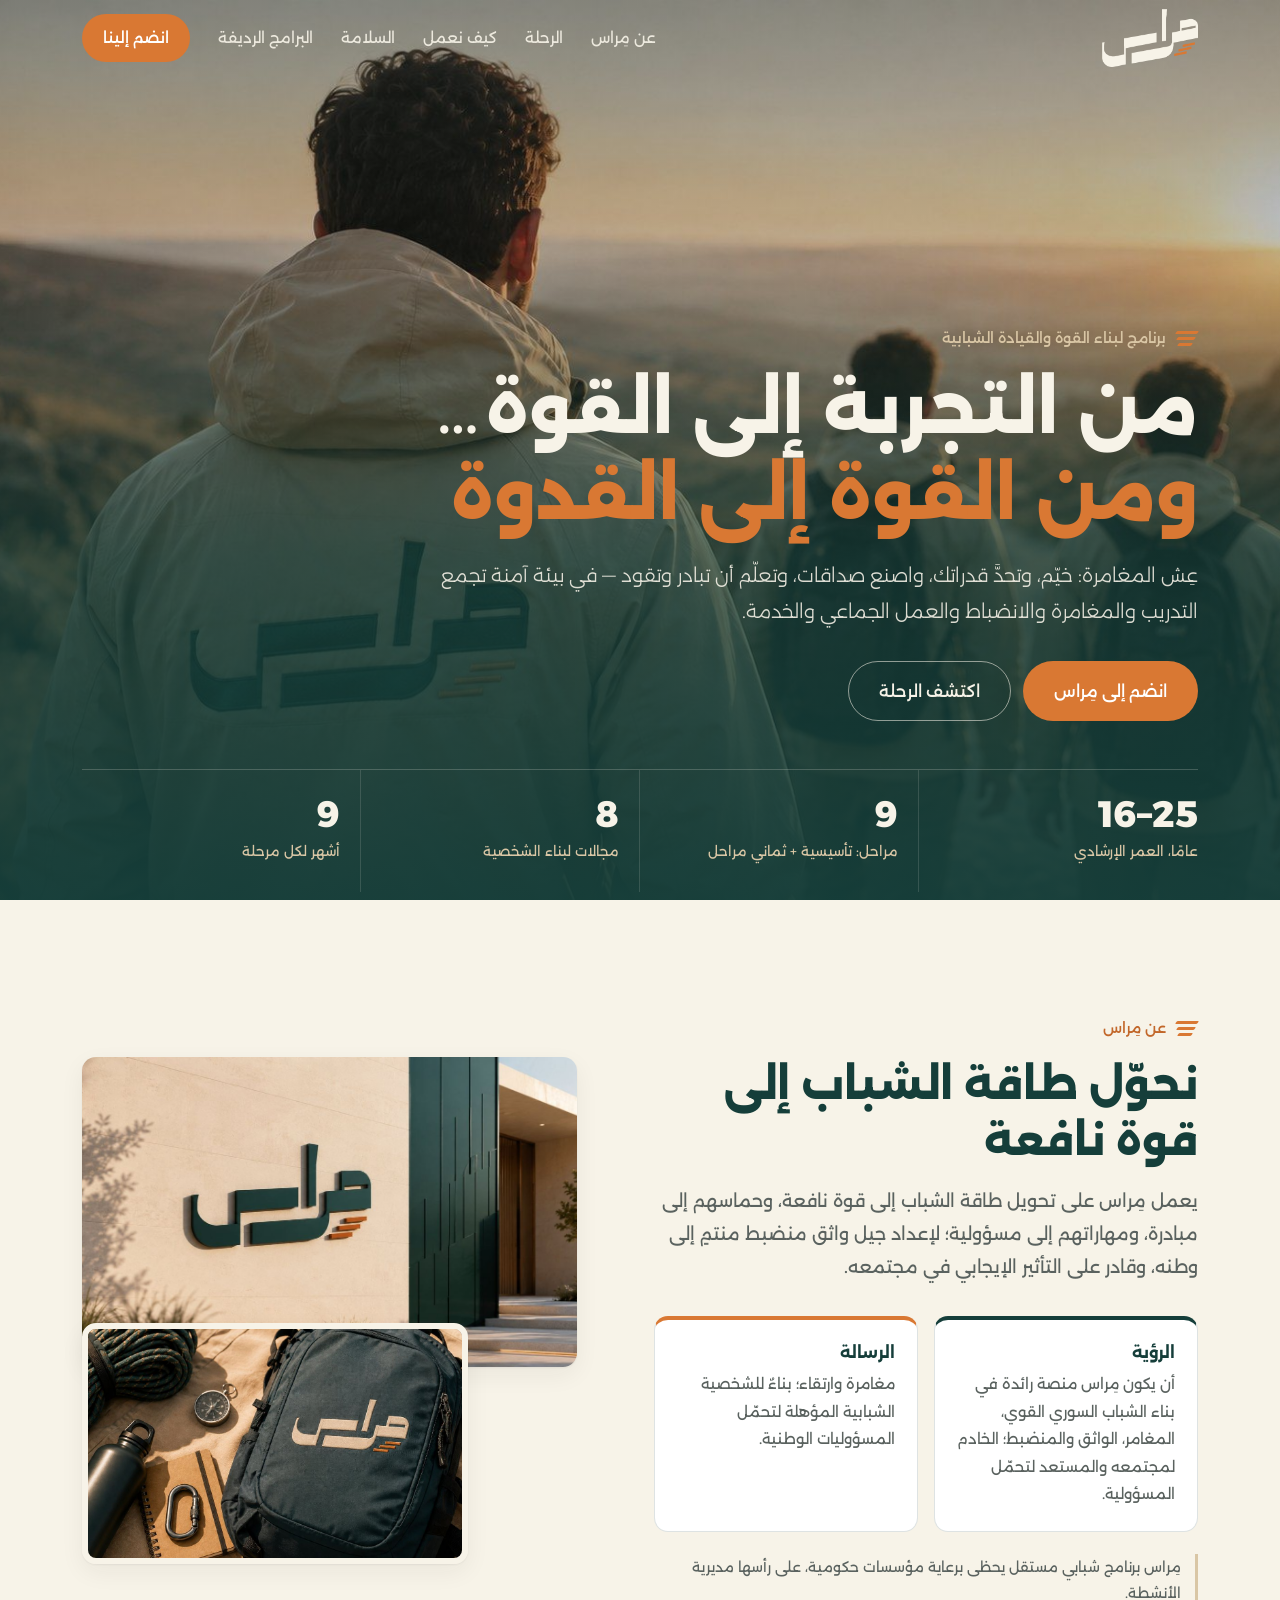
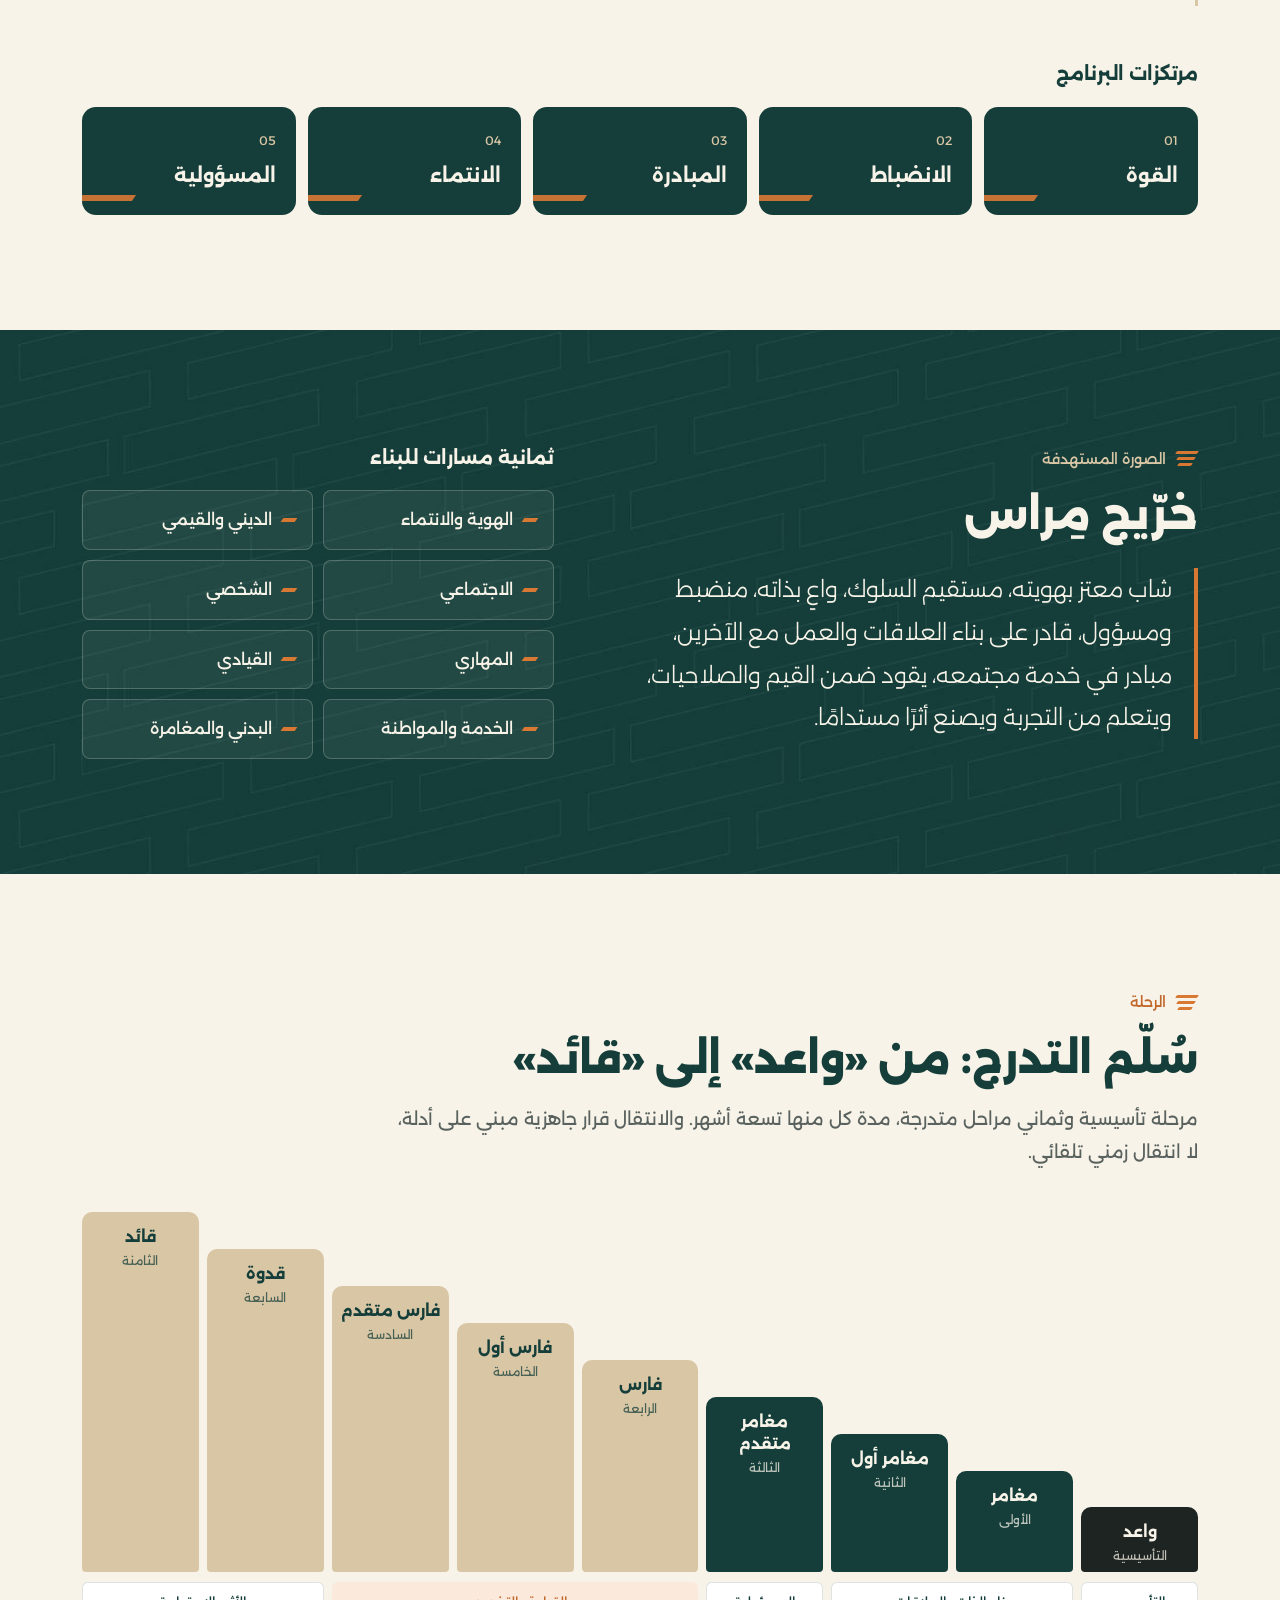
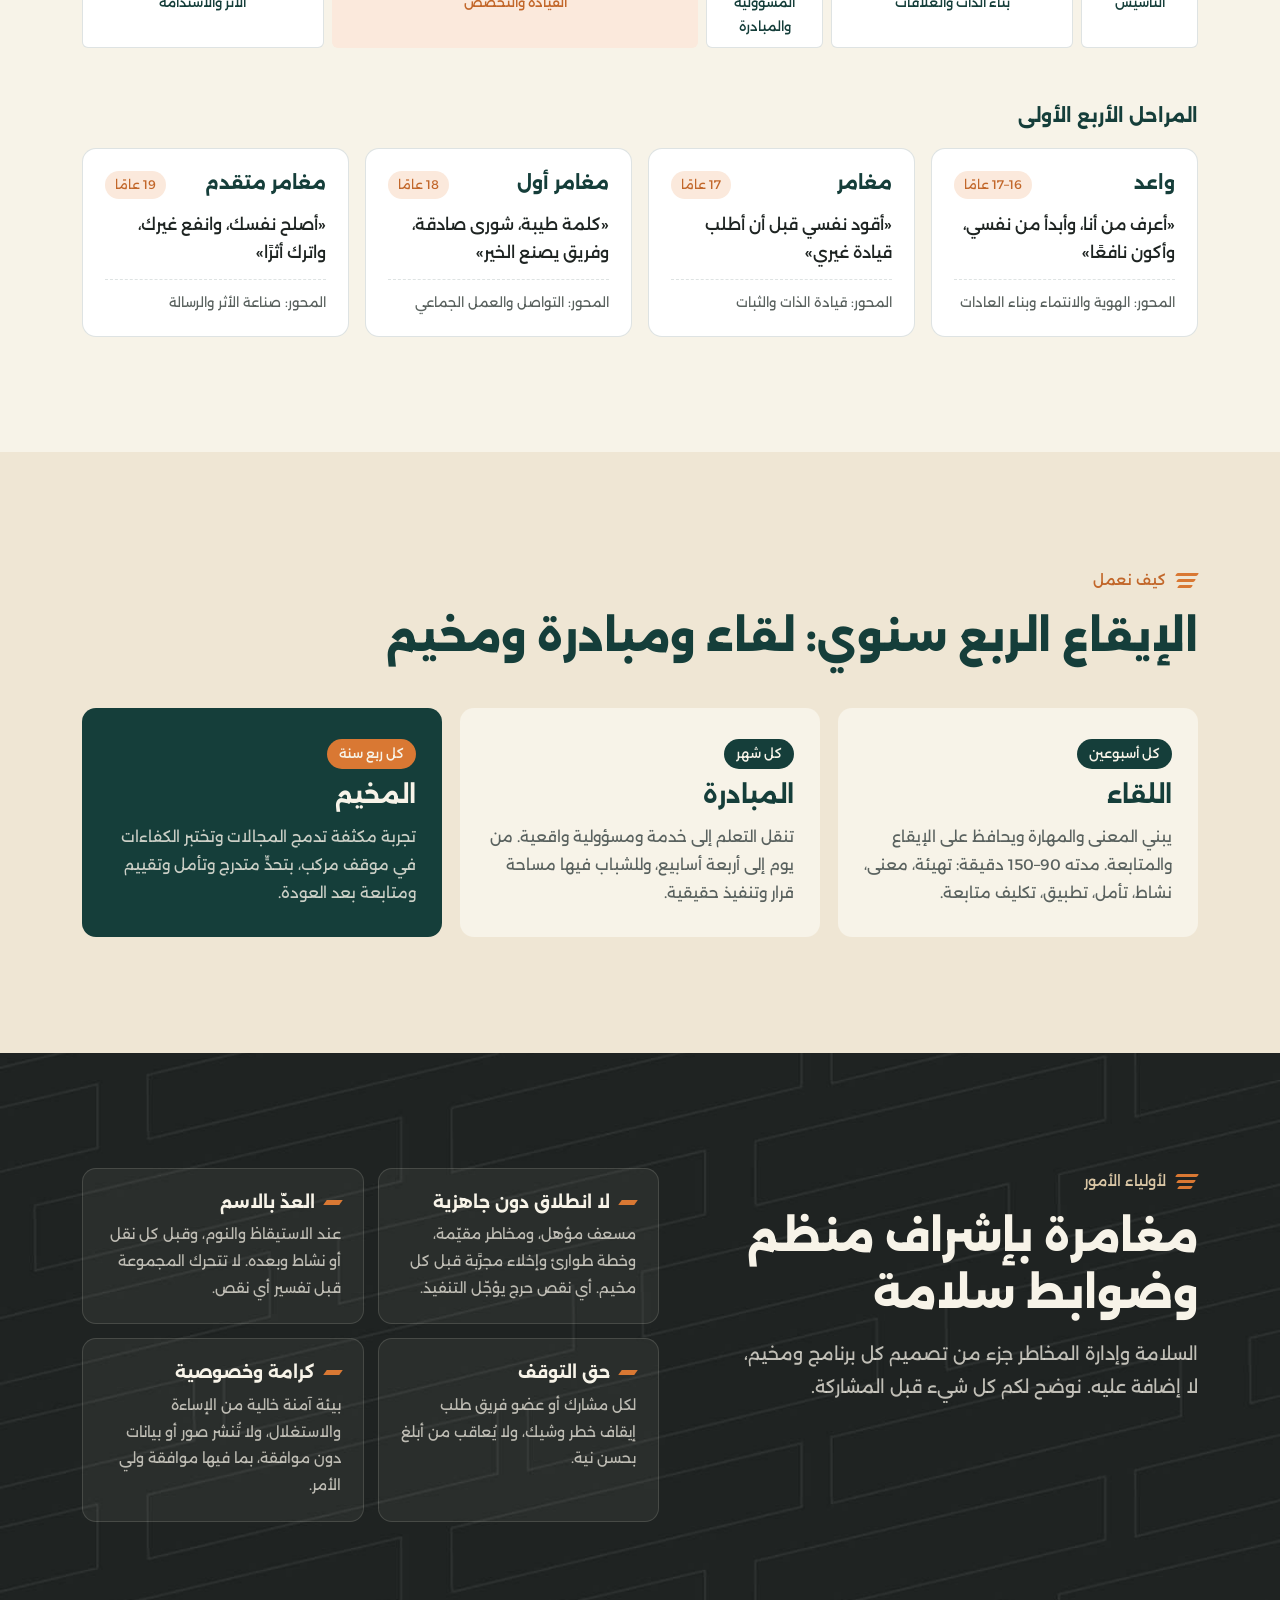
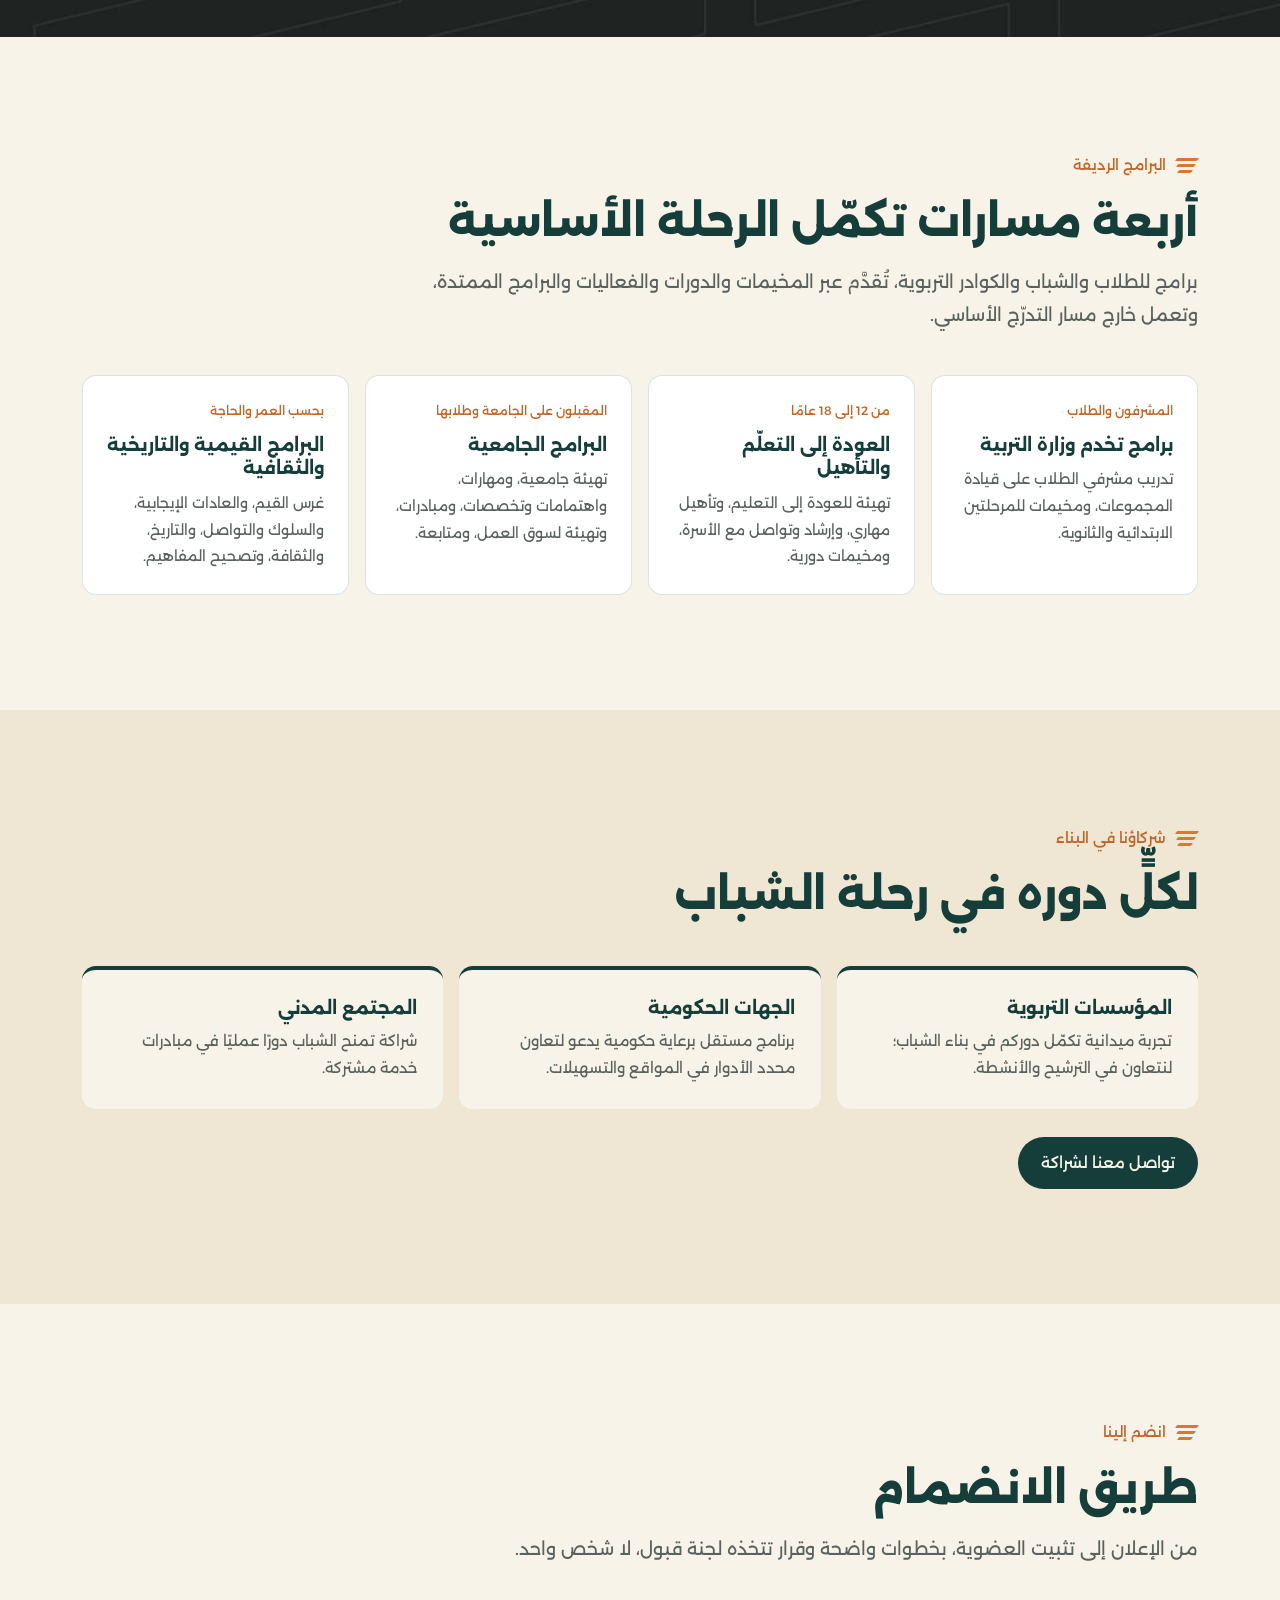
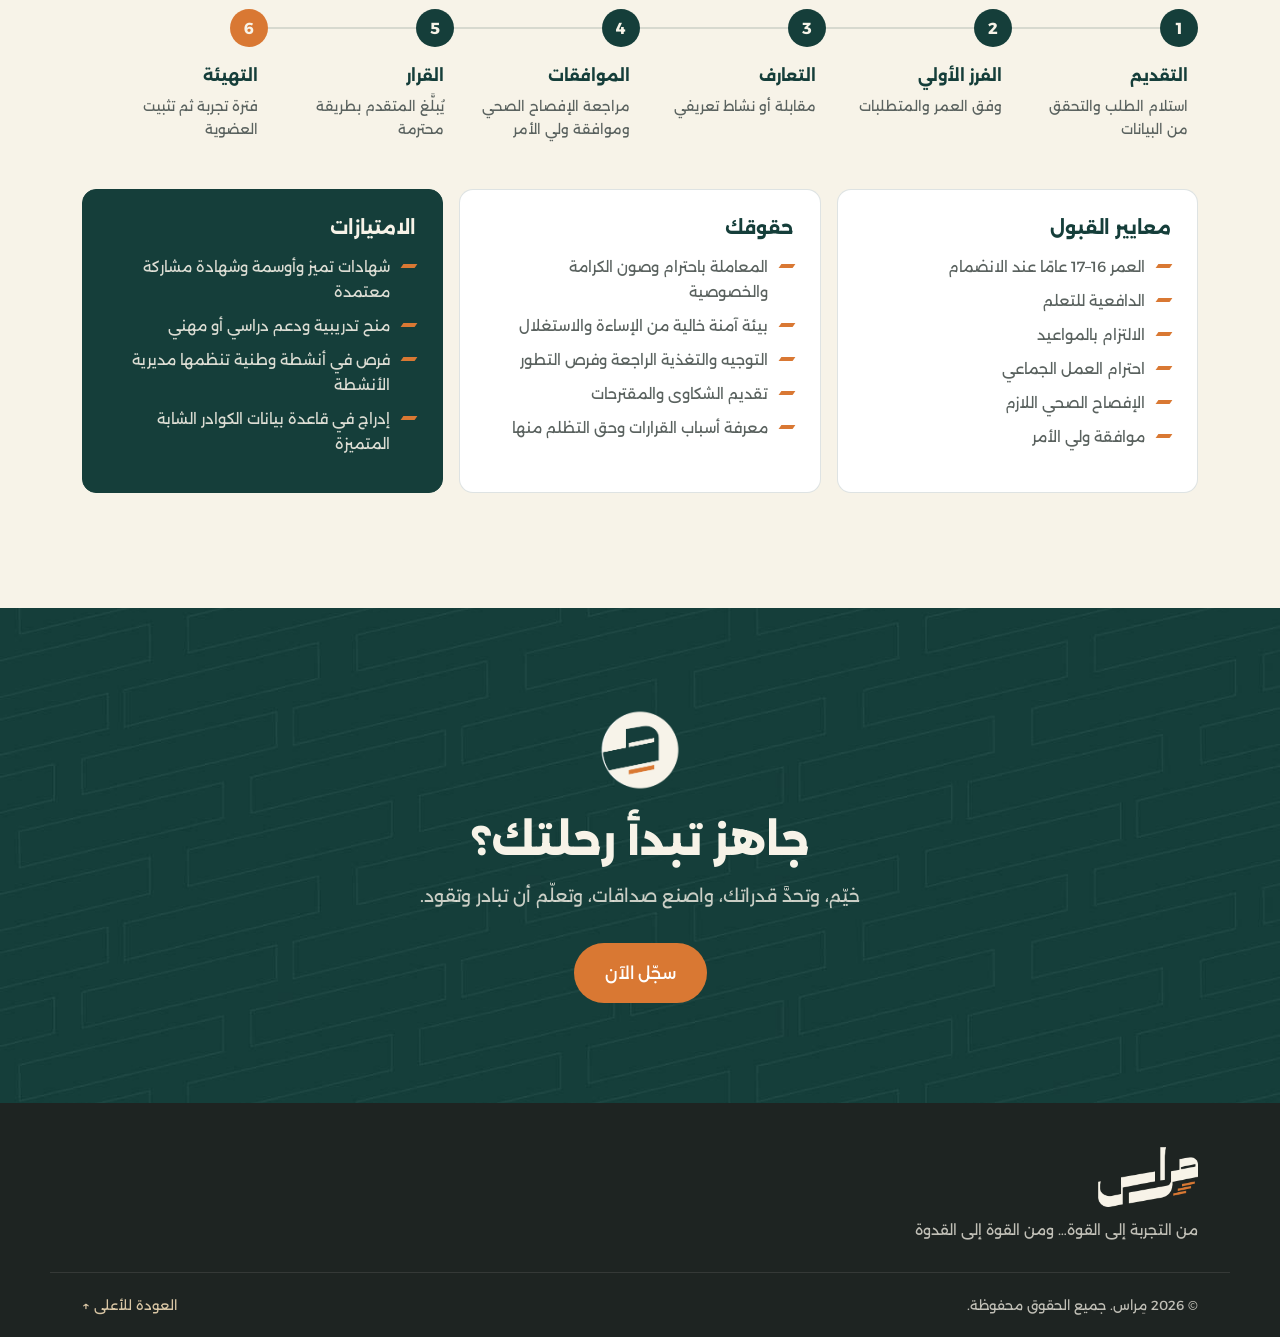
==== index.html @ 2775faf3 "Meras landing page Co-Authored-By: Claude Opus 5.5 <noreply@anthropic.com>" ====
<!doctype html>
<html lang="ar" dir="rtl">
<head>
  <meta charset="utf-8">
  <meta name="viewport" content="width=device-width, initial-scale=1">
  <title>مِراس — من التجربة إلى القوة… ومن القوة إلى القدوة</title>
  <meta name="description" content="مِراس برنامج شبابي مستقل لبناء القوة والقيادة الشبابية عبر المخيمات والمبادرات واللقاءات، في رحلة متدرجة من «واعد» إلى «قائد».">
  <meta name="theme-color" content="#153E3A">

  <meta property="og:type" content="website">
  <meta property="og:locale" content="ar_AR">
  <meta property="og:title" content="مِراس — برنامج لبناء القوة والقيادة الشبابية">
  <meta property="og:description" content="عِش المغامرة: خيّم، وتحدَّ قدراتك، واصنع صداقات، وتعلّم أن تبادر وتقود.">
  <meta property="og:url" content="https://meras-sy.com/">
  <meta property="og:image" content="https://meras-sy.com/assets/img/og.jpg">
  <meta name="twitter:card" content="summary_large_image">

  <link rel="icon" type="image/png" href="assets/img/favicon.png">
  <link rel="apple-touch-icon" href="assets/img/apple-touch-icon.png">

  <link rel="preconnect" href="https://fonts.googleapis.com">
  <link rel="preconnect" href="https://fonts.gstatic.com" crossorigin>
  <link href="https://fonts.googleapis.com/css2?family=Alexandria:wght@300;400;500;700;800&display=swap" rel="stylesheet">
  <link rel="stylesheet" href="assets/css/style.css">
</head>
<body>

<a class="skip" href="#main">تخطَّ إلى المحتوى</a>

<!-- ============ HEADER ============ -->
<header class="site-header" id="top">
  <div class="wrap header-inner">
    <a href="#top" class="brand" aria-label="مِراس — الصفحة الرئيسية">
      <img src="assets/img/logo-cream.png" alt="مِراس" class="logo logo-light" width="110" height="66">
      <img src="assets/img/logo-green.png" alt="" aria-hidden="true" class="logo logo-dark" width="110" height="66">
    </a>
    <nav class="nav" id="nav" aria-label="القائمة الرئيسية">
      <a href="#about">عن مِراس</a>
      <a href="#journey">الرحلة</a>
      <a href="#rhythm">كيف نعمل</a>
      <a href="#safety">السلامة</a>
      <a href="#programs">البرامج الرديفة</a>
      <a href="#join" class="btn btn-accent nav-cta">انضم إلينا</a>
    </nav>
    <button class="menu-btn" aria-controls="nav" aria-expanded="false" aria-label="فتح القائمة">
      <span></span><span></span><span></span>
    </button>
  </div>
</header>

<main id="main">

<!-- ============ HERO ============ -->
<section class="hero">
  <div class="hero-bg" aria-hidden="true"></div>
  <div class="wrap hero-inner">
    <p class="eyebrow eyebrow-light"><span class="stripes" aria-hidden="true"><i></i><i></i><i></i></span>برنامج لبناء القوة والقيادة الشبابية</p>
    <h1>من التجربة إلى القوة…<br><span>ومن القوة إلى القدوة</span></h1>
    <p class="lead">عِش المغامرة: خيّم، وتحدَّ قدراتك، واصنع صداقات، وتعلّم أن تبادر وتقود — في بيئة آمنة تجمع التدريب والمغامرة والانضباط والعمل الجماعي والخدمة.</p>
    <div class="hero-actions">
      <a href="#join" class="btn btn-accent btn-lg">انضم إلى مِراس</a>
      <a href="#journey" class="btn btn-ghost btn-lg">اكتشف الرحلة</a>
    </div>
  </div>

  <div class="wrap">
    <ul class="stats" aria-label="مِراس بالأرقام">
      <li><strong>16–25</strong><span>عامًا، العمر الإرشادي</span></li>
      <li><strong>9</strong><span>مراحل: تأسيسية + ثماني مراحل</span></li>
      <li><strong>8</strong><span>مجالات لبناء الشخصية</span></li>
      <li><strong>9</strong><span>أشهر لكل مرحلة</span></li>
    </ul>
  </div>
</section>

<!-- ============ ABOUT ============ -->
<section class="section" id="about">
  <div class="wrap about-grid">
    <div class="about-text reveal">
      <p class="eyebrow"><span class="stripes" aria-hidden="true"><i></i><i></i><i></i></span>عن مِراس</p>
      <h2>نحوّل طاقة الشباب إلى قوة نافعة</h2>
      <p class="body-lg">يعمل مِراس على تحويل طاقة الشباب إلى قوة نافعة، وحماسهم إلى مبادرة، ومهاراتهم إلى مسؤولية؛ لإعداد جيل واثق منضبط منتمٍ إلى وطنه، وقادر على التأثير الإيجابي في مجتمعه.</p>

      <div class="vm">
        <article class="vm-card">
          <h3>الرؤية</h3>
          <p>أن يكون مِراس منصة رائدة في بناء الشباب السوري القوي، المغامر، الواثق والمنضبط؛ الخادم لمجتمعه والمستعد لتحمّل المسؤولية.</p>
        </article>
        <article class="vm-card">
          <h3>الرسالة</h3>
          <p>مغامرة وارتقاء؛ بناءٌ للشخصية الشبابية المؤهلة لتحمّل المسؤوليات الوطنية.</p>
        </article>
      </div>

      <p class="note">مِراس برنامج شبابي مستقل يحظى برعاية مؤسسات حكومية، على رأسها مديرية الأنشطة.</p>
    </div>

    <figure class="about-media reveal">
      <img src="assets/img/hq.jpg" alt="شعار مِراس على واجهة المقر" loading="lazy" width="1200" height="675">
      <img src="assets/img/gear.jpg" alt="حقيبة وأدوات مِراس الميدانية" loading="lazy" width="1200" height="675">
    </figure>
  </div>

  <div class="wrap">
    <h3 class="sub-title reveal">مرتكزات البرنامج</h3>
    <ul class="pillars reveal">
      <li><span class="pillar-num">01</span>القوة</li>
      <li><span class="pillar-num">02</span>الانضباط</li>
      <li><span class="pillar-num">03</span>المبادرة</li>
      <li><span class="pillar-num">04</span>الانتماء</li>
      <li><span class="pillar-num">05</span>المسؤولية</li>
    </ul>
  </div>
</section>

<!-- ============ GRADUATE + DOMAINS ============ -->
<section class="section section-green" id="graduate">
  <div class="wrap grad-grid">
    <div class="reveal">
      <p class="eyebrow eyebrow-light"><span class="stripes" aria-hidden="true"><i></i><i></i><i></i></span>الصورة المستهدفة</p>
      <h2>خرّيج مِراس</h2>
      <blockquote class="grad-quote">
        شاب معتز بهويته، مستقيم السلوك، واعٍ بذاته، منضبط ومسؤول، قادر على بناء العلاقات والعمل مع الآخرين، مبادر في خدمة مجتمعه، يقود ضمن القيم والصلاحيات، ويتعلم من التجربة ويصنع أثرًا مستدامًا.
      </blockquote>
    </div>
    <div class="reveal">
      <h3 class="sub-title light">ثمانية مسارات للبناء</h3>
      <ul class="domains">
        <li>الهوية والانتماء</li>
        <li>الديني والقيمي</li>
        <li>الاجتماعي</li>
        <li>الشخصي</li>
        <li>المهاري</li>
        <li>القيادي</li>
        <li>الخدمة والمواطنة</li>
        <li>البدني والمغامرة</li>
      </ul>
    </div>
  </div>
</section>

<!-- ============ JOURNEY ============ -->
<section class="section" id="journey">
  <div class="wrap">
    <header class="section-head reveal">
      <p class="eyebrow"><span class="stripes" aria-hidden="true"><i></i><i></i><i></i></span>الرحلة</p>
      <h2>سُلّم التدرج: من «واعد» إلى «قائد»</h2>
      <p class="body-lg">مرحلة تأسيسية وثماني مراحل متدرجة، مدة كل منها تسعة أشهر. والانتقال قرار جاهزية مبني على أدلة، لا انتقال زمني تلقائي.</p>
    </header>

    <ol class="ladder reveal" aria-label="مراحل الرحلة">
      <li style="--h:1" data-band="التأسيس"><b>واعد</b><small>التأسيسية</small></li>
      <li style="--h:2" data-band="بناء الذات والعلاقات"><b>مغامر</b><small>الأولى</small></li>
      <li style="--h:3" data-band="بناء الذات والعلاقات"><b>مغامر أول</b><small>الثانية</small></li>
      <li style="--h:4" data-band="المسؤولية والمبادرة"><b>مغامر متقدم</b><small>الثالثة</small></li>
      <li style="--h:5" data-band="القيادة والتخصص" class="upper"><b>فارس</b><small>الرابعة</small></li>
      <li style="--h:6" data-band="القيادة والتخصص" class="upper"><b>فارس أول</b><small>الخامسة</small></li>
      <li style="--h:7" data-band="القيادة والتخصص" class="upper"><b>فارس متقدم</b><small>السادسة</small></li>
      <li style="--h:8" data-band="الأثر والاستدامة" class="upper"><b>قدوة</b><small>السابعة</small></li>
      <li style="--h:9" data-band="الأثر والاستدامة" class="upper"><b>قائد</b><small>الثامنة</small></li>
    </ol>
    <ul class="bands reveal" aria-hidden="true">
      <li style="--span:1">التأسيس</li>
      <li style="--span:2">بناء الذات والعلاقات</li>
      <li style="--span:1">المسؤولية والمبادرة</li>
      <li style="--span:3" class="alt">القيادة والتخصص</li>
      <li style="--span:2">الأثر والاستدامة</li>
    </ul>

    <h3 class="sub-title reveal">المراحل الأربع الأولى</h3>
    <div class="stages reveal">
      <article class="stage">
        <header><h4>واعد</h4><span>16–17 عامًا</span></header>
        <p class="motto">«أعرف من أنا، وأبدأ من نفسي، وأكون نافعًا»</p>
        <p class="axis">المحور: الهوية والانتماء وبناء العادات</p>
      </article>
      <article class="stage">
        <header><h4>مغامر</h4><span>17 عامًا</span></header>
        <p class="motto">«أقود نفسي قبل أن أطلب قيادة غيري»</p>
        <p class="axis">المحور: قيادة الذات والثبات</p>
      </article>
      <article class="stage">
        <header><h4>مغامر أول</h4><span>18 عامًا</span></header>
        <p class="motto">«كلمة طيبة، شورى صادقة، وفريق يصنع الخير»</p>
        <p class="axis">المحور: التواصل والعمل الجماعي</p>
      </article>
      <article class="stage">
        <header><h4>مغامر متقدم</h4><span>19 عامًا</span></header>
        <p class="motto">«أصلح نفسك، وانفع غيرك، واترك أثرًا»</p>
        <p class="axis">المحور: صناعة الأثر والرسالة</p>
      </article>
    </div>
  </div>
</section>

<!-- ============ RHYTHM ============ -->
<section class="section section-sand" id="rhythm">
  <div class="wrap">
    <header class="section-head reveal">
      <p class="eyebrow"><span class="stripes" aria-hidden="true"><i></i><i></i><i></i></span>كيف نعمل</p>
      <h2>الإيقاع الربع سنوي: لقاء ومبادرة ومخيم</h2>
    </header>

    <div class="rhythm reveal">
      <article class="r-card">
        <span class="r-freq">كل أسبوعين</span>
        <h3>اللقاء</h3>
        <p>يبني المعنى والمهارة ويحافظ على الإيقاع والمتابعة. مدته 90–150 دقيقة: تهيئة، معنى، نشاط، تأمل، تطبيق، تكليف متابعة.</p>
      </article>
      <article class="r-card">
        <span class="r-freq">كل شهر</span>
        <h3>المبادرة</h3>
        <p>تنقل التعلم إلى خدمة ومسؤولية واقعية. من يوم إلى أربعة أسابيع، وللشباب فيها مساحة قرار وتنفيذ حقيقية.</p>
      </article>
      <article class="r-card r-card-feature">
        <span class="r-freq">كل ربع سنة</span>
        <h3>المخيم</h3>
        <p>تجربة مكثفة تدمج المجالات وتختبر الكفاءات في موقف مركب، بتحدٍّ متدرج وتأمل وتقييم ومتابعة بعد العودة.</p>
      </article>
    </div>
  </div>
</section>

<!-- ============ SAFETY ============ -->
<section class="section section-dark" id="safety">
  <div class="wrap safety-grid">
    <div class="reveal">
      <p class="eyebrow eyebrow-light"><span class="stripes" aria-hidden="true"><i></i><i></i><i></i></span>لأولياء الأمور</p>
      <h2>مغامرة بإشراف منظم وضوابط سلامة</h2>
      <p class="body-lg">السلامة وإدارة المخاطر جزء من تصميم كل برنامج ومخيم، لا إضافة عليه. نوضح لكم كل شيء قبل المشاركة.</p>
    </div>
    <ul class="safety-list reveal">
      <li><h3>لا انطلاق دون جاهزية</h3><p>مسعف مؤهل، ومخاطر مقيّمة، وخطة طوارئ وإخلاء مجرَّبة قبل كل مخيم. أي نقص حرج يؤجّل التنفيذ.</p></li>
      <li><h3>العدّ بالاسم</h3><p>عند الاستيقاظ والنوم، وقبل كل نقل أو نشاط وبعده. لا تتحرك المجموعة قبل تفسير أي نقص.</p></li>
      <li><h3>حق التوقف</h3><p>لكل مشارك أو عضو فريق طلب إيقاف خطر وشيك، ولا يُعاقب من أبلغ بحسن نية.</p></li>
      <li><h3>كرامة وخصوصية</h3><p>بيئة آمنة خالية من الإساءة والاستغلال، ولا تُنشر صور أو بيانات دون موافقة، بما فيها موافقة ولي الأمر.</p></li>
    </ul>
  </div>
</section>

<!-- ============ PROGRAMS ============ -->
<section class="section" id="programs">
  <div class="wrap">
    <header class="section-head reveal">
      <p class="eyebrow"><span class="stripes" aria-hidden="true"><i></i><i></i><i></i></span>البرامج الرديفة</p>
      <h2>أربعة مسارات تكمّل الرحلة الأساسية</h2>
      <p class="body-lg">برامج للطلاب والشباب والكوادر التربوية، تُقدَّم عبر المخيمات والدورات والفعاليات والبرامج الممتدة، وتعمل خارج مسار التدرّج الأساسي.</p>
    </header>

    <div class="programs reveal">
      <article class="p-card">
        <span class="p-tag">المشرفون والطلاب</span>
        <h3>برامج تخدم وزارة التربية</h3>
        <p>تدريب مشرفي الطلاب على قيادة المجموعات، ومخيمات للمرحلتين الابتدائية والثانوية.</p>
      </article>
      <article class="p-card">
        <span class="p-tag">من 12 إلى 18 عامًا</span>
        <h3>العودة إلى التعلّم والتأهيل</h3>
        <p>تهيئة للعودة إلى التعليم، وتأهيل مهاري، وإرشاد وتواصل مع الأسرة، ومخيمات دورية.</p>
      </article>
      <article class="p-card">
        <span class="p-tag">المقبلون على الجامعة وطلابها</span>
        <h3>البرامج الجامعية</h3>
        <p>تهيئة جامعية، ومهارات، واهتمامات وتخصصات، ومبادرات، وتهيئة لسوق العمل، ومتابعة.</p>
      </article>
      <article class="p-card">
        <span class="p-tag">بحسب العمر والحاجة</span>
        <h3>البرامج القيمية والتاريخية والثقافية</h3>
        <p>غرس القيم، والعادات الإيجابية، والسلوك والتواصل، والتاريخ، والثقافة، وتصحيح المفاهيم.</p>
      </article>
    </div>
  </div>
</section>

<!-- ============ PARTNERS / AUDIENCES ============ -->
<section class="section section-sand" id="partners">
  <div class="wrap">
    <header class="section-head reveal">
      <p class="eyebrow"><span class="stripes" aria-hidden="true"><i></i><i></i><i></i></span>شركاؤنا في البناء</p>
      <h2>لكلٍّ دوره في رحلة الشباب</h2>
    </header>
    <div class="audiences reveal">
      <article><h3>المؤسسات التربوية</h3><p>تجربة ميدانية تكمّل دوركم في بناء الشباب؛ لنتعاون في الترشيح والأنشطة.</p></article>
      <article><h3>الجهات الحكومية</h3><p>برنامج مستقل برعاية حكومية يدعو لتعاون محدد الأدوار في المواقع والتسهيلات.</p></article>
      <article><h3>المجتمع المدني</h3><p>شراكة تمنح الشباب دورًا عمليًا في مبادرات خدمة مشتركة.</p></article>
    </div>
    <p class="partners-cta reveal"><a href="#contact" class="btn btn-primary">تواصل معنا لشراكة</a></p>
  </div>
</section>

<!-- ============ JOIN ============ -->
<section class="section" id="join">
  <div class="wrap">
    <header class="section-head reveal">
      <p class="eyebrow"><span class="stripes" aria-hidden="true"><i></i><i></i><i></i></span>انضم إلينا</p>
      <h2>طريق الانضمام</h2>
      <p class="body-lg">من الإعلان إلى تثبيت العضوية، بخطوات واضحة وقرار تتخذه لجنة قبول، لا شخص واحد.</p>
    </header>

    <ol class="steps reveal">
      <li><b>التقديم</b><span>استلام الطلب والتحقق من البيانات</span></li>
      <li><b>الفرز الأولي</b><span>وفق العمر والمتطلبات</span></li>
      <li><b>التعارف</b><span>مقابلة أو نشاط تعريفي</span></li>
      <li><b>الموافقات</b><span>مراجعة الإفصاح الصحي وموافقة ولي الأمر</span></li>
      <li><b>القرار</b><span>يُبلَّغ المتقدم بطريقة محترمة</span></li>
      <li><b>التهيئة</b><span>فترة تجربة ثم تثبيت العضوية</span></li>
    </ol>

    <div class="join-grid">
      <div class="join-box reveal">
        <h3>معايير القبول</h3>
        <ul class="checks">
          <li>العمر 16–17 عامًا عند الانضمام</li>
          <li>الدافعية للتعلم</li>
          <li>الالتزام بالمواعيد</li>
          <li>احترام العمل الجماعي</li>
          <li>الإفصاح الصحي اللازم</li>
          <li>موافقة ولي الأمر</li>
        </ul>
      </div>
      <div class="join-box reveal">
        <h3>حقوقك</h3>
        <ul class="checks">
          <li>المعاملة باحترام وصون الكرامة والخصوصية</li>
          <li>بيئة آمنة خالية من الإساءة والاستغلال</li>
          <li>التوجيه والتغذية الراجعة وفرص التطور</li>
          <li>تقديم الشكاوى والمقترحات</li>
          <li>معرفة أسباب القرارات وحق التظلم منها</li>
        </ul>
      </div>
      <div class="join-box join-box-accent reveal">
        <h3>الامتيازات</h3>
        <ul class="checks">
          <li>شهادات تميز وأوسمة وشهادة مشاركة معتمدة</li>
          <li>منح تدريبية ودعم دراسي أو مهني</li>
          <li>فرص في أنشطة وطنية تنظمها مديرية الأنشطة</li>
          <li>إدراج في قاعدة بيانات الكوادر الشابة المتميزة</li>
        </ul>
      </div>
    </div>
  </div>
</section>

<!-- ============ CTA / CONTACT ============ -->
<section class="cta" id="contact">
  <div class="wrap cta-inner reveal">
    <img src="assets/img/symbol.png" alt="" class="cta-symbol" width="96" height="96">
    <h2>جاهز تبدأ رحلتك؟</h2>
    <p>خيّم، وتحدَّ قدراتك، واصنع صداقات، وتعلّم أن تبادر وتقود.</p>
    <div class="cta-actions">
      <!-- TODO: ضع رابط نموذج التسجيل هنا -->
      <a href="#" class="btn btn-accent btn-lg" data-link="register">سجّل الآن</a>
      <!-- TODO: ضع رقم واتساب بصيغة دولية بدون + مثل 9639XXXXXXXX -->
      <a href="#" class="btn btn-ghost btn-lg" data-link="whatsapp">راسلنا على واتساب</a>
    </div>
  </div>
</section>

</main>

<!-- ============ FOOTER ============ -->
<footer class="site-footer">
  <div class="wrap footer-inner">
    <div class="footer-brand">
      <img src="assets/img/logo-cream.png" alt="مِراس" width="120" height="72" loading="lazy">
      <p>من التجربة إلى القوة… ومن القوة إلى القدوة</p>
    </div>
    <nav class="social" aria-label="حسابات مِراس">
      <!-- TODO: ضع روابط الحسابات -->
      <a href="#" aria-label="فيسبوك"><svg viewBox="0 0 24 24" aria-hidden="true"><path d="M14 8h3V4h-3c-2.8 0-4.5 1.8-4.5 4.6V11H7v4h2.5v9h4v-9h3l.5-4h-3.5V8.8c0-.5.3-.8.5-.8z"/></svg></a>
      <a href="#" aria-label="إنستغرام"><svg viewBox="0 0 24 24" aria-hidden="true"><rect x="3" y="3" width="18" height="18" rx="5" fill="none" stroke="currentColor" stroke-width="2"/><circle cx="12" cy="12" r="4" fill="none" stroke="currentColor" stroke-width="2"/><circle cx="17.3" cy="6.7" r="1.2"/></svg></a>
      <a href="#" aria-label="يوتيوب"><svg viewBox="0 0 24 24" aria-hidden="true"><path d="M23 7.2a3 3 0 0 0-2.1-2.1C19 4.6 12 4.6 12 4.6s-7 0-8.9.5A3 3 0 0 0 1 7.2 31 31 0 0 0 .5 12 31 31 0 0 0 1 16.8a3 3 0 0 0 2.1 2.1c1.9.5 8.9.5 8.9.5s7 0 8.9-.5a3 3 0 0 0 2.1-2.1 31 31 0 0 0 .5-4.8 31 31 0 0 0-.5-4.8zM9.7 15V9l5.8 3-5.8 3z"/></svg></a>
      <a href="#" aria-label="تلغرام"><svg viewBox="0 0 24 24" aria-hidden="true"><path d="M21.9 3.6 18.6 19.3c-.2 1.1-.9 1.4-1.8.9l-5-3.7-2.4 2.3c-.3.3-.5.5-1 .5l.4-5.1 9.2-8.3c.4-.4-.1-.6-.6-.2L6 12.9l-4.9-1.5c-1.1-.3-1.1-1.1.2-1.6L20.5 2.4c.9-.3 1.7.2 1.4 1.2z"/></svg></a>
    </nav>
  </div>
  <div class="wrap footer-bottom">
    <p>© <span id="year">2026</span> مِراس. جميع الحقوق محفوظة.</p>
    <a href="#top">العودة للأعلى ↑</a>
  </div>
</footer>

<script src="assets/js/main.js" defer></script>
</body>
</html>
---- assets/css/style.css ----
/* ===== Meras brand tokens ===== */
:root {
  --green: #153E3A;
  --green-2: #1d4f4a;
  --orange: #D97833;
  --orange-2: #c2672a;
  --sand: #D9C6A5;
  --sand-soft: #EFE6D4;
  --cream: #F7F3E8;
  --charcoal: #1E2422;
  --ink: #1E2422;
  --muted: #5a625f;
  --line: rgba(21, 62, 58, .14);

  --radius: 14px;
  --radius-sm: 8px;
  --wrap: 1180px;
  --gutter: clamp(16px, 4vw, 32px);
  --section: clamp(64px, 9vw, 120px);
  --shadow: 0 1px 2px rgba(30,36,34,.06), 0 8px 24px rgba(30,36,34,.06);
}

*, *::before, *::after { box-sizing: border-box; }
html { scroll-behavior: smooth; scroll-padding-top: 80px; -webkit-text-size-adjust: 100%; }
body {
  margin: 0;
  font-family: "Alexandria", system-ui, "Segoe UI", Tahoma, sans-serif;
  font-weight: 400;
  font-size: 16px;
  line-height: 1.85;
  color: var(--ink);
  background: var(--cream);
  overflow-x: hidden;
}
img { max-width: 100%; height: auto; display: block; }
a { color: inherit; }
h1, h2, h3, h4 { line-height: 1.35; margin: 0; font-weight: 700; }
p { margin: 0; }
ul, ol { margin: 0; padding: 0; list-style: none; }

.wrap { width: 100%; max-width: var(--wrap); margin-inline: auto; padding-inline: var(--gutter); }

.skip { position: absolute; inset-inline-start: 12px; top: -60px; background: var(--orange); color: #fff; padding: 8px 14px; border-radius: 6px; z-index: 100; text-decoration: none; }
.skip:focus { top: 12px; }
:focus-visible { outline: 3px solid var(--orange); outline-offset: 3px; border-radius: 4px; }

/* ===== Signature: three slanted stripes ===== */
.stripes { display: inline-flex; flex-direction: column; gap: 3px; margin-inline-end: 10px; vertical-align: middle; }
.stripes i { display: block; width: 22px; height: 3px; background: var(--orange); transform: skewX(-35deg); border-radius: 1px; }
.stripes i:nth-child(2) { width: 18px; margin-inline-start: 3px; }
.stripes i:nth-child(3) { width: 14px; margin-inline-start: 6px; }

.eyebrow { font-size: .9rem; font-weight: 500; color: var(--orange-2); margin-bottom: 14px; display: flex; align-items: center; }
.eyebrow-light { color: var(--sand); }

h2 { font-size: clamp(1.7rem, 3.6vw, 2.6rem); font-weight: 800; color: var(--green); }
.body-lg { font-size: clamp(1rem, 1.4vw, 1.12rem); color: var(--muted); margin-top: 16px; max-width: 62ch; }
.sub-title { font-size: 1.15rem; color: var(--green); margin: 56px 0 20px; font-weight: 700; }
.sub-title.light { color: var(--cream); margin-top: 0; }

/* ===== Buttons ===== */
.btn {
  display: inline-flex; align-items: center; justify-content: center; gap: 8px;
  padding: 11px 22px; border-radius: 999px; font: inherit; font-weight: 500; font-size: .95rem;
  text-decoration: none; border: 1.5px solid transparent; cursor: pointer;
  transition: background .2s, color .2s, border-color .2s, transform .2s;
}
.btn:active { transform: translateY(1px); }
.btn-lg { padding: 14px 30px; font-size: 1.02rem; }
.btn-accent { background: var(--orange); color: #fff; }
.btn-accent:hover { background: var(--orange-2); }
.btn-primary { background: var(--green); color: var(--cream); }
.btn-primary:hover { background: var(--green-2); }
.btn-ghost { border-color: rgba(247,243,232,.55); color: var(--cream); }
.btn-ghost:hover { background: rgba(247,243,232,.1); border-color: var(--cream); }

/* ===== Header ===== */
.site-header { position: fixed; inset: 0 0 auto 0; z-index: 50; transition: background .25s, box-shadow .25s; }
.header-inner { display: flex; align-items: center; justify-content: space-between; height: 76px; }
.brand { display: block; position: relative; width: 96px; }
.logo { width: 96px; height: auto; transition: opacity .25s; }
.logo-dark { position: absolute; inset: 0; opacity: 0; }
.nav { display: flex; align-items: center; gap: 28px; }
.nav a:not(.btn) { color: var(--cream); text-decoration: none; font-size: .95rem; opacity: .9; position: relative; }
.nav a:not(.btn)::after { content: ""; position: absolute; inset-inline: 0; bottom: -4px; height: 2px; background: var(--orange); transform: scaleX(0); transition: transform .2s; }
.nav a:not(.btn):hover::after { transform: scaleX(1); }
.nav-cta { padding: 9px 20px; }

.site-header.scrolled { background: rgba(247,243,232,.94); backdrop-filter: blur(10px); -webkit-backdrop-filter: blur(10px); box-shadow: 0 1px 0 var(--line); }
.site-header.scrolled .logo-light { opacity: 0; }
.site-header.scrolled .logo-dark { opacity: 1; }
.site-header.scrolled .nav a:not(.btn) { color: var(--green); }

.menu-btn { display: none; width: 44px; height: 44px; background: none; border: 0; cursor: pointer; padding: 10px; flex-direction: column; justify-content: center; gap: 5px; }
.menu-btn span { display: block; height: 2px; background: var(--cream); border-radius: 2px; transition: transform .25s, opacity .25s; }
.site-header.scrolled .menu-btn span { background: var(--green); }

/* ===== Hero ===== */
.hero { position: relative; min-height: 100svh; display: flex; flex-direction: column; justify-content: flex-end; color: var(--cream); padding-top: 110px; isolation: isolate; }
.hero-bg { position: absolute; inset: 0; z-index: -1; background: url("../img/hero.jpg") center 35% / cover no-repeat; }
.hero-bg::after { content: ""; position: absolute; inset: 0;
  background:
    linear-gradient(to top, rgba(21,62,58,.96) 0%, rgba(21,62,58,.72) 38%, rgba(30,36,34,.25) 70%, rgba(30,36,34,.45) 100%); }
.hero-inner { padding-bottom: 48px; }
.hero h1 { font-size: clamp(2.1rem, 6vw, 4.3rem); font-weight: 800; line-height: 1.25; max-width: 16ch; }
.hero h1 span { color: var(--orange); }
.hero .lead { font-size: clamp(1rem, 1.6vw, 1.2rem); max-width: 56ch; margin-top: 20px; color: rgba(247,243,232,.88); font-weight: 300; }
.hero-actions { display: flex; flex-wrap: wrap; gap: 12px; margin-top: 32px; }

.stats { display: grid; grid-template-columns: repeat(4, 1fr); border-top: 1px solid rgba(247,243,232,.2); margin-bottom: 8px; }
.stats li { padding: 22px 0 26px; padding-inline-end: 16px; }
.stats li + li { border-inline-start: 1px solid rgba(247,243,232,.14); padding-inline-start: 20px; }
.stats strong { display: block; font-size: clamp(1.6rem, 3vw, 2.3rem); font-weight: 800; color: var(--cream); line-height: 1.2; direction: ltr; text-align: right; unicode-bidi: plaintext; }
.stats span { font-size: .85rem; color: var(--sand); }

/* ===== Sections ===== */
.section { padding-block: var(--section); position: relative; }
.section-head { margin-bottom: 44px; }
.section-sand { background: var(--sand-soft); }
.section-green { background: var(--green) url("../img/pattern-green.jpg") center / cover; color: var(--cream); }
.section-green h2 { color: var(--cream); }
.section-dark { background: var(--charcoal) url("../img/pattern-dark.jpg") center / cover; color: var(--cream); }
.section-dark h2 { color: var(--cream); }
.section-dark .body-lg { color: rgba(247,243,232,.75); }

/* About */
.about-grid { display: grid; grid-template-columns: 1.1fr 1fr; gap: clamp(32px, 6vw, 80px); align-items: center; }
.vm { display: grid; grid-template-columns: 1fr 1fr; gap: 16px; margin-top: 32px; }
.vm-card { background: #fff; border: 1px solid var(--line); border-radius: var(--radius); padding: 22px; border-top: 4px solid var(--green); }
.vm-card:nth-child(2) { border-top-color: var(--orange); }
.vm-card h3 { font-size: 1rem; color: var(--green); margin-bottom: 8px; }
.vm-card p { font-size: .93rem; color: var(--muted); }
.note { margin-top: 22px; font-size: .88rem; color: var(--muted); padding-inline-start: 14px; border-inline-start: 3px solid var(--sand); }
.about-media { margin: 0; display: grid; gap: 16px; }
.about-media img { border-radius: var(--radius); aspect-ratio: 16/10; object-fit: cover; width: 100%; box-shadow: var(--shadow); }
.about-media img:nth-child(2) { width: 78%; margin-inline-start: auto; margin-top: -60px; border: 6px solid var(--cream); }

.pillars { display: grid; grid-template-columns: repeat(5, 1fr); gap: 12px; }
.pillars li { background: var(--green); color: var(--cream); border-radius: var(--radius); padding: 22px 20px; font-size: 1.2rem; font-weight: 700; position: relative; overflow: hidden; }
.pillars li::after { content: ""; position: absolute; inset-inline-end: -18px; bottom: 14px; width: 70px; height: 6px; background: var(--orange); transform: skewX(-35deg); opacity: .9; }
.pillar-num { display: block; font-size: .78rem; font-weight: 400; color: var(--sand); margin-bottom: 6px; }

/* Graduate */
.grad-grid { display: grid; grid-template-columns: 1.2fr 1fr; gap: clamp(32px, 6vw, 80px); align-items: start; }
.grad-quote { margin: 26px 0 0; font-size: clamp(1.1rem, 1.9vw, 1.4rem); line-height: 1.9; font-weight: 300; color: var(--cream); padding-inline-start: 22px; border-inline-start: 4px solid var(--orange); }
.domains { display: grid; grid-template-columns: 1fr 1fr; gap: 10px; }
.domains li { border: 1px solid rgba(247,243,232,.22); background: rgba(247,243,232,.06); border-radius: var(--radius-sm); padding: 14px 16px; font-weight: 500; display: flex; align-items: center; gap: 10px; }
.domains li::before { content: ""; width: 14px; height: 4px; background: var(--orange); transform: skewX(-35deg); flex: none; }

/* Journey ladder */
.ladder { display: grid; grid-template-columns: repeat(9, 1fr); gap: 8px; align-items: end; height: 360px; counter-reset: s; }
.ladder li {
  height: calc(18% + (var(--h) - 1) * 10.25%);
  background: var(--green); color: var(--cream);
  border-radius: 10px 10px 4px 4px; padding: 14px 8px; text-align: center;
  display: flex; flex-direction: column; align-items: center; gap: 2px;
  transition: transform .3s;
}
.ladder li:hover { transform: translateY(-4px); }
.ladder li.upper { background: var(--sand); color: var(--green); }
.ladder li:nth-child(1) { background: var(--charcoal); }
.ladder b { font-size: .98rem; font-weight: 700; line-height: 1.4; }
.ladder small { font-size: .75rem; opacity: .75; }
.bands { display: grid; grid-template-columns: repeat(9, 1fr); gap: 8px; margin-top: 10px; }
.bands li { grid-column: span var(--span); text-align: center; font-size: .8rem; font-weight: 500; color: var(--green); background: #fff; border: 1px solid var(--line); border-radius: 6px; padding: 8px 4px; }
.bands li.alt { background: #fbe9dc; color: var(--orange-2); border-color: transparent; }

.stages { display: grid; grid-template-columns: repeat(4, 1fr); gap: 16px; }
.stage { background: #fff; border: 1px solid var(--line); border-radius: var(--radius); padding: 22px; display: flex; flex-direction: column; gap: 12px; }
.stage header { display: flex; justify-content: space-between; align-items: baseline; gap: 8px; }
.stage h4 { font-size: 1.15rem; color: var(--green); }
.stage header span { font-size: .78rem; color: var(--orange-2); background: #fbe9dc; padding: 2px 10px; border-radius: 99px; white-space: nowrap; }
.motto { font-size: 1rem; font-weight: 500; line-height: 1.75; flex: 1; }
.axis { font-size: .82rem; color: var(--muted); border-top: 1px dashed var(--line); padding-top: 10px; }

/* Rhythm */
.rhythm { display: grid; grid-template-columns: repeat(3, 1fr); gap: 18px; }
.r-card { background: var(--cream); border-radius: var(--radius); padding: 30px 26px; position: relative; }
.r-card h3 { font-size: 1.5rem; color: var(--green); margin: 10px 0 12px; }
.r-card p { color: var(--muted); font-size: .95rem; }
.r-freq { display: inline-block; font-size: .8rem; font-weight: 500; background: var(--green); color: var(--cream); padding: 3px 12px; border-radius: 99px; }
.r-card-feature { background: var(--green); }
.r-card-feature h3 { color: var(--cream); }
.r-card-feature p { color: rgba(247,243,232,.8); }
.r-card-feature .r-freq { background: var(--orange); }

/* Safety */
.safety-grid { display: grid; grid-template-columns: 1fr 1.25fr; gap: clamp(32px, 6vw, 80px); align-items: start; }
.safety-list { display: grid; grid-template-columns: 1fr 1fr; gap: 14px; }
.safety-list li { background: rgba(247,243,232,.05); border: 1px solid rgba(247,243,232,.14); border-radius: var(--radius); padding: 22px; }
.safety-list h3 { font-size: 1.05rem; color: var(--cream); margin-bottom: 8px; display: flex; align-items: center; gap: 10px; }
.safety-list h3::before { content: ""; width: 16px; height: 5px; background: var(--orange); transform: skewX(-35deg); flex: none; }
.safety-list p { font-size: .9rem; color: rgba(247,243,232,.72); }

/* Programs */
.programs { display: grid; grid-template-columns: repeat(4, 1fr); gap: 16px; }
.p-card { background: #fff; border: 1px solid var(--line); border-radius: var(--radius); padding: 24px; display: flex; flex-direction: column; gap: 10px; transition: border-color .2s, transform .2s; }
.p-card:hover { border-color: var(--orange); transform: translateY(-3px); }
.p-tag { font-size: .76rem; color: var(--orange-2); font-weight: 500; }
.p-card h3 { font-size: 1.1rem; color: var(--green); }
.p-card p { font-size: .9rem; color: var(--muted); }

/* Audiences */
.audiences { display: grid; grid-template-columns: repeat(3, 1fr); gap: 16px; }
.audiences article { background: var(--cream); border-radius: var(--radius); padding: 26px; border-top: 4px solid var(--green); }
.audiences h3 { font-size: 1.1rem; color: var(--green); margin-bottom: 8px; }
.audiences p { color: var(--muted); font-size: .93rem; }
.partners-cta { margin-top: 28px; }

/* Join */
.steps { display: grid; grid-template-columns: repeat(6, 1fr); gap: 0; counter-reset: st; margin-bottom: 48px; }
.steps li { counter-increment: st; position: relative; padding: 52px 10px 0; padding-inline-end: 18px; }
.steps li::before { content: counter(st); position: absolute; top: 0; inset-inline-start: 0; width: 38px; height: 38px; border-radius: 50%; background: var(--green); color: var(--cream); display: grid; place-items: center; font-weight: 700; z-index: 1; }
.steps li::after { content: ""; position: absolute; top: 18px; inset-inline-start: 38px; inset-inline-end: 0; height: 2px; background: var(--line); }
.steps li:last-child::after { display: none; }
.steps li:last-child::before { background: var(--orange); }
.steps b { display: block; font-size: 1rem; color: var(--green); }
.steps span { font-size: .85rem; color: var(--muted); line-height: 1.7; display: block; margin-top: 4px; }

.join-grid { display: grid; grid-template-columns: repeat(3, 1fr); gap: 16px; }
.join-box { background: #fff; border: 1px solid var(--line); border-radius: var(--radius); padding: 26px; }
.join-box h3 { font-size: 1.15rem; color: var(--green); margin-bottom: 14px; }
.join-box-accent { background: var(--green); border-color: var(--green); }
.join-box-accent h3 { color: var(--cream); }
.join-box-accent .checks li { color: rgba(247,243,232,.88); }
.checks li { position: relative; padding-inline-start: 26px; font-size: .92rem; color: var(--muted); margin-bottom: 9px; line-height: 1.7; }
.checks li::before { content: ""; position: absolute; inset-inline-start: 0; top: .62em; width: 14px; height: 4px; background: var(--orange); transform: skewX(-35deg); }

/* CTA */
.cta { background: var(--green) url("../img/pattern-green.jpg") center / cover; color: var(--cream); padding-block: clamp(64px, 8vw, 100px); text-align: center; }
.cta-inner { display: flex; flex-direction: column; align-items: center; }
.cta-symbol { width: 84px; height: 84px; margin-bottom: 20px; }
.cta h2 { color: var(--cream); }
.cta p { margin-top: 12px; color: rgba(247,243,232,.8); font-size: 1.1rem; }
.cta-actions { display: flex; flex-wrap: wrap; gap: 12px; justify-content: center; margin-top: 30px; }

/* Footer */
.site-footer { background: var(--charcoal); color: rgba(247,243,232,.75); padding-top: 44px; }
.footer-inner { display: flex; justify-content: space-between; align-items: center; gap: 24px; flex-wrap: wrap; padding-bottom: 28px; border-bottom: 1px solid rgba(247,243,232,.1); }
.footer-brand img { width: 100px; }
.footer-brand p { margin-top: 10px; font-size: .9rem; }
.social { display: flex; gap: 10px; }
.social a { width: 42px; height: 42px; border-radius: 50%; display: grid; place-items: center; background: rgba(247,243,232,.08); color: var(--cream); transition: background .2s; }
.social a:hover { background: var(--orange); }
.social svg { width: 19px; height: 19px; fill: currentColor; }
.footer-bottom { display: flex; justify-content: space-between; gap: 12px; flex-wrap: wrap; padding-block: 20px; font-size: .82rem; }
.footer-bottom a { text-decoration: none; color: var(--sand); }

/* Reveal */
.reveal { opacity: 0; transform: translateY(18px); transition: opacity .7s ease, transform .7s ease; }
.reveal.in { opacity: 1; transform: none; }

/* ===== Responsive ===== */
@media (max-width: 1024px) {
  .programs, .stages { grid-template-columns: repeat(2, 1fr); }
  .pillars { grid-template-columns: repeat(3, 1fr); }
  .safety-grid, .grad-grid { grid-template-columns: 1fr; }
  .steps { grid-template-columns: repeat(3, 1fr); row-gap: 28px; }
  .steps li:nth-child(3)::after { display: none; }
}

@media (max-width: 860px) {
  .menu-btn { display: flex; }
  .nav {
    position: fixed; inset: 76px 0 auto 0; background: var(--cream);
    flex-direction: column; align-items: stretch; gap: 0; padding: 8px var(--gutter) 20px;
    box-shadow: 0 12px 24px rgba(30,36,34,.12);
    transform: translateY(-8px); opacity: 0; visibility: hidden; transition: opacity .2s, transform .2s, visibility .2s;
  }
  .nav a:not(.btn) { color: var(--green); padding: 14px 0; border-bottom: 1px solid var(--line); }
  .nav a:not(.btn)::after { display: none; }
  .nav-cta { margin-top: 16px; }
  .menu-open .nav { opacity: 1; visibility: visible; transform: none; }
  .menu-open .site-header { background: var(--cream); }
  .menu-open .site-header .logo-light { opacity: 0; }
  .menu-open .site-header .logo-dark { opacity: 1; }
  .menu-open .menu-btn span { background: var(--green); }
  .menu-open .menu-btn span:nth-child(1) { transform: translateY(7px) rotate(45deg); }
  .menu-open .menu-btn span:nth-child(2) { opacity: 0; }
  .menu-open .menu-btn span:nth-child(3) { transform: translateY(-7px) rotate(-45deg); }

  .about-grid { grid-template-columns: 1fr; }
  .rhythm, .audiences, .join-grid { grid-template-columns: 1fr; }
  .stats { grid-template-columns: repeat(2, 1fr); }
  .stats li:nth-child(3) { border-inline-start: 0; padding-inline-start: 0; }
  .stats li:nth-child(n+3) { border-top: 1px solid rgba(247,243,232,.14); }

  /* ladder → horizontal bars */
  .ladder { grid-template-columns: 1fr; height: auto; gap: 6px; }
  .ladder li {
    height: auto; width: calc(36% + (var(--h) - 1) * 8%);
    flex-direction: row; justify-content: space-between; align-items: center;
    border-radius: 10px 4px 4px 10px; padding: 10px 14px; text-align: start;
  }
  .ladder li:hover { transform: none; }
  .bands { display: none; }
}

@media (max-width: 560px) {
  .vm, .programs, .stages, .domains, .safety-list { grid-template-columns: 1fr; }
  .pillars { grid-template-columns: repeat(2, 1fr); }
  .pillars li:last-child { grid-column: span 2; }
  .steps { grid-template-columns: 1fr; row-gap: 0; }
  .steps li { padding: 0 0 22px; padding-inline-start: 54px; min-height: 60px; }
  .steps li::after { display: block !important; top: 40px; bottom: 0; inset-inline-start: 18px; inset-inline-end: auto; width: 2px; height: auto; }
  .steps li:last-child::after { display: none !important; }
  .ladder li { width: calc(52% + (var(--h) - 1) * 6%); }
  .about-media img:nth-child(2) { width: 85%; margin-top: -40px; }
  .hero-actions .btn { flex: 1 1 auto; }
}

@media (prefers-reduced-motion: reduce) {
  html { scroll-behavior: auto; }
  .reveal { opacity: 1; transform: none; transition: none; }
}
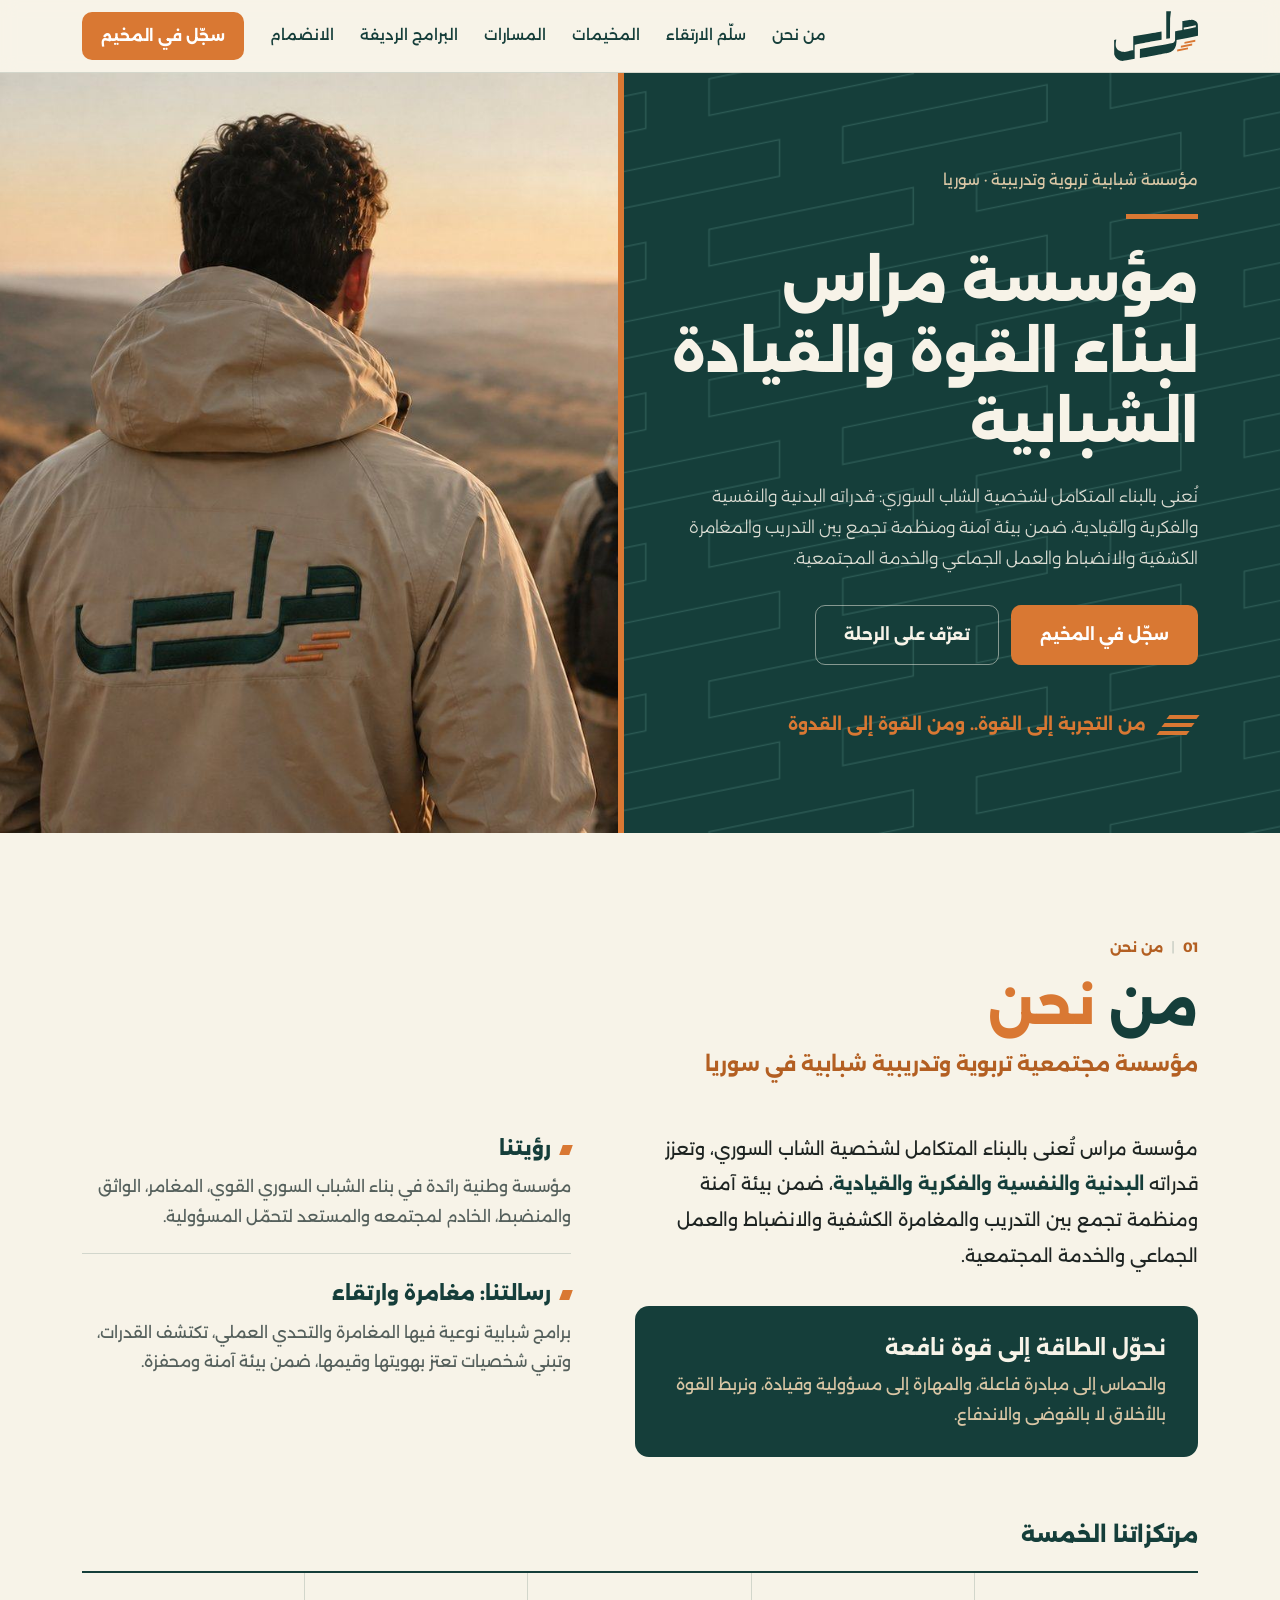
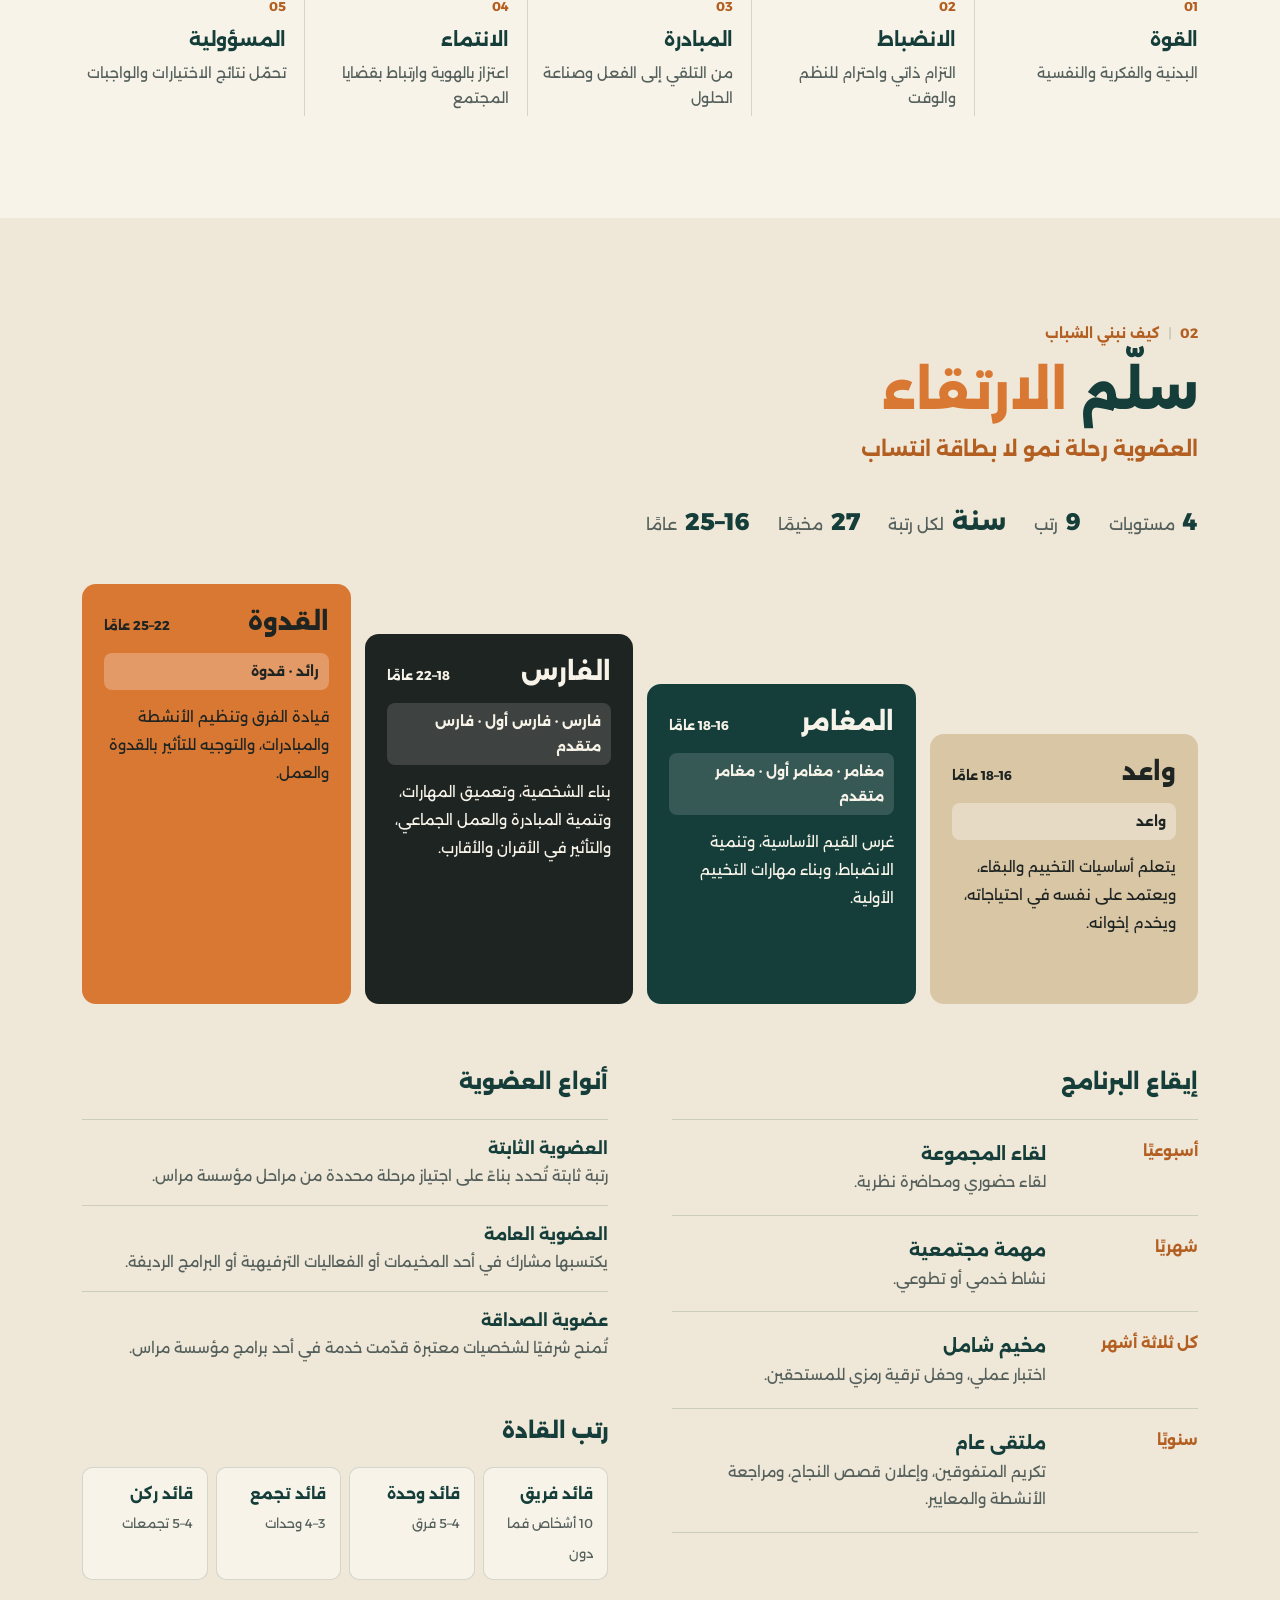
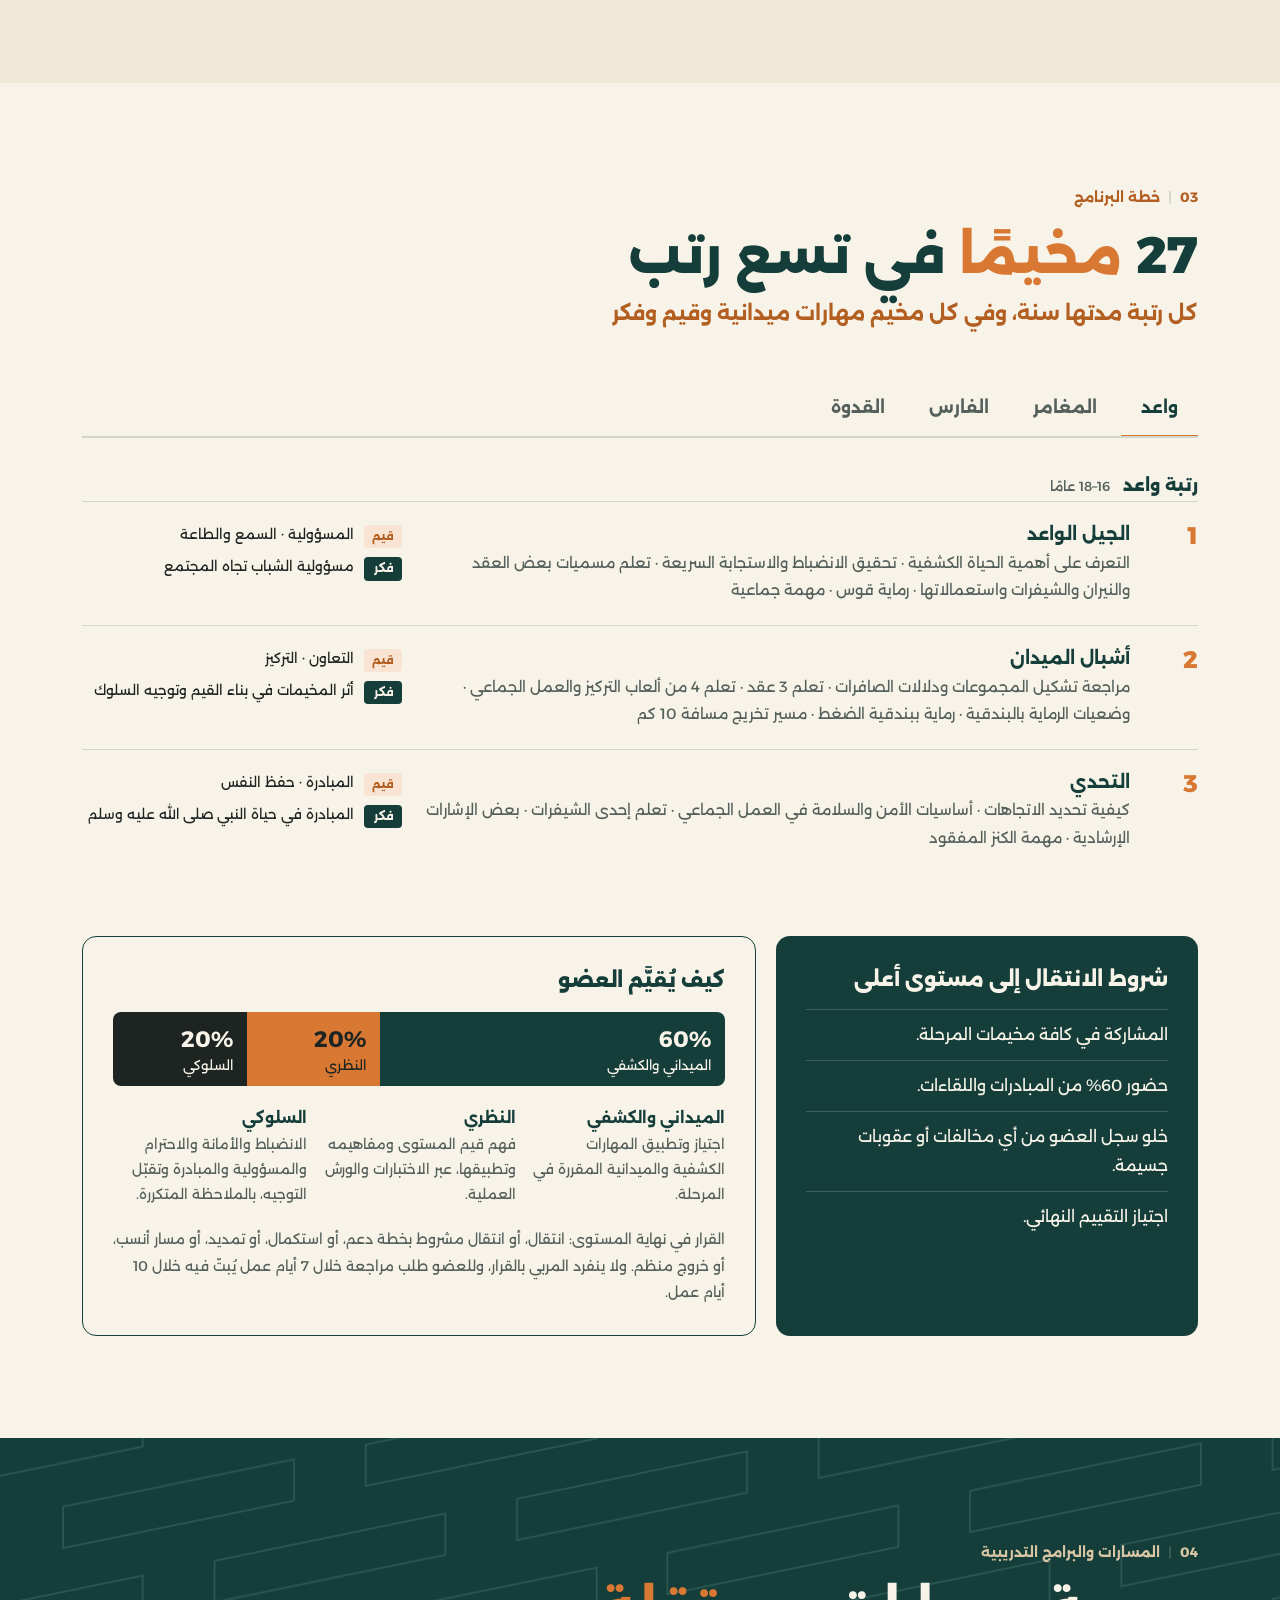
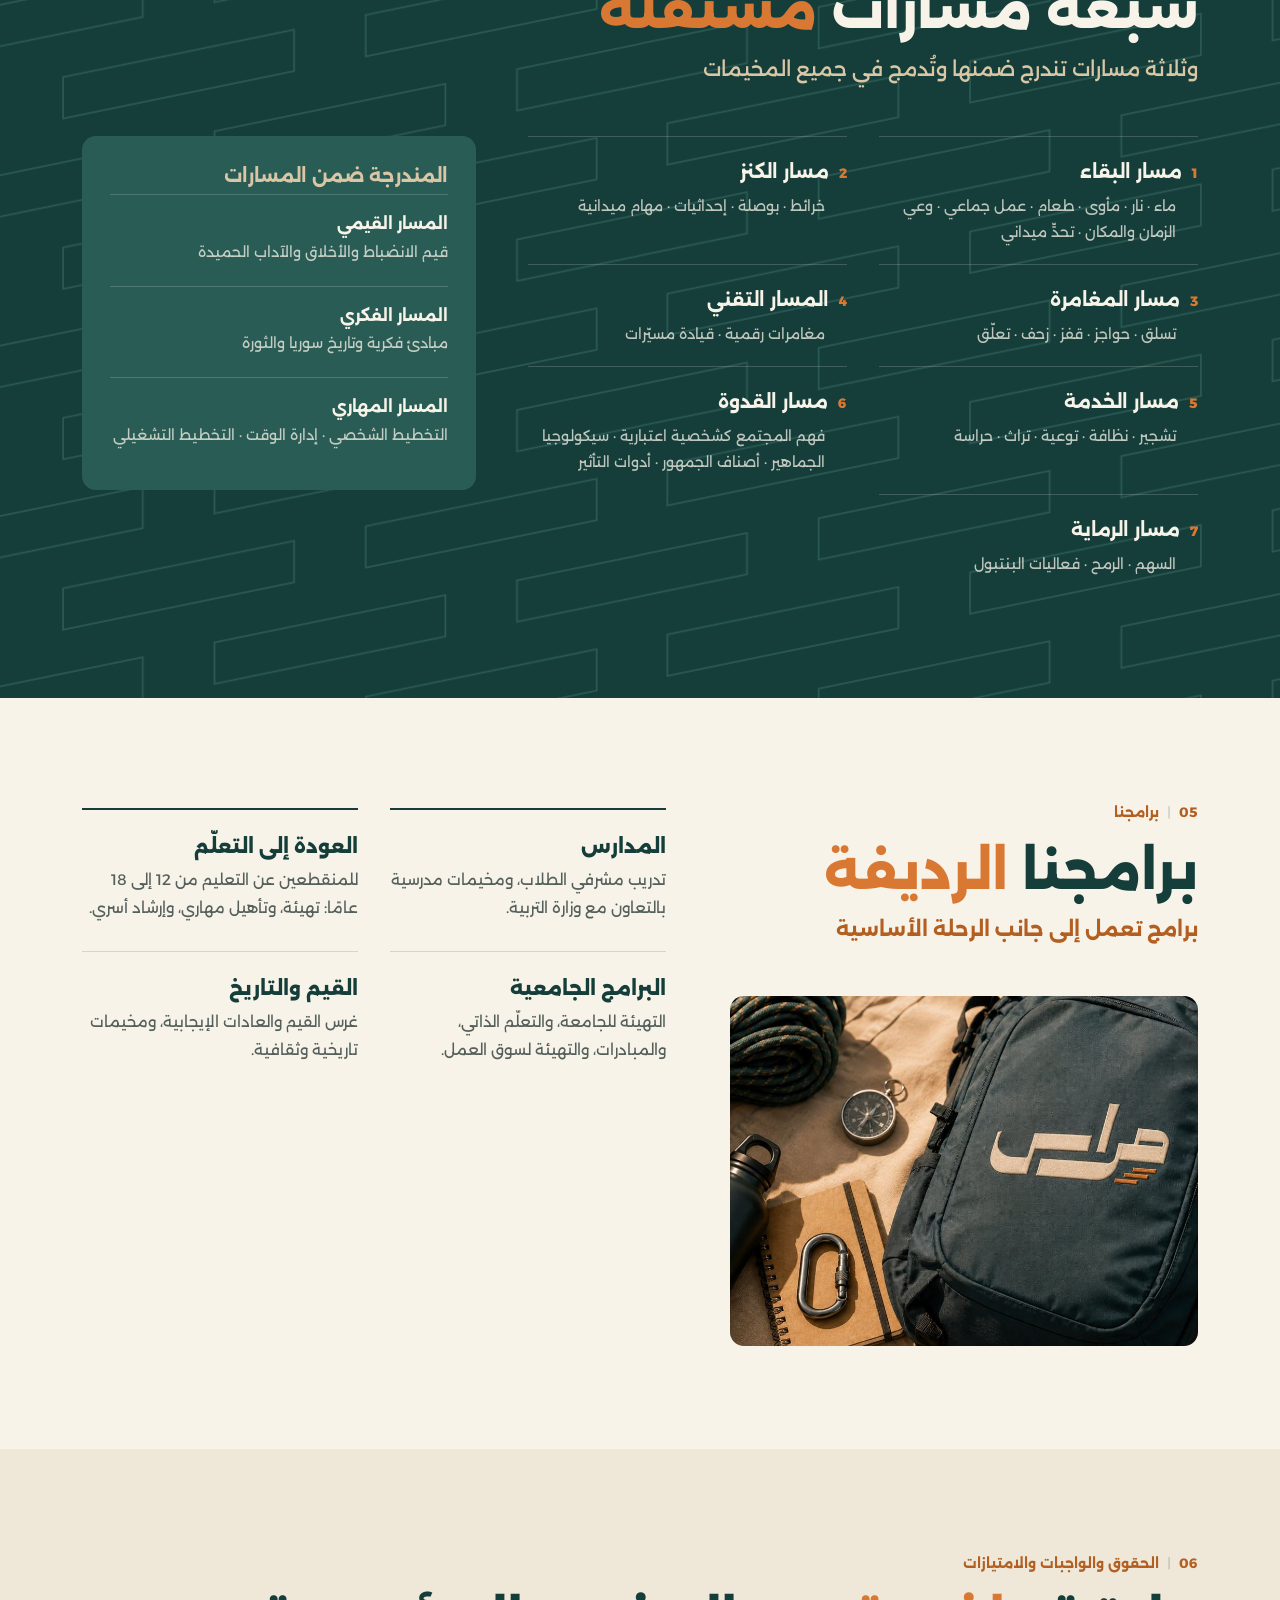
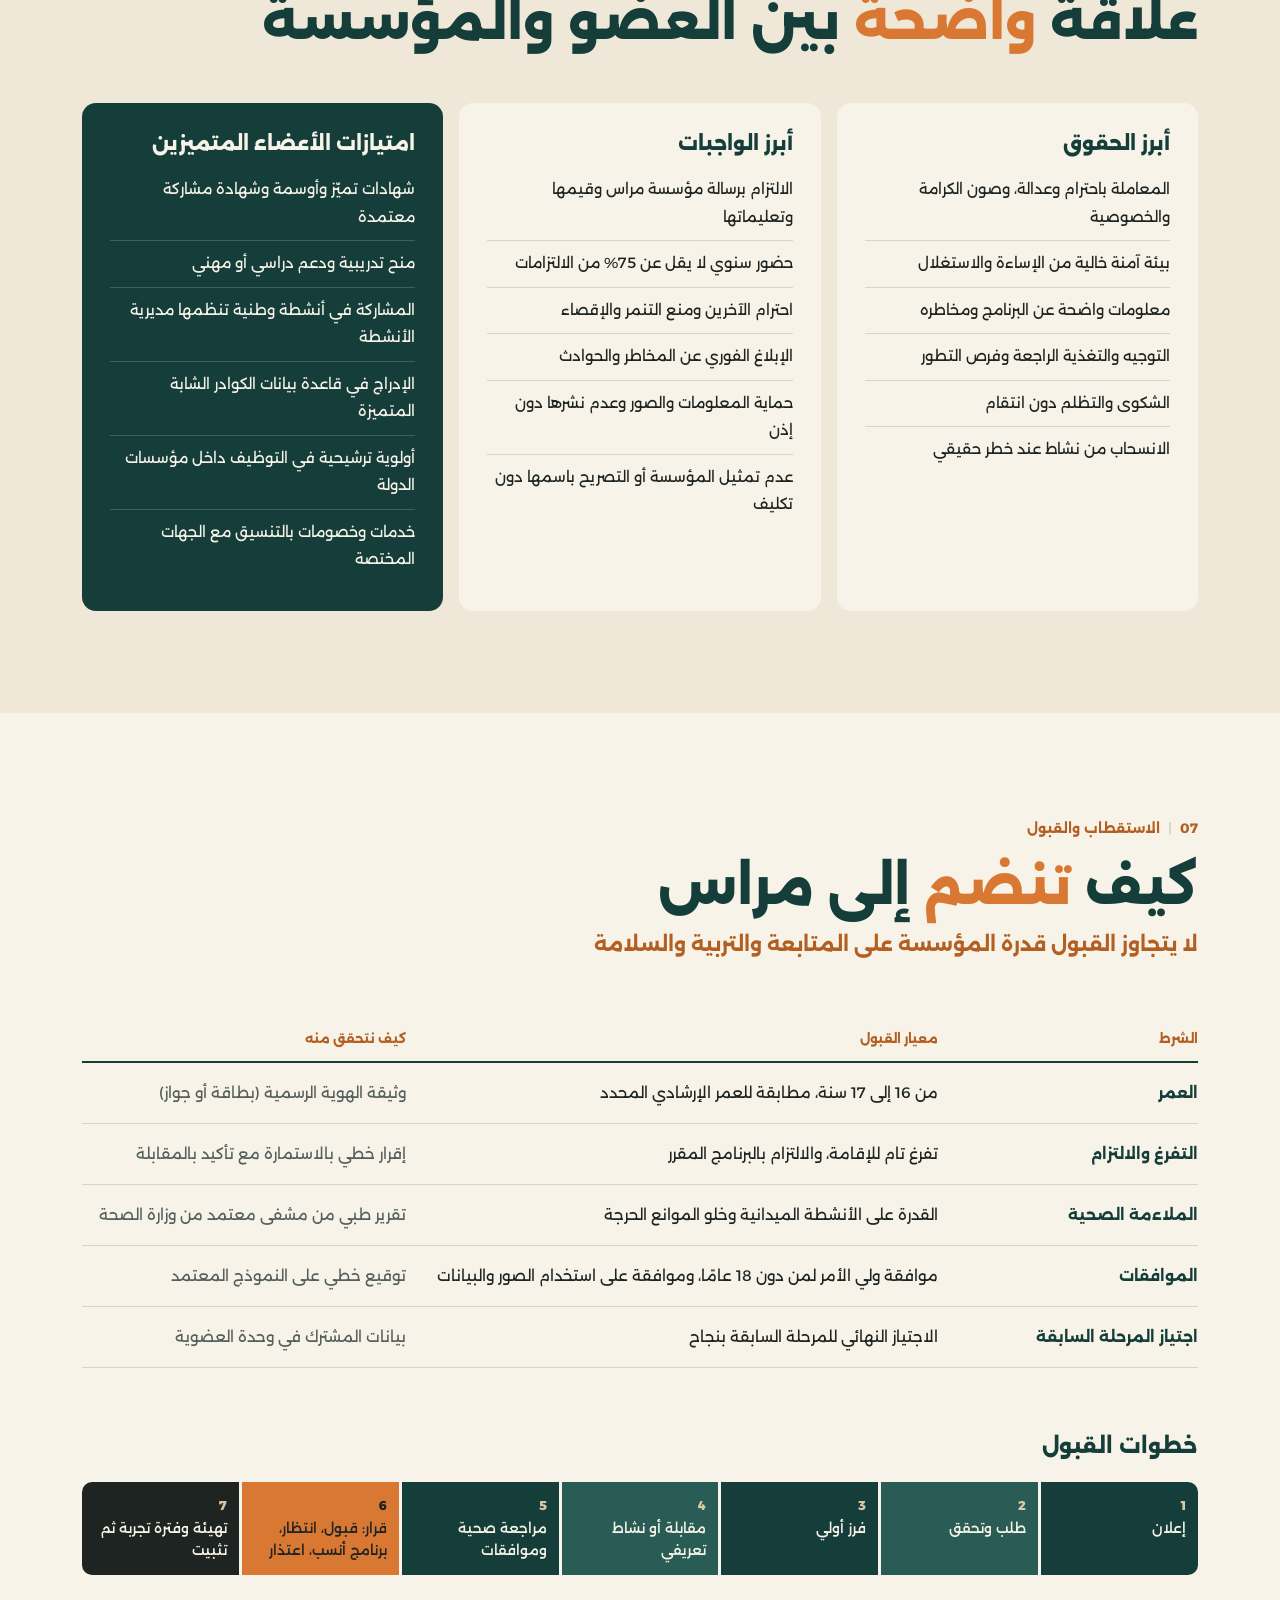
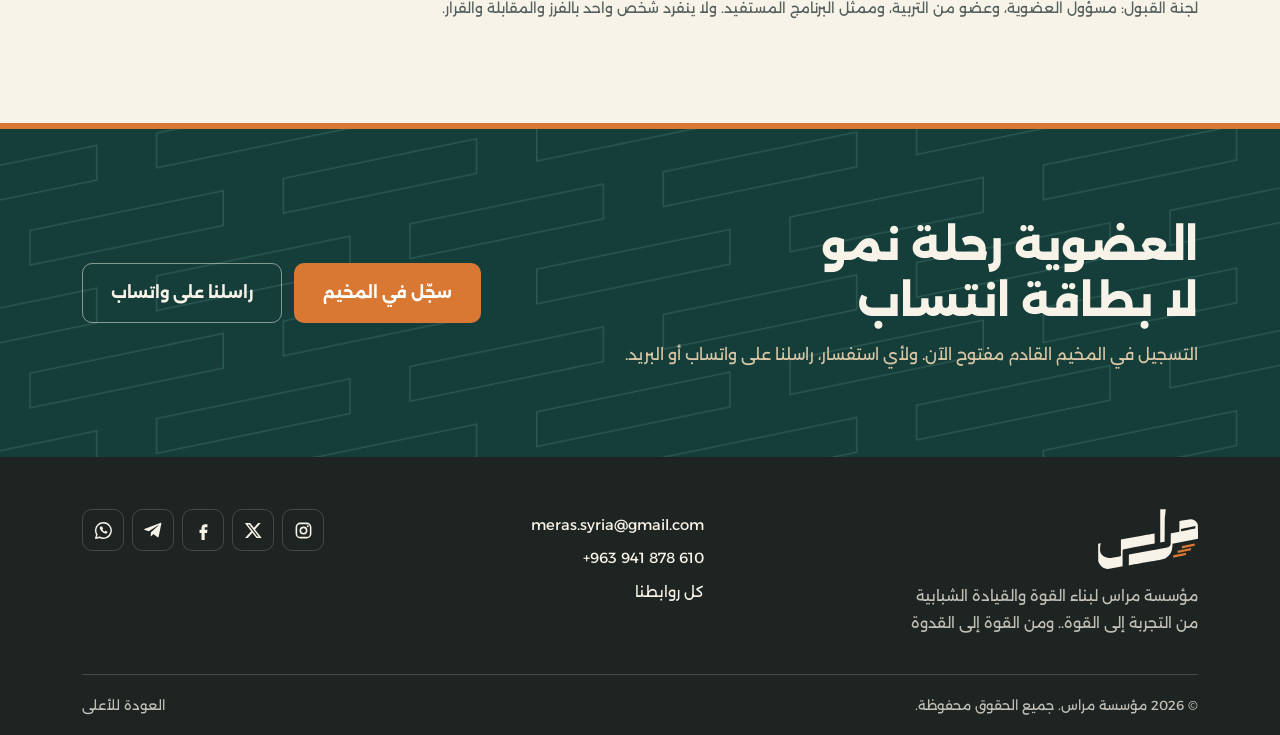
==== commit bd6acba6: "Update content from official docs, restyle to brand identity, add /links - Rewrite landing content f" ====
--- a/index.html
+++ b/index.html
@@ -3,17 +3,18 @@
 <head>
   <meta charset="utf-8">
   <meta name="viewport" content="width=device-width, initial-scale=1">
-  <title>مِراس — من التجربة إلى القوة… ومن القوة إلى القدوة</title>
-  <meta name="description" content="مِراس برنامج شبابي مستقل لبناء القوة والقيادة الشبابية عبر المخيمات والمبادرات واللقاءات، في رحلة متدرجة من «واعد» إلى «قائد».">
+  <title>مؤسسة مراس — لبناء القوة والقيادة الشبابية</title>
+  <meta name="description" content="مؤسسة مراس مؤسسة شبابية تربوية وتدريبية في سوريا، تُعنى بالبناء المتكامل لشخصية الشاب السوري عبر المخيمات والمغامرة الكشفية والانضباط والعمل الجماعي والخدمة المجتمعية.">
   <meta name="theme-color" content="#153E3A">
 
   <meta property="og:type" content="website">
   <meta property="og:locale" content="ar_AR">
-  <meta property="og:title" content="مِراس — برنامج لبناء القوة والقيادة الشبابية">
-  <meta property="og:description" content="عِش المغامرة: خيّم، وتحدَّ قدراتك، واصنع صداقات، وتعلّم أن تبادر وتقود.">
+  <meta property="og:title" content="مؤسسة مراس لبناء القوة والقيادة الشبابية">
+  <meta property="og:description" content="من التجربة إلى القوة.. ومن القوة إلى القدوة. مؤسسة شبابية تربوية وتدريبية في سوريا.">
   <meta property="og:url" content="https://meras-sy.com/">
   <meta property="og:image" content="https://meras-sy.com/assets/img/og.jpg">
   <meta name="twitter:card" content="summary_large_image">
+  <meta name="twitter:site" content="@meras_sy">
 
   <link rel="icon" type="image/png" href="assets/img/favicon.png">
   <link rel="apple-touch-icon" href="assets/img/apple-touch-icon.png">
@@ -27,20 +28,19 @@
 
 <a class="skip" href="#main">تخطَّ إلى المحتوى</a>
 
-<!-- ============ HEADER ============ -->
 <header class="site-header" id="top">
   <div class="wrap header-inner">
-    <a href="#top" class="brand" aria-label="مِراس — الصفحة الرئيسية">
-      <img src="assets/img/logo-cream.png" alt="مِراس" class="logo logo-light" width="110" height="66">
-      <img src="assets/img/logo-green.png" alt="" aria-hidden="true" class="logo logo-dark" width="110" height="66">
+    <a href="#top" class="brand" aria-label="مؤسسة مراس — الصفحة الرئيسية">
+      <img src="assets/img/logo.svg" alt="مراس" width="96" height="58">
     </a>
     <nav class="nav" id="nav" aria-label="القائمة الرئيسية">
-      <a href="#about">عن مِراس</a>
-      <a href="#journey">الرحلة</a>
-      <a href="#rhythm">كيف نعمل</a>
-      <a href="#safety">السلامة</a>
+      <a href="#about">من نحن</a>
+      <a href="#ladder">سلّم الارتقاء</a>
+      <a href="#camps">المخيمات</a>
+      <a href="#tracks">المسارات</a>
       <a href="#programs">البرامج الرديفة</a>
-      <a href="#join" class="btn btn-accent nav-cta">انضم إلينا</a>
+      <a href="#join">الانضمام</a>
+      <a href="https://forms.gle/YMqDbRuXonW66gp2A" class="btn btn-accent nav-cta" target="_blank" rel="noopener">سجّل في المخيم</a>
     </nav>
     <button class="menu-btn" aria-controls="nav" aria-expanded="false" aria-label="فتح القائمة">
       <span></span><span></span><span></span>
@@ -50,332 +50,420 @@
 
 <main id="main">
 
-<!-- ============ HERO ============ -->
+<!-- ============ HERO (mirrors the company-profile cover) ============ -->
 <section class="hero">
-  <div class="hero-bg" aria-hidden="true"></div>
-  <div class="wrap hero-inner">
-    <p class="eyebrow eyebrow-light"><span class="stripes" aria-hidden="true"><i></i><i></i><i></i></span>برنامج لبناء القوة والقيادة الشبابية</p>
-    <h1>من التجربة إلى القوة…<br><span>ومن القوة إلى القدوة</span></h1>
-    <p class="lead">عِش المغامرة: خيّم، وتحدَّ قدراتك، واصنع صداقات، وتعلّم أن تبادر وتقود — في بيئة آمنة تجمع التدريب والمغامرة والانضباط والعمل الجماعي والخدمة.</p>
-    <div class="hero-actions">
-      <a href="#join" class="btn btn-accent btn-lg">انضم إلى مِراس</a>
-      <a href="#journey" class="btn btn-ghost btn-lg">اكتشف الرحلة</a>
-    </div>
-  </div>
-
-  <div class="wrap">
-    <ul class="stats" aria-label="مِراس بالأرقام">
-      <li><strong>16–25</strong><span>عامًا، العمر الإرشادي</span></li>
-      <li><strong>9</strong><span>مراحل: تأسيسية + ثماني مراحل</span></li>
-      <li><strong>8</strong><span>مجالات لبناء الشخصية</span></li>
-      <li><strong>9</strong><span>أشهر لكل مرحلة</span></li>
+  <div class="hero-panel">
+    <div class="hero-text">
+      <p class="hero-kicker">مؤسسة شبابية تربوية وتدريبية · سوريا</p>
+      <span class="rule" aria-hidden="true"></span>
+      <h1>مؤسسة مراس<br>لبناء القوة والقيادة الشبابية</h1>
+      <p class="hero-lead">نُعنى بالبناء المتكامل لشخصية الشاب السوري: قدراته البدنية والنفسية والفكرية والقيادية، ضمن بيئة آمنة ومنظمة تجمع بين التدريب والمغامرة الكشفية والانضباط والعمل الجماعي والخدمة المجتمعية.</p>
+      <div class="hero-actions">
+        <a href="https://forms.gle/YMqDbRuXonW66gp2A" class="btn btn-accent btn-lg" target="_blank" rel="noopener">سجّل في المخيم</a>
+        <a href="#ladder" class="btn btn-line btn-lg">تعرّف على الرحلة</a>
+      </div>
+      <p class="motto"><span class="stripes" aria-hidden="true"><i></i><i></i><i></i></span>من التجربة إلى القوة.. ومن القوة إلى القدوة</p>
+    </div>
+  </div>
+  <div class="hero-photo">
+    <img src="assets/img/hero.jpg" alt="شباب مراس في مسير عند الغروب" width="1672" height="941">
+  </div>
+</section>
+
+<!-- ============ 01 ABOUT ============ -->
+<section class="section" id="about">
+  <div class="wrap">
+    <header class="sec-head">
+      <p class="sec-num">01 <span>|</span> من نحن</p>
+      <h2>من <em>نحن</em></h2>
+      <p class="sec-sub">مؤسسة مجتمعية تربوية وتدريبية شبابية في سوريا</p>
+    </header>
+
+    <div class="about">
+      <div class="about-main">
+        <p class="body-lg">مؤسسة مراس تُعنى بالبناء المتكامل لشخصية الشاب السوري، وتعزز قدراته <strong>البدنية والنفسية والفكرية والقيادية</strong>، ضمن بيئة آمنة ومنظمة تجمع بين التدريب والمغامرة الكشفية والانضباط والعمل الجماعي والخدمة المجتمعية.</p>
+        <div class="statement">
+          <h3>نحوّل الطاقة إلى قوة نافعة</h3>
+          <p>والحماس إلى مبادرة فاعلة، والمهارة إلى مسؤولية وقيادة، ونربط القوة بالأخلاق لا بالفوضى والاندفاع.</p>
+        </div>
+      </div>
+      <dl class="vm">
+        <div>
+          <dt>رؤيتنا</dt>
+          <dd>مؤسسة وطنية رائدة في بناء الشباب السوري القوي، المغامر، الواثق والمنضبط، الخادم لمجتمعه والمستعد لتحمّل المسؤولية.</dd>
+        </div>
+        <div>
+          <dt>رسالتنا: مغامرة وارتقاء</dt>
+          <dd>برامج شبابية نوعية فيها المغامرة والتحدي العملي، تكتشف القدرات، وتبني شخصيات تعتز بهويتها وقيمها، ضمن بيئة آمنة ومحفزة.</dd>
+        </div>
+      </dl>
+    </div>
+
+    <h3 class="block-title">مرتكزاتنا الخمسة</h3>
+    <ol class="pillars">
+      <li><b>القوة</b><span>البدنية والفكرية والنفسية</span></li>
+      <li><b>الانضباط</b><span>التزام ذاتي واحترام للنظم والوقت</span></li>
+      <li><b>المبادرة</b><span>من التلقي إلى الفعل وصناعة الحلول</span></li>
+      <li><b>الانتماء</b><span>اعتزاز بالهوية وارتباط بقضايا المجتمع</span></li>
+      <li><b>المسؤولية</b><span>تحمّل نتائج الاختيارات والواجبات</span></li>
+    </ol>
+  </div>
+</section>
+
+<!-- ============ 02 LADDER ============ -->
+<section class="section section-sand" id="ladder">
+  <div class="wrap">
+    <header class="sec-head">
+      <p class="sec-num">02 <span>|</span> كيف نبني الشباب</p>
+      <h2>سلّم <em>الارتقاء</em></h2>
+      <p class="sec-sub">العضوية رحلة نمو لا بطاقة انتساب</p>
+    </header>
+
+    <ul class="facts">
+      <li><b>4</b> مستويات</li>
+      <li><b>9</b> رتب</li>
+      <li><b>سنة</b> لكل رتبة</li>
+      <li><b>27</b> مخيمًا</li>
+      <li><b>16–25</b> عامًا</li>
     </ul>
-  </div>
-</section>
-
-<!-- ============ ABOUT ============ -->
-<section class="section" id="about">
-  <div class="wrap about-grid">
-    <div class="about-text reveal">
-      <p class="eyebrow"><span class="stripes" aria-hidden="true"><i></i><i></i><i></i></span>عن مِراس</p>
-      <h2>نحوّل طاقة الشباب إلى قوة نافعة</h2>
-      <p class="body-lg">يعمل مِراس على تحويل طاقة الشباب إلى قوة نافعة، وحماسهم إلى مبادرة، ومهاراتهم إلى مسؤولية؛ لإعداد جيل واثق منضبط منتمٍ إلى وطنه، وقادر على التأثير الإيجابي في مجتمعه.</p>
-
-      <div class="vm">
-        <article class="vm-card">
-          <h3>الرؤية</h3>
-          <p>أن يكون مِراس منصة رائدة في بناء الشباب السوري القوي، المغامر، الواثق والمنضبط؛ الخادم لمجتمعه والمستعد لتحمّل المسؤولية.</p>
-        </article>
-        <article class="vm-card">
-          <h3>الرسالة</h3>
-          <p>مغامرة وارتقاء؛ بناءٌ للشخصية الشبابية المؤهلة لتحمّل المسؤوليات الوطنية.</p>
-        </article>
-      </div>
-
-      <p class="note">مِراس برنامج شبابي مستقل يحظى برعاية مؤسسات حكومية، على رأسها مديرية الأنشطة.</p>
-    </div>
-
-    <figure class="about-media reveal">
-      <img src="assets/img/hq.jpg" alt="شعار مِراس على واجهة المقر" loading="lazy" width="1200" height="675">
-      <img src="assets/img/gear.jpg" alt="حقيبة وأدوات مِراس الميدانية" loading="lazy" width="1200" height="675">
-    </figure>
-  </div>
-
-  <div class="wrap">
-    <h3 class="sub-title reveal">مرتكزات البرنامج</h3>
-    <ul class="pillars reveal">
-      <li><span class="pillar-num">01</span>القوة</li>
-      <li><span class="pillar-num">02</span>الانضباط</li>
-      <li><span class="pillar-num">03</span>المبادرة</li>
-      <li><span class="pillar-num">04</span>الانتماء</li>
-      <li><span class="pillar-num">05</span>المسؤولية</li>
+
+    <ol class="ladder">
+      <li class="lv lv-1">
+        <header><h3>واعد</h3><span>16–18 عامًا</span></header>
+        <p class="ranks">واعد</p>
+        <p>يتعلم أساسيات التخييم والبقاء، ويعتمد على نفسه في احتياجاته، ويخدم إخوانه.</p>
+      </li>
+      <li class="lv lv-2">
+        <header><h3>المغامر</h3><span>16–18 عامًا</span></header>
+        <p class="ranks">مغامر · مغامر أول · مغامر متقدم</p>
+        <p>غرس القيم الأساسية، وتنمية الانضباط، وبناء مهارات التخييم الأولية.</p>
+      </li>
+      <li class="lv lv-3">
+        <header><h3>الفارس</h3><span>18–22 عامًا</span></header>
+        <p class="ranks">فارس · فارس أول · فارس متقدم</p>
+        <p>بناء الشخصية، وتعميق المهارات، وتنمية المبادرة والعمل الجماعي، والتأثير في الأقران والأقارب.</p>
+      </li>
+      <li class="lv lv-4">
+        <header><h3>القدوة</h3><span>22–25 عامًا</span></header>
+        <p class="ranks">رائد · قدوة</p>
+        <p>قيادة الفرق وتنظيم الأنشطة والمبادرات، والتوجيه للتأثير بالقدوة والعمل.</p>
+      </li>
+    </ol>
+
+    <div class="two-col">
+      <div>
+        <h3 class="block-title">إيقاع البرنامج</h3>
+        <ul class="rhythm">
+          <li><span>أسبوعيًا</span><b>لقاء المجموعة</b><p>لقاء حضوري ومحاضرة نظرية.</p></li>
+          <li><span>شهريًا</span><b>مهمة مجتمعية</b><p>نشاط خدمي أو تطوعي.</p></li>
+          <li><span>كل ثلاثة أشهر</span><b>مخيم شامل</b><p>اختبار عملي، وحفل ترقية رمزي للمستحقين.</p></li>
+          <li><span>سنويًا</span><b>ملتقى عام</b><p>تكريم المتفوقين، وإعلان قصص النجاح، ومراجعة الأنشطة والمعايير.</p></li>
+        </ul>
+      </div>
+      <div>
+        <h3 class="block-title">أنواع العضوية</h3>
+        <dl class="defs">
+          <div><dt>العضوية الثابتة</dt><dd>رتبة ثابتة تُحدد بناءً على اجتياز مرحلة محددة من مراحل مؤسسة مراس.</dd></div>
+          <div><dt>العضوية العامة</dt><dd>يكتسبها مشارك في أحد المخيمات أو الفعاليات الترفيهية أو البرامج الرديفة.</dd></div>
+          <div><dt>عضوية الصداقة</dt><dd>تُمنح شرفيًا لشخصيات معتبرة قدّمت خدمة في أحد برامج مؤسسة مراس.</dd></div>
+        </dl>
+        <h3 class="block-title">رتب القادة</h3>
+        <ul class="leaders">
+          <li><b>قائد فريق</b><span>10 أشخاص فما دون</span></li>
+          <li><b>قائد وحدة</b><span>4–5 فرق</span></li>
+          <li><b>قائد تجمع</b><span>3–4 وحدات</span></li>
+          <li><b>قائد ركن</b><span>4–5 تجمعات</span></li>
+        </ul>
+      </div>
+    </div>
+  </div>
+</section>
+
+<!-- ============ 03 CAMPS ============ -->
+<section class="section" id="camps">
+  <div class="wrap">
+    <header class="sec-head">
+      <p class="sec-num">03 <span>|</span> خطة البرنامج</p>
+      <h2>27 <em>مخيمًا</em> في تسع رتب</h2>
+      <p class="sec-sub">كل رتبة مدتها سنة، وفي كل مخيم مهارات ميدانية وقيم وفكر</p>
+    </header>
+
+    <div class="tabs" role="tablist" aria-label="المستويات">
+      <button role="tab" id="t-1" aria-controls="p-1" aria-selected="true">واعد</button>
+      <button role="tab" id="t-2" aria-controls="p-2" aria-selected="false" tabindex="-1">المغامر</button>
+      <button role="tab" id="t-3" aria-controls="p-3" aria-selected="false" tabindex="-1">الفارس</button>
+      <button role="tab" id="t-4" aria-controls="p-4" aria-selected="false" tabindex="-1">القدوة</button>
+    </div>
+
+    <div class="panel" role="tabpanel" id="p-1" aria-labelledby="t-1">
+      <h3 class="rank">رتبة واعد <span>16–18 عامًا</span></h3>
+      <ol class="camps">
+        <li><span class="n">1</span><h4>الجيل الواعد</h4><p>التعرف على أهمية الحياة الكشفية · تحقيق الانضباط والاستجابة السريعة · تعلم مسميات بعض العقد والنيران والشيفرات واستعمالاتها · رماية قوس · مهمة جماعية</p><dl><dt>قيم</dt><dd>المسؤولية · السمع والطاعة</dd><dt>فكر</dt><dd>مسؤولية الشباب تجاه المجتمع</dd></dl></li>
+        <li><span class="n">2</span><h4>أشبال الميدان</h4><p>مراجعة تشكيل المجموعات ودلالات الصافرات · تعلم 3 عقد · تعلم 4 من ألعاب التركيز والعمل الجماعي · وضعيات الرماية بالبندقية · رماية ببندقية الضغط · مسير تخريج مسافة 10 كم</p><dl><dt>قيم</dt><dd>التعاون · التركيز</dd><dt>فكر</dt><dd>أثر المخيمات في بناء القيم وتوجيه السلوك</dd></dl></li>
+        <li><span class="n">3</span><h4>التحدي</h4><p>كيفية تحديد الاتجاهات · أساسيات الأمن والسلامة في العمل الجماعي · تعلم إحدى الشيفرات · بعض الإشارات الإرشادية · مهمة الكنز المفقود</p><dl><dt>قيم</dt><dd>المبادرة · حفظ النفس</dd><dt>فكر</dt><dd>المبادرة في حياة النبي صلى الله عليه وسلم</dd></dl></li>
+      </ol>
+    </div>
+
+    <div class="panel" role="tabpanel" id="p-2" aria-labelledby="t-2">
+      <h3 class="rank">رتبة مغامر <span>16–18 عامًا</span></h3>
+      <ol class="camps">
+        <li><span class="n">4</span><h4>مخيم البقاء الأول</h4><p>إعداد الطعام في الطبيعة · تنقية المياه · تعلم عقدتين · إعداد بدني وخشونة · تكيف مع المكان · مهمة نصب خيمة</p><dl><dt>قيم</dt><dd>الاعتماد على النفس</dd><dt>فكر</dt><dd>الجمع بين التوكل والأخذ بالأسباب</dd></dl></li>
+        <li><span class="n">5</span><h4>مخيم المغامرة والتحدي</h4><p>التعرف على أنواع الجبال · إتقان التسلق والتعلق بأمان · صعود جبل لمسافة 5 كم</p><dl><dt>قيم</dt><dd>الشجاعة · التفكر</dd><dt>فكر</dt><dd>مفهوم الشجاعة وعلاقته بالمسؤولية تجاه الأمة</dd></dl></li>
+        <li><span class="n">6</span><h4>مخيم الكنز</h4><p>القراءة بالخريطة والبوصلة وتحديد الإحداثيات · مهام ميدانية · بعض الإشارات الإرشادية · إيجاد الكنز</p><dl><dt>قيم</dt><dd>الأمانة</dd><dt>فكر</dt><dd>مصادر المعرفة وأثرها في تكوين القناعات</dd></dl></li>
+      </ol>
+      <h3 class="rank">رتبة مغامر أول</h3>
+      <ol class="camps">
+        <li><span class="n">7</span><h4>مخيم الأمن الشخصي</h4><p>قواعد الأمن ضمن العمل · أبرز صور الاختراق · تعلم نوعين من الشيفرات · مهام الحراسة وأهميتها · تحدي الحفاظ على كلمة السر</p><dl><dt>قيم</dt><dd>اليقظة · الوعي</dd><dt>فكر</dt><dd>الوعي بأساليب الاستدراج والاستغلال</dd></dl></li>
+        <li><span class="n">8</span><h4>مخيم الرماية الأول</h4><p>إصابة الهدف بالسهم ووسائل أخرى · أساسيات السلامة والأمان أثناء الرمي · تحدي مضمار بينت بول</p><dl><dt>قيم</dt><dd>الانضباط · القوة</dd><dt>فكر</dt><dd>مفهوم القوة في الإسلام وضوابط استخدامها</dd></dl></li>
+        <li><span class="n">9</span><h4>مخيم الحواجز</h4><p>اجتياز الحواجز والقفز والزحف بثبات · استعراض تحديات ميدانية</p><dl><dt>قيم</dt><dd>المثابرة · التحمل</dd><dt>فكر</dt><dd>معنى الابتلاء وأثر الإيمان في مواجهة الشدائد</dd></dl></li>
+      </ol>
+      <h3 class="rank">رتبة مغامر متقدم</h3>
+      <ol class="camps">
+        <li><span class="n">10</span><h4>مخيم البقاء المتقدم</h4><p>إعداد الطعام من الطبيعة · تعلم عقدتين · مهمة بناء مأوى من الطبيعة · أعمال ريادية</p><dl><dt>قيم</dt><dd>القناعة · الإبداع</dd><dt>فكر</dt><dd>ثقافة الاستهلاك وأثرها في الفرد والمجتمع · نماذج لأمم نهضت بعد الشدائد</dd></dl></li>
+        <li><span class="n">11</span><h4>مخيم المغامرات الرقمية</h4><p>طرق التواصل اللاسلكي · توظيف الذكاء الصنعي · مبدأ الخوارزميات · آلية التحقق من المعلومات · مهمة إنشاء منتج رقمي داعم لمجالات مؤسسة مراس</p><dl><dt>قيم</dt><dd>الصدق · التجرد</dd><dt>فكر</dt><dd>دور الإعلام الرقمي في صناعة الوعي وتزييفه</dd></dl></li>
+        <li><span class="n">12</span><h4>مخيم المغامرة المتقدم</h4><p>مراجعة المهارات الكشفية · بناء بدني تخصصي · استعراض نظام منضم وحركات قتال قريب · مسير 15 كم</p><dl><dt>قيم</dt><dd>علو الهمة</dd><dt>فكر</dt><dd>مفهوم العبادة الشامل وعلاقته ببناء الإنسان</dd></dl></li>
+      </ol>
+    </div>
+
+    <div class="panel" role="tabpanel" id="p-3" aria-labelledby="t-3">
+      <h3 class="rank">رتبة فارس <span>18–22 عامًا</span></h3>
+      <ol class="camps">
+        <li><span class="n">13</span><h4>مخيم قيادة المسيّرات</h4><p>أنواع المسيّرات وأجزاؤها واستخداماتها · تشغيلها بأمان وقيادتها · طرق الحماية منها · مهمة كنز باستخدام المسيّرات</p><dl><dt>قيم</dt><dd>الإتقان</dd><dt>فكر</dt><dd>دور التقنية في خدمة المجتمع وحدود استخدامها</dd></dl></li>
+        <li><span class="n">14</span><h4>مخيم الرصد والاستطلاع</h4><p>تطبيق المهارتين الرقمية والمسيّرات معًا في تحدٍّ ميداني طيلة أيام المخيم</p><dl><dt>قيم</dt><dd>طلب العلم</dd><dt>فكر</dt><dd>توظيف العلم النافع في خدمة الإنسان</dd></dl></li>
+        <li><span class="n">15</span><h4>الرامي المحترف</h4><p>أصول الرماية ووضعياتها · أساسيات القنص · تكتيكات الرماية · محاكاة رماية مع جهد</p><dl><dt>قيم</dt><dd>ضبط النفس · الحلم والأناة</dd><dt>فكر</dt><dd>إسقاطات من حياة النبي صلى الله عليه وسلم في العلاقات مع المخالفين</dd></dl></li>
+      </ol>
+      <h3 class="rank">رتبة فارس أول</h3>
+      <ol class="camps">
+        <li><span class="n">16</span><h4>مخيم الاستجابة والطوارئ</h4><p>أساسيات الإسعافات الأولية · الاستجابة للحوادث والتعامل معها · الاستجابة الأولية للكوارث · محاكاة إنقاذ (غرق · جروح · انتشال)</p><dl><dt>قيم</dt><dd>الرحمة · المعرفة</dd><dt>فكر</dt><dd>كرامة الإنسان وحرمة حياته وواجب إغاثته؛ فالعاطفة وحدها لا تكفي لمساعدة الآخرين</dd></dl></li>
+        <li><span class="n">17</span><h4>مخيم الخدمة والمواطنة</h4><p>تصميم البرامج والمبادرات المجتمعية · دراسة جدوى المبادرات · حملة تشجير وتنظيف ممتدة خارج المخيم</p><dl><dt>قيم</dt><dd>الانتماء · الخدمة</dd><dt>فكر</dt><dd>المواطنة الصالحة وحماية المصلحة العامة</dd></dl></li>
+        <li><span class="n">18</span><h4>مسار البقاء الأخير</h4><p>مهمة حقيقية لمسير ضمن موقع طبيعي يستغرق يومين، مع مبيت في الطبيعة وباستخدام وسائل أولية</p><dl><dt>قيم</dt><dd>الصبر · الجدية</dd><dt>فكر</dt><dd>الإيمان بالقدر وعلاقته بالسعي والاختيار</dd></dl></li>
+      </ol>
+      <h3 class="rank">رتبة فارس متقدم</h3>
+      <ol class="camps">
+        <li><span class="n">19</span><h4>مخيم التمويه والتخفي</h4><p>التخفي والاندماج مع الطبيعة · التسلل والتمويه · مراجعة المهارات الكشفية المتعلقة · مسير 20 كم</p><dl><dt>قيم</dt><dd>الحذر · التصميم</dd><dt>فكر</dt><dd>فوائد وعبر من رحلة الهجرة النبوية</dd></dl></li>
+        <li><span class="n">20</span><h4>مخيم الأمن المتقدم</h4><p>أساسيات الأمن السيبراني · طرائق التفكير الأمني · تحديات أمنية ميدانية (محاكاة تمشيط مبنى)</p><dl><dt>قيم</dt><dd>احترام الخصوصية</dd><dt>فكر</dt><dd>التوازن بين أمن المجتمع وحقوق أفراده</dd></dl></li>
+        <li><span class="n">21</span><h4>الفروسية</h4><p>ركوب الخيل · العدو والثبات · قفز حواجز بسيطة · مهمة استعراض</p><dl><dt>قيم</dt><dd>المروءة · الشكيمة</dd><dt>فكر</dt><dd>الفروسية وأثرها في منظومة الأخلاق العربية والإسلامية</dd></dl></li>
+      </ol>
+    </div>
+
+    <div class="panel" role="tabpanel" id="p-4" aria-labelledby="t-4">
+      <h3 class="rank">رتبة رائد <span>22–25 عامًا</span></h3>
+      <ol class="camps">
+        <li><span class="n">22</span><h4>مخيم الريادة المجتمعية</h4><p>فهم المجتمع كشخصية اعتبارية وتصنيف أصناف الجمهور · دراسة لأبرز المشكلات المجتمعية تُتابَع حلولها في المبادرات الشهرية</p><dl><dt>قيم</dt><dd>التكافل</dd><dt>فكر</dt><dd>دور المبادرات والمؤسسات في معالجة مشكلات المجتمع</dd></dl></li>
+        <li><span class="n">23</span><h4>مخيم الجماهير</h4><p>سيكولوجيا الجماهير وطريقة هندستها · دراسة خطاب إصلاحي مجتمعي من خلال الواقع ومواقع التواصل</p><dl><dt>قيم</dt><dd>الاهتمام لأمر الغير</dd><dt>فكر</dt><dd>صناعة الرأي العام وأثر الخطاب في توجيه الجماهير</dd></dl></li>
+        <li><span class="n">24</span><h4>مخيم القيادة والتخطيط</h4><p>فنون القيادة وهندسة البرامج · التخطيط الاستراتيجي · مهام قيادية مع منتسبي مؤسسة مراس المستجدين</p><dl><dt>قيم</dt><dd>العدل</dd><dt>فكر</dt><dd>الشورى والمساءلة وأثرهما في صلاح القيادة</dd></dl></li>
+      </ol>
+      <h3 class="rank">رتبة قدوة</h3>
+      <ol class="camps">
+        <li><span class="n">25</span><h4>مخيم التحدي الشامل</h4><p>مهمة حقيقية لمسير ضمن موقع طبيعي يستغرق 4 أيام، مع مبيت في الطبيعة وباستخدام وسائل أولية</p><dl><dt>قيم</dt><dd>الإيثار</dd><dt>فكر</dt><dd>سنن التغيير وعلاقة صلاح النية بصحة العمل</dd></dl></li>
+        <li><span class="n">26</span><h4>مخيم القدوات</h4><p>أهمية القدوة الصالحة في المجتمع · مواجهة خطر القدوات المزيفة · ورشة مبادرات مجتمعية ترسخ قيمة القدوة الحسنة وتُتابَع بعد المخيم</p><dl><dt>قيم</dt><dd>الإخلاص · الصدق</dd><dt>فكر</dt><dd>معايير القدوة وأثر الشهرة في تشكيل الوعي</dd></dl></li>
+        <li><span class="n">27</span><h4>مخيم التخريج</h4><p>توصيات وخلاصة مراحل مؤسسة مراس وأهدافها · ترفيه وتآخٍ · عرض فكرة مشروع التخرج وضوابطه ومساره الزمني، ويُتابَع بعد المخيم. وتحمل الدفعة الأولى اسمًا اعتباريًا</p><dl><dt>قيم</dt><dd>الوفاء</dd><dt>فكر</dt><dd>دور الشباب في بناء سوريا واستدامة العمل المجتمعي</dd></dl></li>
+      </ol>
+    </div>
+
+    <div class="progress">
+      <div class="progress-rules">
+        <h3>شروط الانتقال إلى مستوى أعلى</h3>
+        <ul>
+          <li>المشاركة في كافة مخيمات المرحلة.</li>
+          <li>حضور 60% من المبادرات واللقاءات.</li>
+          <li>خلو سجل العضو من أي مخالفات أو عقوبات جسيمة.</li>
+          <li>اجتياز التقييم النهائي.</li>
+        </ul>
+      </div>
+      <div class="progress-eval">
+        <h3>كيف يُقيَّم العضو</h3>
+        <div class="eval-bar" role="img" aria-label="الميداني والكشفي 60٪، النظري 20٪، السلوكي 20٪">
+          <span style="--w:60"><b>60%</b>الميداني والكشفي</span>
+          <span style="--w:20"><b>20%</b>النظري</span>
+          <span style="--w:20"><b>20%</b>السلوكي</span>
+        </div>
+        <dl class="eval-defs">
+          <div><dt>الميداني والكشفي</dt><dd>اجتياز وتطبيق المهارات الكشفية والميدانية المقررة في المرحلة.</dd></div>
+          <div><dt>النظري</dt><dd>فهم قيم المستوى ومفاهيمه وتطبيقها، عبر الاختبارات والورش العملية.</dd></div>
+          <div><dt>السلوكي</dt><dd>الانضباط والأمانة والاحترام والمسؤولية والمبادرة وتقبّل التوجيه، بالملاحظة المتكررة.</dd></div>
+        </dl>
+        <p class="fine">القرار في نهاية المستوى: انتقال، أو انتقال مشروط بخطة دعم، أو استكمال، أو تمديد، أو مسار أنسب، أو خروج منظم. ولا ينفرد المربي بالقرار، وللعضو طلب مراجعة خلال 7 أيام عمل يُبتّ فيه خلال 10 أيام عمل.</p>
+      </div>
+    </div>
+  </div>
+</section>
+
+<!-- ============ 04 TRACKS ============ -->
+<section class="section section-green" id="tracks">
+  <div class="wrap">
+    <header class="sec-head">
+      <p class="sec-num">04 <span>|</span> المسارات والبرامج التدريبية</p>
+      <h2>سبعة مسارات <em>مستقلة</em></h2>
+      <p class="sec-sub">وثلاثة مسارات تندرج ضمنها وتُدمج في جميع المخيمات</p>
+    </header>
+
+    <div class="tracks-wrap">
+      <ol class="tracks">
+        <li><b>مسار البقاء</b><span>ماء · نار · مأوى · طعام · عمل جماعي · وعي الزمان والمكان · تحدٍّ ميداني</span></li>
+        <li><b>مسار الكنز</b><span>خرائط · بوصلة · إحداثيات · مهام ميدانية</span></li>
+        <li><b>مسار المغامرة</b><span>تسلق · حواجز · قفز · زحف · تعلّق</span></li>
+        <li><b>المسار التقني</b><span>مغامرات رقمية · قيادة مسيّرات</span></li>
+        <li><b>مسار الخدمة</b><span>تشجير · نظافة · توعية · تراث · حراسة</span></li>
+        <li><b>مسار القدوة</b><span>فهم المجتمع كشخصية اعتبارية · سيكولوجيا الجماهير · أصناف الجمهور · أدوات التأثير</span></li>
+        <li><b>مسار الرماية</b><span>السهم · الرمح · فعاليات البنتبول</span></li>
+      </ol>
+      <aside class="nested">
+        <h3>المندرجة ضمن المسارات</h3>
+        <dl>
+          <div><dt>المسار القيمي</dt><dd>قيم الانضباط والأخلاق والآداب الحميدة</dd></div>
+          <div><dt>المسار الفكري</dt><dd>مبادئ فكرية وتاريخ سوريا والثورة</dd></div>
+          <div><dt>المسار المهاري</dt><dd>التخطيط الشخصي · إدارة الوقت · التخطيط التشغيلي</dd></div>
+        </dl>
+      </aside>
+    </div>
+  </div>
+</section>
+
+<!-- ============ 05 SIDE PROGRAMS ============ -->
+<section class="section" id="programs">
+  <div class="wrap programs-layout">
+    <div>
+      <header class="sec-head">
+        <p class="sec-num">05 <span>|</span> برامجنا</p>
+        <h2>برامجنا <em>الرديفة</em></h2>
+        <p class="sec-sub">برامج تعمل إلى جانب الرحلة الأساسية</p>
+      </header>
+      <figure class="programs-photo">
+        <img src="assets/img/gear.jpg" alt="عتاد مراس الميداني: حقيبة وحبال وقبعة" loading="lazy" width="1200" height="675">
+      </figure>
+    </div>
+    <ul class="programs">
+      <li><h3>المدارس</h3><p>تدريب مشرفي الطلاب، ومخيمات مدرسية بالتعاون مع وزارة التربية.</p></li>
+      <li><h3>العودة إلى التعلّم</h3><p>للمنقطعين عن التعليم من 12 إلى 18 عامًا: تهيئة، وتأهيل مهاري، وإرشاد أسري.</p></li>
+      <li><h3>البرامج الجامعية</h3><p>التهيئة للجامعة، والتعلّم الذاتي، والمبادرات، والتهيئة لسوق العمل.</p></li>
+      <li><h3>القيم والتاريخ</h3><p>غرس القيم والعادات الإيجابية، ومخيمات تاريخية وثقافية.</p></li>
     </ul>
   </div>
 </section>
 
-<!-- ============ GRADUATE + DOMAINS ============ -->
-<section class="section section-green" id="graduate">
-  <div class="wrap grad-grid">
-    <div class="reveal">
-      <p class="eyebrow eyebrow-light"><span class="stripes" aria-hidden="true"><i></i><i></i><i></i></span>الصورة المستهدفة</p>
-      <h2>خرّيج مِراس</h2>
-      <blockquote class="grad-quote">
-        شاب معتز بهويته، مستقيم السلوك، واعٍ بذاته، منضبط ومسؤول، قادر على بناء العلاقات والعمل مع الآخرين، مبادر في خدمة مجتمعه، يقود ضمن القيم والصلاحيات، ويتعلم من التجربة ويصنع أثرًا مستدامًا.
-      </blockquote>
-    </div>
-    <div class="reveal">
-      <h3 class="sub-title light">ثمانية مسارات للبناء</h3>
-      <ul class="domains">
-        <li>الهوية والانتماء</li>
-        <li>الديني والقيمي</li>
-        <li>الاجتماعي</li>
-        <li>الشخصي</li>
-        <li>المهاري</li>
-        <li>القيادي</li>
-        <li>الخدمة والمواطنة</li>
-        <li>البدني والمغامرة</li>
-      </ul>
-    </div>
-  </div>
-</section>
-
-<!-- ============ JOURNEY ============ -->
-<section class="section" id="journey">
-  <div class="wrap">
-    <header class="section-head reveal">
-      <p class="eyebrow"><span class="stripes" aria-hidden="true"><i></i><i></i><i></i></span>الرحلة</p>
-      <h2>سُلّم التدرج: من «واعد» إلى «قائد»</h2>
-      <p class="body-lg">مرحلة تأسيسية وثماني مراحل متدرجة، مدة كل منها تسعة أشهر. والانتقال قرار جاهزية مبني على أدلة، لا انتقال زمني تلقائي.</p>
-    </header>
-
-    <ol class="ladder reveal" aria-label="مراحل الرحلة">
-      <li style="--h:1" data-band="التأسيس"><b>واعد</b><small>التأسيسية</small></li>
-      <li style="--h:2" data-band="بناء الذات والعلاقات"><b>مغامر</b><small>الأولى</small></li>
-      <li style="--h:3" data-band="بناء الذات والعلاقات"><b>مغامر أول</b><small>الثانية</small></li>
-      <li style="--h:4" data-band="المسؤولية والمبادرة"><b>مغامر متقدم</b><small>الثالثة</small></li>
-      <li style="--h:5" data-band="القيادة والتخصص" class="upper"><b>فارس</b><small>الرابعة</small></li>
-      <li style="--h:6" data-band="القيادة والتخصص" class="upper"><b>فارس أول</b><small>الخامسة</small></li>
-      <li style="--h:7" data-band="القيادة والتخصص" class="upper"><b>فارس متقدم</b><small>السادسة</small></li>
-      <li style="--h:8" data-band="الأثر والاستدامة" class="upper"><b>قدوة</b><small>السابعة</small></li>
-      <li style="--h:9" data-band="الأثر والاستدامة" class="upper"><b>قائد</b><small>الثامنة</small></li>
+<!-- ============ 06 RIGHTS ============ -->
+<section class="section section-sand" id="rights">
+  <div class="wrap">
+    <header class="sec-head">
+      <p class="sec-num">06 <span>|</span> الحقوق والواجبات والامتيازات</p>
+      <h2>علاقة <em>واضحة</em> بين العضو والمؤسسة</h2>
+    </header>
+    <div class="rights">
+      <div>
+        <h3>أبرز الحقوق</h3>
+        <ul>
+          <li>المعاملة باحترام وعدالة، وصون الكرامة والخصوصية</li>
+          <li>بيئة آمنة خالية من الإساءة والاستغلال</li>
+          <li>معلومات واضحة عن البرنامج ومخاطره</li>
+          <li>التوجيه والتغذية الراجعة وفرص التطور</li>
+          <li>الشكوى والتظلم دون انتقام</li>
+          <li>الانسحاب من نشاط عند خطر حقيقي</li>
+        </ul>
+      </div>
+      <div>
+        <h3>أبرز الواجبات</h3>
+        <ul>
+          <li>الالتزام برسالة مؤسسة مراس وقيمها وتعليماتها</li>
+          <li>حضور سنوي لا يقل عن 75% من الالتزامات</li>
+          <li>احترام الآخرين ومنع التنمر والإقصاء</li>
+          <li>الإبلاغ الفوري عن المخاطر والحوادث</li>
+          <li>حماية المعلومات والصور وعدم نشرها دون إذن</li>
+          <li>عدم تمثيل المؤسسة أو التصريح باسمها دون تكليف</li>
+        </ul>
+      </div>
+      <div class="rights-accent">
+        <h3>امتيازات الأعضاء المتميزين</h3>
+        <ul>
+          <li>شهادات تميّز وأوسمة وشهادة مشاركة معتمدة</li>
+          <li>منح تدريبية ودعم دراسي أو مهني</li>
+          <li>المشاركة في أنشطة وطنية تنظمها مديرية الأنشطة</li>
+          <li>الإدراج في قاعدة بيانات الكوادر الشابة المتميزة</li>
+          <li>أولوية ترشيحية في التوظيف داخل مؤسسات الدولة</li>
+          <li>خدمات وخصومات بالتنسيق مع الجهات المختصة</li>
+        </ul>
+      </div>
+    </div>
+  </div>
+</section>
+
+<!-- ============ 07 JOIN ============ -->
+<section class="section" id="join">
+  <div class="wrap">
+    <header class="sec-head">
+      <p class="sec-num">07 <span>|</span> الاستقطاب والقبول</p>
+      <h2>كيف <em>تنضم</em> إلى مراس</h2>
+      <p class="sec-sub">لا يتجاوز القبول قدرة المؤسسة على المتابعة والتربية والسلامة</p>
+    </header>
+
+    <div class="table-wrap">
+      <table class="criteria">
+        <thead>
+          <tr><th scope="col">الشرط</th><th scope="col">معيار القبول</th><th scope="col">كيف نتحقق منه</th></tr>
+        </thead>
+        <tbody>
+          <tr><th scope="row">العمر</th><td>من 16 إلى 17 سنة، مطابقة للعمر الإرشادي المحدد</td><td>وثيقة الهوية الرسمية (بطاقة أو جواز)</td></tr>
+          <tr><th scope="row">التفرغ والالتزام</th><td>تفرغ تام للإقامة، والالتزام بالبرنامج المقرر</td><td>إقرار خطي بالاستمارة مع تأكيد بالمقابلة</td></tr>
+          <tr><th scope="row">الملاءمة الصحية</th><td>القدرة على الأنشطة الميدانية وخلو الموانع الحرجة</td><td>تقرير طبي من مشفى معتمد من وزارة الصحة</td></tr>
+          <tr><th scope="row">الموافقات</th><td>موافقة ولي الأمر لمن دون 18 عامًا، وموافقة على استخدام الصور والبيانات</td><td>توقيع خطي على النموذج المعتمد</td></tr>
+          <tr><th scope="row">اجتياز المرحلة السابقة</th><td>الاجتياز النهائي للمرحلة السابقة بنجاح</td><td>بيانات المشترك في وحدة العضوية</td></tr>
+        </tbody>
+      </table>
+    </div>
+
+    <h3 class="block-title">خطوات القبول</h3>
+    <ol class="steps">
+      <li>إعلان</li>
+      <li>طلب وتحقق</li>
+      <li>فرز أولي</li>
+      <li>مقابلة أو نشاط تعريفي</li>
+      <li>مراجعة صحية وموافقات</li>
+      <li>قرار: قبول، انتظار، برنامج أنسب، اعتذار</li>
+      <li>تهيئة وفترة تجربة ثم تثبيت</li>
     </ol>
-    <ul class="bands reveal" aria-hidden="true">
-      <li style="--span:1">التأسيس</li>
-      <li style="--span:2">بناء الذات والعلاقات</li>
-      <li style="--span:1">المسؤولية والمبادرة</li>
-      <li style="--span:3" class="alt">القيادة والتخصص</li>
-      <li style="--span:2">الأثر والاستدامة</li>
-    </ul>
-
-    <h3 class="sub-title reveal">المراحل الأربع الأولى</h3>
-    <div class="stages reveal">
-      <article class="stage">
-        <header><h4>واعد</h4><span>16–17 عامًا</span></header>
-        <p class="motto">«أعرف من أنا، وأبدأ من نفسي، وأكون نافعًا»</p>
-        <p class="axis">المحور: الهوية والانتماء وبناء العادات</p>
-      </article>
-      <article class="stage">
-        <header><h4>مغامر</h4><span>17 عامًا</span></header>
-        <p class="motto">«أقود نفسي قبل أن أطلب قيادة غيري»</p>
-        <p class="axis">المحور: قيادة الذات والثبات</p>
-      </article>
-      <article class="stage">
-        <header><h4>مغامر أول</h4><span>18 عامًا</span></header>
-        <p class="motto">«كلمة طيبة، شورى صادقة، وفريق يصنع الخير»</p>
-        <p class="axis">المحور: التواصل والعمل الجماعي</p>
-      </article>
-      <article class="stage">
-        <header><h4>مغامر متقدم</h4><span>19 عامًا</span></header>
-        <p class="motto">«أصلح نفسك، وانفع غيرك، واترك أثرًا»</p>
-        <p class="axis">المحور: صناعة الأثر والرسالة</p>
-      </article>
-    </div>
-  </div>
-</section>
-
-<!-- ============ RHYTHM ============ -->
-<section class="section section-sand" id="rhythm">
-  <div class="wrap">
-    <header class="section-head reveal">
-      <p class="eyebrow"><span class="stripes" aria-hidden="true"><i></i><i></i><i></i></span>كيف نعمل</p>
-      <h2>الإيقاع الربع سنوي: لقاء ومبادرة ومخيم</h2>
-    </header>
-
-    <div class="rhythm reveal">
-      <article class="r-card">
-        <span class="r-freq">كل أسبوعين</span>
-        <h3>اللقاء</h3>
-        <p>يبني المعنى والمهارة ويحافظ على الإيقاع والمتابعة. مدته 90–150 دقيقة: تهيئة، معنى، نشاط، تأمل، تطبيق، تكليف متابعة.</p>
-      </article>
-      <article class="r-card">
-        <span class="r-freq">كل شهر</span>
-        <h3>المبادرة</h3>
-        <p>تنقل التعلم إلى خدمة ومسؤولية واقعية. من يوم إلى أربعة أسابيع، وللشباب فيها مساحة قرار وتنفيذ حقيقية.</p>
-      </article>
-      <article class="r-card r-card-feature">
-        <span class="r-freq">كل ربع سنة</span>
-        <h3>المخيم</h3>
-        <p>تجربة مكثفة تدمج المجالات وتختبر الكفاءات في موقف مركب، بتحدٍّ متدرج وتأمل وتقييم ومتابعة بعد العودة.</p>
-      </article>
-    </div>
-  </div>
-</section>
-
-<!-- ============ SAFETY ============ -->
-<section class="section section-dark" id="safety">
-  <div class="wrap safety-grid">
-    <div class="reveal">
-      <p class="eyebrow eyebrow-light"><span class="stripes" aria-hidden="true"><i></i><i></i><i></i></span>لأولياء الأمور</p>
-      <h2>مغامرة بإشراف منظم وضوابط سلامة</h2>
-      <p class="body-lg">السلامة وإدارة المخاطر جزء من تصميم كل برنامج ومخيم، لا إضافة عليه. نوضح لكم كل شيء قبل المشاركة.</p>
-    </div>
-    <ul class="safety-list reveal">
-      <li><h3>لا انطلاق دون جاهزية</h3><p>مسعف مؤهل، ومخاطر مقيّمة، وخطة طوارئ وإخلاء مجرَّبة قبل كل مخيم. أي نقص حرج يؤجّل التنفيذ.</p></li>
-      <li><h3>العدّ بالاسم</h3><p>عند الاستيقاظ والنوم، وقبل كل نقل أو نشاط وبعده. لا تتحرك المجموعة قبل تفسير أي نقص.</p></li>
-      <li><h3>حق التوقف</h3><p>لكل مشارك أو عضو فريق طلب إيقاف خطر وشيك، ولا يُعاقب من أبلغ بحسن نية.</p></li>
-      <li><h3>كرامة وخصوصية</h3><p>بيئة آمنة خالية من الإساءة والاستغلال، ولا تُنشر صور أو بيانات دون موافقة، بما فيها موافقة ولي الأمر.</p></li>
-    </ul>
-  </div>
-</section>
-
-<!-- ============ PROGRAMS ============ -->
-<section class="section" id="programs">
-  <div class="wrap">
-    <header class="section-head reveal">
-      <p class="eyebrow"><span class="stripes" aria-hidden="true"><i></i><i></i><i></i></span>البرامج الرديفة</p>
-      <h2>أربعة مسارات تكمّل الرحلة الأساسية</h2>
-      <p class="body-lg">برامج للطلاب والشباب والكوادر التربوية، تُقدَّم عبر المخيمات والدورات والفعاليات والبرامج الممتدة، وتعمل خارج مسار التدرّج الأساسي.</p>
-    </header>
-
-    <div class="programs reveal">
-      <article class="p-card">
-        <span class="p-tag">المشرفون والطلاب</span>
-        <h3>برامج تخدم وزارة التربية</h3>
-        <p>تدريب مشرفي الطلاب على قيادة المجموعات، ومخيمات للمرحلتين الابتدائية والثانوية.</p>
-      </article>
-      <article class="p-card">
-        <span class="p-tag">من 12 إلى 18 عامًا</span>
-        <h3>العودة إلى التعلّم والتأهيل</h3>
-        <p>تهيئة للعودة إلى التعليم، وتأهيل مهاري، وإرشاد وتواصل مع الأسرة، ومخيمات دورية.</p>
-      </article>
-      <article class="p-card">
-        <span class="p-tag">المقبلون على الجامعة وطلابها</span>
-        <h3>البرامج الجامعية</h3>
-        <p>تهيئة جامعية، ومهارات، واهتمامات وتخصصات، ومبادرات، وتهيئة لسوق العمل، ومتابعة.</p>
-      </article>
-      <article class="p-card">
-        <span class="p-tag">بحسب العمر والحاجة</span>
-        <h3>البرامج القيمية والتاريخية والثقافية</h3>
-        <p>غرس القيم، والعادات الإيجابية، والسلوك والتواصل، والتاريخ، والثقافة، وتصحيح المفاهيم.</p>
-      </article>
-    </div>
-  </div>
-</section>
-
-<!-- ============ PARTNERS / AUDIENCES ============ -->
-<section class="section section-sand" id="partners">
-  <div class="wrap">
-    <header class="section-head reveal">
-      <p class="eyebrow"><span class="stripes" aria-hidden="true"><i></i><i></i><i></i></span>شركاؤنا في البناء</p>
-      <h2>لكلٍّ دوره في رحلة الشباب</h2>
-    </header>
-    <div class="audiences reveal">
-      <article><h3>المؤسسات التربوية</h3><p>تجربة ميدانية تكمّل دوركم في بناء الشباب؛ لنتعاون في الترشيح والأنشطة.</p></article>
-      <article><h3>الجهات الحكومية</h3><p>برنامج مستقل برعاية حكومية يدعو لتعاون محدد الأدوار في المواقع والتسهيلات.</p></article>
-      <article><h3>المجتمع المدني</h3><p>شراكة تمنح الشباب دورًا عمليًا في مبادرات خدمة مشتركة.</p></article>
-    </div>
-    <p class="partners-cta reveal"><a href="#contact" class="btn btn-primary">تواصل معنا لشراكة</a></p>
-  </div>
-</section>
-
-<!-- ============ JOIN ============ -->
-<section class="section" id="join">
-  <div class="wrap">
-    <header class="section-head reveal">
-      <p class="eyebrow"><span class="stripes" aria-hidden="true"><i></i><i></i><i></i></span>انضم إلينا</p>
-      <h2>طريق الانضمام</h2>
-      <p class="body-lg">من الإعلان إلى تثبيت العضوية، بخطوات واضحة وقرار تتخذه لجنة قبول، لا شخص واحد.</p>
-    </header>
-
-    <ol class="steps reveal">
-      <li><b>التقديم</b><span>استلام الطلب والتحقق من البيانات</span></li>
-      <li><b>الفرز الأولي</b><span>وفق العمر والمتطلبات</span></li>
-      <li><b>التعارف</b><span>مقابلة أو نشاط تعريفي</span></li>
-      <li><b>الموافقات</b><span>مراجعة الإفصاح الصحي وموافقة ولي الأمر</span></li>
-      <li><b>القرار</b><span>يُبلَّغ المتقدم بطريقة محترمة</span></li>
-      <li><b>التهيئة</b><span>فترة تجربة ثم تثبيت العضوية</span></li>
-    </ol>
-
-    <div class="join-grid">
-      <div class="join-box reveal">
-        <h3>معايير القبول</h3>
-        <ul class="checks">
-          <li>العمر 16–17 عامًا عند الانضمام</li>
-          <li>الدافعية للتعلم</li>
-          <li>الالتزام بالمواعيد</li>
-          <li>احترام العمل الجماعي</li>
-          <li>الإفصاح الصحي اللازم</li>
-          <li>موافقة ولي الأمر</li>
-        </ul>
-      </div>
-      <div class="join-box reveal">
-        <h3>حقوقك</h3>
-        <ul class="checks">
-          <li>المعاملة باحترام وصون الكرامة والخصوصية</li>
-          <li>بيئة آمنة خالية من الإساءة والاستغلال</li>
-          <li>التوجيه والتغذية الراجعة وفرص التطور</li>
-          <li>تقديم الشكاوى والمقترحات</li>
-          <li>معرفة أسباب القرارات وحق التظلم منها</li>
-        </ul>
-      </div>
-      <div class="join-box join-box-accent reveal">
-        <h3>الامتيازات</h3>
-        <ul class="checks">
-          <li>شهادات تميز وأوسمة وشهادة مشاركة معتمدة</li>
-          <li>منح تدريبية ودعم دراسي أو مهني</li>
-          <li>فرص في أنشطة وطنية تنظمها مديرية الأنشطة</li>
-          <li>إدراج في قاعدة بيانات الكوادر الشابة المتميزة</li>
-        </ul>
-      </div>
-    </div>
-  </div>
-</section>
-
-<!-- ============ CTA / CONTACT ============ -->
+    <p class="fine">لجنة القبول: مسؤول العضوية، وعضو من التربية، وممثل البرنامج المستفيد. ولا ينفرد شخص واحد بالفرز والمقابلة والقرار.</p>
+  </div>
+</section>
+
+<!-- ============ CTA ============ -->
 <section class="cta" id="contact">
-  <div class="wrap cta-inner reveal">
-    <img src="assets/img/symbol.png" alt="" class="cta-symbol" width="96" height="96">
-    <h2>جاهز تبدأ رحلتك؟</h2>
-    <p>خيّم، وتحدَّ قدراتك، واصنع صداقات، وتعلّم أن تبادر وتقود.</p>
+  <div class="wrap cta-inner">
+    <div>
+      <h2>العضوية رحلة نمو<br>لا بطاقة انتساب</h2>
+      <p>التسجيل في المخيم القادم مفتوح الآن. ولأي استفسار، راسلنا على واتساب أو البريد.</p>
+    </div>
     <div class="cta-actions">
-      <!-- TODO: ضع رابط نموذج التسجيل هنا -->
-      <a href="#" class="btn btn-accent btn-lg" data-link="register">سجّل الآن</a>
-      <!-- TODO: ضع رقم واتساب بصيغة دولية بدون + مثل 9639XXXXXXXX -->
-      <a href="#" class="btn btn-ghost btn-lg" data-link="whatsapp">راسلنا على واتساب</a>
+      <a href="https://forms.gle/YMqDbRuXonW66gp2A" class="btn btn-accent btn-lg" target="_blank" rel="noopener">سجّل في المخيم</a>
+      <a href="https://wa.me/963941878610" class="btn btn-line btn-lg" target="_blank" rel="noopener">راسلنا على واتساب</a>
     </div>
   </div>
 </section>
 
 </main>
 
-<!-- ============ FOOTER ============ -->
 <footer class="site-footer">
   <div class="wrap footer-inner">
     <div class="footer-brand">
-      <img src="assets/img/logo-cream.png" alt="مِراس" width="120" height="72" loading="lazy">
-      <p>من التجربة إلى القوة… ومن القوة إلى القدوة</p>
-    </div>
-    <nav class="social" aria-label="حسابات مِراس">
-      <!-- TODO: ضع روابط الحسابات -->
-      <a href="#" aria-label="فيسبوك"><svg viewBox="0 0 24 24" aria-hidden="true"><path d="M14 8h3V4h-3c-2.8 0-4.5 1.8-4.5 4.6V11H7v4h2.5v9h4v-9h3l.5-4h-3.5V8.8c0-.5.3-.8.5-.8z"/></svg></a>
-      <a href="#" aria-label="إنستغرام"><svg viewBox="0 0 24 24" aria-hidden="true"><rect x="3" y="3" width="18" height="18" rx="5" fill="none" stroke="currentColor" stroke-width="2"/><circle cx="12" cy="12" r="4" fill="none" stroke="currentColor" stroke-width="2"/><circle cx="17.3" cy="6.7" r="1.2"/></svg></a>
-      <a href="#" aria-label="يوتيوب"><svg viewBox="0 0 24 24" aria-hidden="true"><path d="M23 7.2a3 3 0 0 0-2.1-2.1C19 4.6 12 4.6 12 4.6s-7 0-8.9.5A3 3 0 0 0 1 7.2 31 31 0 0 0 .5 12 31 31 0 0 0 1 16.8a3 3 0 0 0 2.1 2.1c1.9.5 8.9.5 8.9.5s7 0 8.9-.5a3 3 0 0 0 2.1-2.1 31 31 0 0 0 .5-4.8 31 31 0 0 0-.5-4.8zM9.7 15V9l5.8 3-5.8 3z"/></svg></a>
-      <a href="#" aria-label="تلغرام"><svg viewBox="0 0 24 24" aria-hidden="true"><path d="M21.9 3.6 18.6 19.3c-.2 1.1-.9 1.4-1.8.9l-5-3.7-2.4 2.3c-.3.3-.5.5-1 .5l.4-5.1 9.2-8.3c.4-.4-.1-.6-.6-.2L6 12.9l-4.9-1.5c-1.1-.3-1.1-1.1.2-1.6L20.5 2.4c.9-.3 1.7.2 1.4 1.2z"/></svg></a>
+      <img src="assets/img/logo-reversed.svg" alt="مراس" width="110" height="66" loading="lazy">
+      <p>مؤسسة مراس لبناء القوة والقيادة الشبابية<br>من التجربة إلى القوة.. ومن القوة إلى القدوة</p>
+    </div>
+    <ul class="footer-contact">
+      <li><a href="mailto:meras.syria@gmail.com">meras.syria@gmail.com</a></li>
+      <li><a href="tel:+963941878610" dir="ltr">+963 941 878 610</a></li>
+      <li><a href="links/">كل روابطنا</a></li>
+    </ul>
+    <nav class="social" aria-label="حسابات مراس">
+      <a href="https://www.instagram.com/meras__sy" target="_blank" rel="noopener" aria-label="إنستغرام"><svg viewBox="0 0 24 24" aria-hidden="true"><rect x="3" y="3" width="18" height="18" rx="5" fill="none" stroke="currentColor" stroke-width="2"/><circle cx="12" cy="12" r="4" fill="none" stroke="currentColor" stroke-width="2"/><circle cx="17.3" cy="6.7" r="1.2"/></svg></a>
+      <a href="https://x.com/meras_sy" target="_blank" rel="noopener" aria-label="إكس"><svg viewBox="0 0 24 24" aria-hidden="true"><path d="M17.8 2.5h3.3l-7.2 8.2 8.5 10.8h-6.6l-5.2-6.6-5.9 6.6H1.4l7.7-8.7L1 2.5h6.8l4.7 6.1 5.3-6.1zm-1.2 17.1h1.8L6.6 4.3H4.7l11.9 15.3z"/></svg></a>
+      <a href="https://www.facebook.com/share/1cMWnAMnkt/" target="_blank" rel="noopener" aria-label="فيسبوك"><svg viewBox="0 0 24 24" aria-hidden="true"><path d="M14 8h3V4h-3c-2.8 0-4.5 1.8-4.5 4.6V11H7v4h2.5v9h4v-9h3l.5-4h-3.5V8.8c0-.5.3-.8.5-.8z"/></svg></a>
+      <a href="https://t.me/meras_sy" target="_blank" rel="noopener" aria-label="تلغرام"><svg viewBox="0 0 24 24" aria-hidden="true"><path d="M21.9 3.6 18.6 19.3c-.2 1.1-.9 1.4-1.8.9l-5-3.7-2.4 2.3c-.3.3-.5.5-1 .5l.4-5.1 9.2-8.3c.4-.4-.1-.6-.6-.2L6 12.9l-4.9-1.5c-1.1-.3-1.1-1.1.2-1.6L20.5 2.4c.9-.3 1.7.2 1.4 1.2z"/></svg></a>
+      <a href="https://whatsapp.com/channel/0029VbEC3yCKmCPXXGl2kh1Z" target="_blank" rel="noopener" aria-label="قناة واتساب"><svg viewBox="0 0 24 24" aria-hidden="true"><path d="M12 2.2a9.8 9.8 0 0 0-8.4 14.9L2.2 21.8l4.8-1.3A9.8 9.8 0 1 0 12 2.2z" fill="none" stroke="currentColor" stroke-width="1.8" stroke-linejoin="round"/><path d="M8.7 7.3c.2-.4.4-.4.7-.4h.5c.2 0 .4 0 .6.5l.8 1.9c.1.2.1.4 0 .6l-.5.7c-.1.2-.2.3 0 .6.5.9 1.2 1.6 2.1 2.1.3.2.4.1.6 0l.7-.8c.2-.2.4-.2.6-.1l1.8.9c.3.1.4.2.4.4 0 .5-.1 1.2-.6 1.6-.5.5-1.3.8-2.3.6-1.4-.3-3-1.2-4.3-2.5s-2.2-2.9-2.5-4.3c-.2-1 .1-1.9.9-2.6z"/></svg></a>
     </nav>
   </div>
-  <div class="wrap footer-bottom">
-    <p>© <span id="year">2026</span> مِراس. جميع الحقوق محفوظة.</p>
-    <a href="#top">العودة للأعلى ↑</a>
+  <div class="wrap"><div class="footer-bottom">
+    <p>© <span id="year">2026</span> مؤسسة مراس. جميع الحقوق محفوظة.</p>
+    <a href="#top">العودة للأعلى</a>
+  </div>
   </div>
 </footer>
 
--- a/assets/css/style.css
+++ b/assets/css/style.css
@@ -1,315 +1,345 @@
-/* ===== Meras brand tokens ===== */
+/* ===== Meras brand tokens (from 03-Colors/meras-colors.css) ===== */
 :root {
   --green: #153E3A;
-  --green-2: #1d4f4a;
+  --green-2: #2A5C56;
   --orange: #D97833;
-  --orange-2: #c2672a;
+  --orange-ink: #B35F22;
   --sand: #D9C6A5;
-  --sand-soft: #EFE6D4;
+  --sand-soft: #EFE7D7;
   --cream: #F7F3E8;
+  --peach: #F9E4D4;
   --charcoal: #1E2422;
-  --ink: #1E2422;
-  --muted: #5a625f;
-  --line: rgba(21, 62, 58, .14);
+  --muted: #55605C;
+  --line: rgba(21, 62, 58, .16);
+  --line-light: rgba(247, 243, 232, .18);
 
   --radius: 14px;
-  --radius-sm: 8px;
   --wrap: 1180px;
   --gutter: clamp(16px, 4vw, 32px);
-  --section: clamp(64px, 9vw, 120px);
-  --shadow: 0 1px 2px rgba(30,36,34,.06), 0 8px 24px rgba(30,36,34,.06);
+  --section: clamp(64px, 8vw, 112px);
 }
 
 *, *::before, *::after { box-sizing: border-box; }
-html { scroll-behavior: smooth; scroll-padding-top: 80px; -webkit-text-size-adjust: 100%; }
+html { scroll-behavior: smooth; scroll-padding-top: 84px; -webkit-text-size-adjust: 100%; }
 body {
   margin: 0;
-  font-family: "Alexandria", system-ui, "Segoe UI", Tahoma, sans-serif;
-  font-weight: 400;
+  font-family: "Alexandria", "Segoe UI", "Geeza Pro", Arial, sans-serif;
   font-size: 16px;
   line-height: 1.85;
-  color: var(--ink);
+  color: var(--charcoal);
   background: var(--cream);
   overflow-x: hidden;
 }
 img { max-width: 100%; height: auto; display: block; }
 a { color: inherit; }
-h1, h2, h3, h4 { line-height: 1.35; margin: 0; font-weight: 700; }
-p { margin: 0; }
+h1, h2, h3, h4 { line-height: 1.35; margin: 0; }
+p, dl, dd, figure { margin: 0; }
 ul, ol { margin: 0; padding: 0; list-style: none; }
 
 .wrap { width: 100%; max-width: var(--wrap); margin-inline: auto; padding-inline: var(--gutter); }
 
 .skip { position: absolute; inset-inline-start: 12px; top: -60px; background: var(--orange); color: #fff; padding: 8px 14px; border-radius: 6px; z-index: 100; text-decoration: none; }
 .skip:focus { top: 12px; }
-:focus-visible { outline: 3px solid var(--orange); outline-offset: 3px; border-radius: 4px; }
-
-/* ===== Signature: three slanted stripes ===== */
-.stripes { display: inline-flex; flex-direction: column; gap: 3px; margin-inline-end: 10px; vertical-align: middle; }
-.stripes i { display: block; width: 22px; height: 3px; background: var(--orange); transform: skewX(-35deg); border-radius: 1px; }
-.stripes i:nth-child(2) { width: 18px; margin-inline-start: 3px; }
-.stripes i:nth-child(3) { width: 14px; margin-inline-start: 6px; }
-
-.eyebrow { font-size: .9rem; font-weight: 500; color: var(--orange-2); margin-bottom: 14px; display: flex; align-items: center; }
-.eyebrow-light { color: var(--sand); }
-
-h2 { font-size: clamp(1.7rem, 3.6vw, 2.6rem); font-weight: 800; color: var(--green); }
-.body-lg { font-size: clamp(1rem, 1.4vw, 1.12rem); color: var(--muted); margin-top: 16px; max-width: 62ch; }
-.sub-title { font-size: 1.15rem; color: var(--green); margin: 56px 0 20px; font-weight: 700; }
-.sub-title.light { color: var(--cream); margin-top: 0; }
+:focus-visible { outline: 3px solid var(--orange); outline-offset: 3px; }
+
+/* ===== Signature element: the three slanted stripes ===== */
+.stripes { display: inline-flex; flex-direction: column; gap: 4px; margin-inline-end: 12px; vertical-align: middle; }
+.stripes i { display: block; width: 30px; height: 4px; background: var(--orange); transform: skewX(-38deg); }
+.stripes i:nth-child(2) { margin-inline-start: 5px; }
+.stripes i:nth-child(3) { margin-inline-start: 10px; }
 
 /* ===== Buttons ===== */
 .btn {
-  display: inline-flex; align-items: center; justify-content: center; gap: 8px;
-  padding: 11px 22px; border-radius: 999px; font: inherit; font-weight: 500; font-size: .95rem;
+  display: inline-flex; align-items: center; justify-content: center;
+  padding: 11px 22px; border-radius: 10px; font: inherit; font-weight: 700; font-size: .95rem;
   text-decoration: none; border: 1.5px solid transparent; cursor: pointer;
-  transition: background .2s, color .2s, border-color .2s, transform .2s;
-}
-.btn:active { transform: translateY(1px); }
-.btn-lg { padding: 14px 30px; font-size: 1.02rem; }
+  transition: background .15s, color .15s, border-color .15s;
+}
+.btn-lg { padding: 14px 28px; font-size: 1rem; }
 .btn-accent { background: var(--orange); color: #fff; }
-.btn-accent:hover { background: var(--orange-2); }
-.btn-primary { background: var(--green); color: var(--cream); }
-.btn-primary:hover { background: var(--green-2); }
-.btn-ghost { border-color: rgba(247,243,232,.55); color: var(--cream); }
-.btn-ghost:hover { background: rgba(247,243,232,.1); border-color: var(--cream); }
+.btn-accent:hover { background: var(--orange-ink); }
+.btn-line { border-color: rgba(247,243,232,.5); color: var(--cream); }
+.btn-line:hover { border-color: var(--cream); background: rgba(247,243,232,.08); }
 
 /* ===== Header ===== */
-.site-header { position: fixed; inset: 0 0 auto 0; z-index: 50; transition: background .25s, box-shadow .25s; }
-.header-inner { display: flex; align-items: center; justify-content: space-between; height: 76px; }
-.brand { display: block; position: relative; width: 96px; }
-.logo { width: 96px; height: auto; transition: opacity .25s; }
-.logo-dark { position: absolute; inset: 0; opacity: 0; }
-.nav { display: flex; align-items: center; gap: 28px; }
-.nav a:not(.btn) { color: var(--cream); text-decoration: none; font-size: .95rem; opacity: .9; position: relative; }
-.nav a:not(.btn)::after { content: ""; position: absolute; inset-inline: 0; bottom: -4px; height: 2px; background: var(--orange); transform: scaleX(0); transition: transform .2s; }
-.nav a:not(.btn):hover::after { transform: scaleX(1); }
-.nav-cta { padding: 9px 20px; }
-
-.site-header.scrolled { background: rgba(247,243,232,.94); backdrop-filter: blur(10px); -webkit-backdrop-filter: blur(10px); box-shadow: 0 1px 0 var(--line); }
-.site-header.scrolled .logo-light { opacity: 0; }
-.site-header.scrolled .logo-dark { opacity: 1; }
-.site-header.scrolled .nav a:not(.btn) { color: var(--green); }
+.site-header { position: sticky; top: 0; z-index: 50; background: rgba(247,243,232,.96); border-bottom: 1px solid var(--line); }
+@supports (backdrop-filter: blur(8px)) { .site-header { background: rgba(247,243,232,.88); backdrop-filter: blur(8px); } }
+.header-inner { display: flex; align-items: center; justify-content: space-between; height: 72px; }
+.brand img { width: 84px; height: auto; }
+.nav { display: flex; align-items: center; gap: 26px; }
+.nav a:not(.btn) { color: var(--green); text-decoration: none; font-size: .92rem; font-weight: 500; }
+.nav a:not(.btn):hover { color: var(--orange-ink); }
+.nav-cta { padding: 9px 18px; }
 
 .menu-btn { display: none; width: 44px; height: 44px; background: none; border: 0; cursor: pointer; padding: 10px; flex-direction: column; justify-content: center; gap: 5px; }
-.menu-btn span { display: block; height: 2px; background: var(--cream); border-radius: 2px; transition: transform .25s, opacity .25s; }
-.site-header.scrolled .menu-btn span { background: var(--green); }
-
-/* ===== Hero ===== */
-.hero { position: relative; min-height: 100svh; display: flex; flex-direction: column; justify-content: flex-end; color: var(--cream); padding-top: 110px; isolation: isolate; }
-.hero-bg { position: absolute; inset: 0; z-index: -1; background: url("../img/hero.jpg") center 35% / cover no-repeat; }
-.hero-bg::after { content: ""; position: absolute; inset: 0;
-  background:
-    linear-gradient(to top, rgba(21,62,58,.96) 0%, rgba(21,62,58,.72) 38%, rgba(30,36,34,.25) 70%, rgba(30,36,34,.45) 100%); }
-.hero-inner { padding-bottom: 48px; }
-.hero h1 { font-size: clamp(2.1rem, 6vw, 4.3rem); font-weight: 800; line-height: 1.25; max-width: 16ch; }
-.hero h1 span { color: var(--orange); }
-.hero .lead { font-size: clamp(1rem, 1.6vw, 1.2rem); max-width: 56ch; margin-top: 20px; color: rgba(247,243,232,.88); font-weight: 300; }
+.menu-btn span { display: block; height: 2px; background: var(--green); transition: transform .2s, opacity .2s; }
+
+/* ===== Hero: green panel + photo, split by an orange rule ===== */
+.hero { display: grid; grid-template-columns: 1.05fr 1fr; min-height: min(calc(100svh - 72px), 760px); }
+.hero-panel {
+  background: var(--green) url("../img/pattern-green.svg") center / cover;
+  color: var(--cream);
+  display: flex; align-items: center;
+  padding: clamp(48px, 7vw, 96px) var(--gutter);
+  padding-inline-start: max(var(--gutter), calc((100vw - var(--wrap)) / 2 + var(--gutter)));
+}
+.hero-text { max-width: 560px; }
+.hero-kicker { font-size: .95rem; color: var(--sand); }
+.rule { display: block; width: 72px; height: 5px; background: var(--orange); margin: 20px 0 28px; }
+.hero h1 { font-size: clamp(2rem, 4.4vw, 3.4rem); font-weight: 800; line-height: 1.3; }
+.hero-lead { margin-top: 22px; font-size: clamp(1rem, 1.3vw, 1.08rem); font-weight: 300; color: rgba(247,243,232,.88); }
 .hero-actions { display: flex; flex-wrap: wrap; gap: 12px; margin-top: 32px; }
-
-.stats { display: grid; grid-template-columns: repeat(4, 1fr); border-top: 1px solid rgba(247,243,232,.2); margin-bottom: 8px; }
-.stats li { padding: 22px 0 26px; padding-inline-end: 16px; }
-.stats li + li { border-inline-start: 1px solid rgba(247,243,232,.14); padding-inline-start: 20px; }
-.stats strong { display: block; font-size: clamp(1.6rem, 3vw, 2.3rem); font-weight: 800; color: var(--cream); line-height: 1.2; direction: ltr; text-align: right; unicode-bidi: plaintext; }
-.stats span { font-size: .85rem; color: var(--sand); }
+.motto { margin-top: 44px; color: var(--orange); font-weight: 700; font-size: 1.05rem; display: flex; align-items: center; }
+.hero-photo { border-inline-start: 6px solid var(--orange); overflow: hidden; }
+.hero-photo img { width: 100%; height: 100%; object-fit: cover; object-position: 30% 50%; }
 
 /* ===== Sections ===== */
-.section { padding-block: var(--section); position: relative; }
-.section-head { margin-bottom: 44px; }
+.section { padding-block: var(--section); }
 .section-sand { background: var(--sand-soft); }
-.section-green { background: var(--green) url("../img/pattern-green.jpg") center / cover; color: var(--cream); }
-.section-green h2 { color: var(--cream); }
-.section-dark { background: var(--charcoal) url("../img/pattern-dark.jpg") center / cover; color: var(--cream); }
-.section-dark h2 { color: var(--cream); }
-.section-dark .body-lg { color: rgba(247,243,232,.75); }
-
-/* About */
-.about-grid { display: grid; grid-template-columns: 1.1fr 1fr; gap: clamp(32px, 6vw, 80px); align-items: center; }
-.vm { display: grid; grid-template-columns: 1fr 1fr; gap: 16px; margin-top: 32px; }
-.vm-card { background: #fff; border: 1px solid var(--line); border-radius: var(--radius); padding: 22px; border-top: 4px solid var(--green); }
-.vm-card:nth-child(2) { border-top-color: var(--orange); }
-.vm-card h3 { font-size: 1rem; color: var(--green); margin-bottom: 8px; }
-.vm-card p { font-size: .93rem; color: var(--muted); }
-.note { margin-top: 22px; font-size: .88rem; color: var(--muted); padding-inline-start: 14px; border-inline-start: 3px solid var(--sand); }
-.about-media { margin: 0; display: grid; gap: 16px; }
-.about-media img { border-radius: var(--radius); aspect-ratio: 16/10; object-fit: cover; width: 100%; box-shadow: var(--shadow); }
-.about-media img:nth-child(2) { width: 78%; margin-inline-start: auto; margin-top: -60px; border: 6px solid var(--cream); }
-
-.pillars { display: grid; grid-template-columns: repeat(5, 1fr); gap: 12px; }
-.pillars li { background: var(--green); color: var(--cream); border-radius: var(--radius); padding: 22px 20px; font-size: 1.2rem; font-weight: 700; position: relative; overflow: hidden; }
-.pillars li::after { content: ""; position: absolute; inset-inline-end: -18px; bottom: 14px; width: 70px; height: 6px; background: var(--orange); transform: skewX(-35deg); opacity: .9; }
-.pillar-num { display: block; font-size: .78rem; font-weight: 400; color: var(--sand); margin-bottom: 6px; }
-
-/* Graduate */
-.grad-grid { display: grid; grid-template-columns: 1.2fr 1fr; gap: clamp(32px, 6vw, 80px); align-items: start; }
-.grad-quote { margin: 26px 0 0; font-size: clamp(1.1rem, 1.9vw, 1.4rem); line-height: 1.9; font-weight: 300; color: var(--cream); padding-inline-start: 22px; border-inline-start: 4px solid var(--orange); }
-.domains { display: grid; grid-template-columns: 1fr 1fr; gap: 10px; }
-.domains li { border: 1px solid rgba(247,243,232,.22); background: rgba(247,243,232,.06); border-radius: var(--radius-sm); padding: 14px 16px; font-weight: 500; display: flex; align-items: center; gap: 10px; }
-.domains li::before { content: ""; width: 14px; height: 4px; background: var(--orange); transform: skewX(-35deg); flex: none; }
-
-/* Journey ladder */
-.ladder { display: grid; grid-template-columns: repeat(9, 1fr); gap: 8px; align-items: end; height: 360px; counter-reset: s; }
-.ladder li {
-  height: calc(18% + (var(--h) - 1) * 10.25%);
-  background: var(--green); color: var(--cream);
-  border-radius: 10px 10px 4px 4px; padding: 14px 8px; text-align: center;
-  display: flex; flex-direction: column; align-items: center; gap: 2px;
-  transition: transform .3s;
-}
-.ladder li:hover { transform: translateY(-4px); }
-.ladder li.upper { background: var(--sand); color: var(--green); }
-.ladder li:nth-child(1) { background: var(--charcoal); }
-.ladder b { font-size: .98rem; font-weight: 700; line-height: 1.4; }
-.ladder small { font-size: .75rem; opacity: .75; }
-.bands { display: grid; grid-template-columns: repeat(9, 1fr); gap: 8px; margin-top: 10px; }
-.bands li { grid-column: span var(--span); text-align: center; font-size: .8rem; font-weight: 500; color: var(--green); background: #fff; border: 1px solid var(--line); border-radius: 6px; padding: 8px 4px; }
-.bands li.alt { background: #fbe9dc; color: var(--orange-2); border-color: transparent; }
-
-.stages { display: grid; grid-template-columns: repeat(4, 1fr); gap: 16px; }
-.stage { background: #fff; border: 1px solid var(--line); border-radius: var(--radius); padding: 22px; display: flex; flex-direction: column; gap: 12px; }
-.stage header { display: flex; justify-content: space-between; align-items: baseline; gap: 8px; }
-.stage h4 { font-size: 1.15rem; color: var(--green); }
-.stage header span { font-size: .78rem; color: var(--orange-2); background: #fbe9dc; padding: 2px 10px; border-radius: 99px; white-space: nowrap; }
-.motto { font-size: 1rem; font-weight: 500; line-height: 1.75; flex: 1; }
-.axis { font-size: .82rem; color: var(--muted); border-top: 1px dashed var(--line); padding-top: 10px; }
-
-/* Rhythm */
-.rhythm { display: grid; grid-template-columns: repeat(3, 1fr); gap: 18px; }
-.r-card { background: var(--cream); border-radius: var(--radius); padding: 30px 26px; position: relative; }
-.r-card h3 { font-size: 1.5rem; color: var(--green); margin: 10px 0 12px; }
-.r-card p { color: var(--muted); font-size: .95rem; }
-.r-freq { display: inline-block; font-size: .8rem; font-weight: 500; background: var(--green); color: var(--cream); padding: 3px 12px; border-radius: 99px; }
-.r-card-feature { background: var(--green); }
-.r-card-feature h3 { color: var(--cream); }
-.r-card-feature p { color: rgba(247,243,232,.8); }
-.r-card-feature .r-freq { background: var(--orange); }
-
-/* Safety */
-.safety-grid { display: grid; grid-template-columns: 1fr 1.25fr; gap: clamp(32px, 6vw, 80px); align-items: start; }
-.safety-list { display: grid; grid-template-columns: 1fr 1fr; gap: 14px; }
-.safety-list li { background: rgba(247,243,232,.05); border: 1px solid rgba(247,243,232,.14); border-radius: var(--radius); padding: 22px; }
-.safety-list h3 { font-size: 1.05rem; color: var(--cream); margin-bottom: 8px; display: flex; align-items: center; gap: 10px; }
-.safety-list h3::before { content: ""; width: 16px; height: 5px; background: var(--orange); transform: skewX(-35deg); flex: none; }
-.safety-list p { font-size: .9rem; color: rgba(247,243,232,.72); }
-
-/* Programs */
-.programs { display: grid; grid-template-columns: repeat(4, 1fr); gap: 16px; }
-.p-card { background: #fff; border: 1px solid var(--line); border-radius: var(--radius); padding: 24px; display: flex; flex-direction: column; gap: 10px; transition: border-color .2s, transform .2s; }
-.p-card:hover { border-color: var(--orange); transform: translateY(-3px); }
-.p-tag { font-size: .76rem; color: var(--orange-2); font-weight: 500; }
-.p-card h3 { font-size: 1.1rem; color: var(--green); }
-.p-card p { font-size: .9rem; color: var(--muted); }
-
-/* Audiences */
-.audiences { display: grid; grid-template-columns: repeat(3, 1fr); gap: 16px; }
-.audiences article { background: var(--cream); border-radius: var(--radius); padding: 26px; border-top: 4px solid var(--green); }
-.audiences h3 { font-size: 1.1rem; color: var(--green); margin-bottom: 8px; }
-.audiences p { color: var(--muted); font-size: .93rem; }
-.partners-cta { margin-top: 28px; }
-
-/* Join */
-.steps { display: grid; grid-template-columns: repeat(6, 1fr); gap: 0; counter-reset: st; margin-bottom: 48px; }
-.steps li { counter-increment: st; position: relative; padding: 52px 10px 0; padding-inline-end: 18px; }
-.steps li::before { content: counter(st); position: absolute; top: 0; inset-inline-start: 0; width: 38px; height: 38px; border-radius: 50%; background: var(--green); color: var(--cream); display: grid; place-items: center; font-weight: 700; z-index: 1; }
-.steps li::after { content: ""; position: absolute; top: 18px; inset-inline-start: 38px; inset-inline-end: 0; height: 2px; background: var(--line); }
-.steps li:last-child::after { display: none; }
-.steps li:last-child::before { background: var(--orange); }
-.steps b { display: block; font-size: 1rem; color: var(--green); }
-.steps span { font-size: .85rem; color: var(--muted); line-height: 1.7; display: block; margin-top: 4px; }
-
-.join-grid { display: grid; grid-template-columns: repeat(3, 1fr); gap: 16px; }
-.join-box { background: #fff; border: 1px solid var(--line); border-radius: var(--radius); padding: 26px; }
-.join-box h3 { font-size: 1.15rem; color: var(--green); margin-bottom: 14px; }
-.join-box-accent { background: var(--green); border-color: var(--green); }
-.join-box-accent h3 { color: var(--cream); }
-.join-box-accent .checks li { color: rgba(247,243,232,.88); }
-.checks li { position: relative; padding-inline-start: 26px; font-size: .92rem; color: var(--muted); margin-bottom: 9px; line-height: 1.7; }
-.checks li::before { content: ""; position: absolute; inset-inline-start: 0; top: .62em; width: 14px; height: 4px; background: var(--orange); transform: skewX(-35deg); }
-
-/* CTA */
-.cta { background: var(--green) url("../img/pattern-green.jpg") center / cover; color: var(--cream); padding-block: clamp(64px, 8vw, 100px); text-align: center; }
-.cta-inner { display: flex; flex-direction: column; align-items: center; }
-.cta-symbol { width: 84px; height: 84px; margin-bottom: 20px; }
-.cta h2 { color: var(--cream); }
-.cta p { margin-top: 12px; color: rgba(247,243,232,.8); font-size: 1.1rem; }
-.cta-actions { display: flex; flex-wrap: wrap; gap: 12px; justify-content: center; margin-top: 30px; }
-
-/* Footer */
-.site-footer { background: var(--charcoal); color: rgba(247,243,232,.75); padding-top: 44px; }
-.footer-inner { display: flex; justify-content: space-between; align-items: center; gap: 24px; flex-wrap: wrap; padding-bottom: 28px; border-bottom: 1px solid rgba(247,243,232,.1); }
-.footer-brand img { width: 100px; }
-.footer-brand p { margin-top: 10px; font-size: .9rem; }
-.social { display: flex; gap: 10px; }
-.social a { width: 42px; height: 42px; border-radius: 50%; display: grid; place-items: center; background: rgba(247,243,232,.08); color: var(--cream); transition: background .2s; }
-.social a:hover { background: var(--orange); }
+.section-green { background: var(--green) url("../img/pattern-green.svg") center / cover; color: var(--cream); }
+
+.sec-head { margin-bottom: 48px; }
+.sec-num { font-size: .85rem; font-weight: 700; color: var(--orange-ink); margin-bottom: 10px; }
+.sec-num span { color: var(--line); margin-inline: 4px; }
+.sec-head h2 { font-size: clamp(2rem, 4.6vw, 3.2rem); font-weight: 800; color: var(--green); }
+.sec-head h2 em { font-style: normal; color: var(--orange); }
+.sec-sub { font-size: clamp(1.02rem, 1.6vw, 1.25rem); font-weight: 700; color: var(--orange-ink); margin-top: 6px; }
+.section-green .sec-num { color: var(--sand); }
+.section-green .sec-num span { color: var(--line-light); }
+.section-green .sec-head h2 { color: var(--cream); }
+.section-green .sec-sub { color: var(--sand); font-weight: 500; }
+
+.body-lg { font-size: clamp(1.02rem, 1.4vw, 1.15rem); line-height: 2; }
+.body-lg strong { color: var(--green); }
+.block-title { font-size: 1.3rem; font-weight: 800; color: var(--green); margin: 64px 0 22px; }
+.fine { font-size: .88rem; color: var(--muted); margin-top: 20px; max-width: 80ch; }
+
+/* ===== 01 About ===== */
+.about { display: grid; grid-template-columns: 1.15fr 1fr; gap: clamp(32px, 5vw, 72px); align-items: start; }
+.statement { margin-top: 32px; background: var(--green); color: var(--cream); border-radius: var(--radius); padding: 28px 32px; }
+.statement h3 { font-size: 1.3rem; font-weight: 700; }
+.statement p { color: var(--sand); margin-top: 8px; }
+.vm > div { padding-block: 22px; border-top: 1px solid var(--line); }
+.vm > div:first-child { border-top: 0; padding-top: 0; }
+.vm dt { font-weight: 800; font-size: 1.2rem; color: var(--green); }
+.vm dt::before { content: ""; display: inline-block; width: 10px; height: 10px; background: var(--orange); margin-inline-end: 10px; transform: skewX(-20deg); }
+.vm dd { margin-top: 6px; color: var(--muted); }
+
+.pillars { display: grid; grid-template-columns: repeat(5, 1fr); border-top: 2px solid var(--green); counter-reset: p; }
+.pillars li { padding: 22px 18px 6px 0; counter-increment: p; }
+.pillars li + li { border-inline-start: 1px solid var(--line); padding-inline-start: 18px; }
+.pillars li:first-child { padding-inline-start: 0; }
+.pillars li::before { content: "0" counter(p); display: block; font-size: .8rem; font-weight: 700; color: var(--orange-ink); }
+.pillars b { display: block; font-size: 1.15rem; color: var(--green); margin-top: 4px; }
+.pillars span { display: block; font-size: .9rem; color: var(--muted); margin-top: 4px; line-height: 1.7; }
+
+/* ===== 02 Ladder ===== */
+.facts { display: flex; flex-wrap: wrap; gap: 8px 28px; margin: -16px 0 40px; color: var(--muted); }
+.facts b { color: var(--green); font-size: 1.5rem; font-weight: 800; margin-inline-end: 4px; }
+
+.ladder { display: grid; grid-template-columns: repeat(4, 1fr); gap: 14px; align-items: end; }
+.lv { border-radius: var(--radius); padding: 22px 22px 26px; display: flex; flex-direction: column; }
+.lv header { display: flex; justify-content: space-between; align-items: baseline; gap: 8px; }
+.lv h3 { font-size: 1.5rem; font-weight: 800; }
+.lv header span { font-size: .8rem; font-weight: 700; white-space: nowrap; }
+.lv .ranks { font-size: .85rem; font-weight: 700; background: rgba(255,255,255,.14); border-radius: 8px; padding: 6px 10px; margin: 14px 0 14px; }
+.lv p:last-child { font-size: .92rem; line-height: 1.9; }
+.lv-1 { min-height: 270px; background: var(--sand); color: var(--charcoal); }
+.lv-1 .ranks { background: rgba(255,255,255,.35); }
+.lv-2 { min-height: 320px; background: var(--green); color: var(--cream); }
+.lv-3 { min-height: 370px; background: var(--charcoal); color: var(--cream); }
+.lv-4 { min-height: 420px; background: var(--orange); color: var(--charcoal); }
+.lv-4 .ranks { background: rgba(255,255,255,.25); }
+
+.two-col { display: grid; grid-template-columns: 1fr 1fr; gap: clamp(32px, 5vw, 72px); }
+.rhythm li { display: grid; grid-template-columns: 8.5rem 1fr; column-gap: 16px; padding: 18px 0; border-top: 1px solid var(--line); }
+.rhythm li:last-child { border-bottom: 1px solid var(--line); }
+.rhythm span { grid-row: span 2; font-weight: 700; color: var(--orange-ink); font-size: .92rem; }
+.rhythm b { color: var(--green); font-size: 1.08rem; }
+.rhythm p { color: var(--muted); font-size: .93rem; }
+
+.defs > div { padding: 14px 0; border-top: 1px solid var(--line); }
+.defs dt { font-weight: 700; color: var(--green); }
+.defs dd { color: var(--muted); font-size: .93rem; }
+.two-col .block-title:not(:first-child) { margin-top: 40px; }
+.leaders { display: grid; grid-template-columns: repeat(4, 1fr); gap: 8px; }
+.leaders li { background: var(--cream); border-radius: 10px; padding: 12px 14px; border: 1px solid var(--line); }
+.leaders b { display: block; color: var(--green); font-size: .95rem; }
+.leaders span { font-size: .8rem; color: var(--muted); }
+
+/* ===== 03 Camps ===== */
+.tabs { display: flex; gap: 4px; border-bottom: 2px solid var(--line); margin-bottom: 8px; overflow-x: auto; }
+.tabs button {
+  font: inherit; font-weight: 700; font-size: 1.05rem; color: var(--muted);
+  background: none; border: 0; padding: 12px 20px; cursor: pointer;
+  border-bottom: 3px solid transparent; margin-bottom: -2px; white-space: nowrap;
+}
+.tabs button[aria-selected="true"] { color: var(--green); border-bottom-color: var(--orange); }
+.tabs button:hover { color: var(--green); }
+
+.rank { font-size: 1.05rem; font-weight: 800; color: var(--green); margin: 36px 0 4px; }
+.rank span { font-size: .82rem; font-weight: 500; color: var(--muted); margin-inline-start: 8px; }
+.camps li {
+  display: grid; grid-template-columns: 3rem 1fr 20rem; column-gap: 20px;
+  grid-template-areas: "n t v" "n d v";
+  padding: 20px 0; border-top: 1px solid var(--line);
+}
+.camps .n { grid-area: n; font-size: 1.5rem; font-weight: 800; color: var(--orange); line-height: 1.2; }
+.camps h4 { grid-area: t; font-size: 1.1rem; font-weight: 700; color: var(--green); }
+.camps p { grid-area: d; color: var(--muted); font-size: .93rem; margin-top: 4px; }
+.camps dl { grid-area: v; display: grid; grid-template-columns: auto 1fr; gap: 6px 10px; align-content: start; font-size: .86rem; }
+.camps dt { font-size: .72rem; font-weight: 700; border-radius: 4px; padding: 1px 8px; height: fit-content; margin-top: 3px; }
+.camps dt:nth-of-type(1) { background: var(--peach); color: var(--orange-ink); }
+.camps dt:nth-of-type(2) { background: var(--green); color: var(--cream); }
+.camps dd { line-height: 1.75; }
+
+.progress { display: grid; grid-template-columns: 1fr 1.6fr; gap: 20px; margin-top: 64px; }
+.progress-rules { background: var(--green); color: var(--cream); border-radius: var(--radius); padding: 30px; }
+.progress h3 { font-size: 1.25rem; font-weight: 800; }
+.progress-rules ul { margin-top: 16px; }
+.progress-rules li { padding: 10px 0; border-top: 1px solid var(--line-light); }
+.progress-eval { border: 1.5px solid var(--green); border-radius: var(--radius); padding: 30px; }
+.progress-eval h3 { color: var(--green); }
+.eval-bar { display: flex; margin-top: 18px; border-radius: 8px; overflow: hidden; }
+.eval-bar span { flex: var(--w); padding: 12px 14px; font-size: .82rem; line-height: 1.4; color: var(--cream); }
+.eval-bar span:nth-child(1) { background: var(--green); }
+.eval-bar span:nth-child(2) { background: var(--orange); color: var(--charcoal); }
+.eval-bar span:nth-child(3) { background: var(--charcoal); }
+.eval-bar b { display: block; font-size: 1.4rem; }
+.eval-defs { display: grid; grid-template-columns: repeat(3, 1fr); gap: 16px; margin-top: 18px; }
+.eval-defs dt { font-weight: 700; color: var(--green); font-size: .95rem; }
+.eval-defs dd { font-size: .86rem; color: var(--muted); line-height: 1.8; }
+
+/* ===== 04 Tracks ===== */
+.tracks-wrap { display: grid; grid-template-columns: 1.7fr 1fr; gap: clamp(24px, 4vw, 56px); align-items: start; }
+.tracks { display: grid; grid-template-columns: 1fr 1fr; column-gap: 32px; counter-reset: t; }
+.tracks li { counter-increment: t; padding: 18px 0; border-top: 1px solid var(--line-light); }
+.tracks b { font-size: 1.15rem; display: flex; align-items: baseline; gap: 10px; }
+.tracks b::before { content: counter(t); font-size: .85rem; color: var(--orange); font-weight: 800; }
+.tracks span { display: block; color: rgba(247,243,232,.75); font-size: .9rem; margin-top: 4px; padding-inline-start: 22px; }
+.nested { background: var(--green-2); border-radius: var(--radius); padding: 28px; }
+.nested h3 { font-size: 1.15rem; color: var(--sand); }
+.nested dl > div { padding: 14px 0; border-top: 1px solid var(--line-light); margin-top: 6px; }
+.nested dt { font-weight: 700; }
+.nested dd { color: rgba(247,243,232,.75); font-size: .9rem; }
+
+/* ===== 05 Programs ===== */
+.programs-layout { display: grid; grid-template-columns: 1fr 1.25fr; gap: clamp(32px, 5vw, 72px); align-items: start; }
+.programs-photo img { border-radius: var(--radius); aspect-ratio: 4 / 3; object-fit: cover; }
+.programs { display: grid; grid-template-columns: 1fr 1fr; gap: 0 32px; padding-top: 8px; }
+.programs li { padding: 24px 0 28px; border-top: 2px solid var(--green); }
+.programs li:nth-child(n+3) { border-top-width: 1px; border-top-color: var(--line); }
+.programs h3 { font-size: 1.2rem; font-weight: 800; color: var(--green); }
+.programs p { color: var(--muted); margin-top: 6px; font-size: .95rem; }
+
+/* ===== 06 Rights ===== */
+.rights { display: grid; grid-template-columns: repeat(3, 1fr); gap: 16px; }
+.rights > div { background: var(--cream); border-radius: var(--radius); padding: 28px; }
+.rights h3 { font-size: 1.2rem; font-weight: 800; color: var(--green); margin-bottom: 10px; }
+.rights li { padding: 9px 0; border-top: 1px solid var(--line); font-size: .93rem; }
+.rights li:first-child { border-top: 0; }
+.rights .rights-accent { background: var(--green); color: var(--cream); }
+.rights .rights-accent h3 { color: var(--cream); }
+.rights .rights-accent li { border-top-color: var(--line-light); }
+
+/* ===== 07 Join ===== */
+.table-wrap { overflow-x: auto; }
+.criteria { width: 100%; border-collapse: collapse; font-size: .95rem; }
+.criteria th, .criteria td { text-align: start; padding: 16px 14px; border-bottom: 1px solid var(--line); vertical-align: top; }
+.criteria th:first-child, .criteria td:first-child { padding-inline-start: 0; }
+.criteria thead th { font-size: .8rem; color: var(--orange-ink); border-bottom: 2px solid var(--green); padding-bottom: 10px; }
+.criteria tbody th { color: var(--green); font-weight: 700; width: 22%; }
+.criteria td:last-child { color: var(--muted); }
+
+.steps { display: grid; grid-template-columns: repeat(7, 1fr); gap: 3px; counter-reset: s; }
+.steps li { counter-increment: s; background: var(--green); color: var(--cream); padding: 14px 12px; font-size: .86rem; font-weight: 500; line-height: 1.6; }
+.steps li::before { content: counter(s); display: block; font-weight: 800; color: var(--sand); font-size: .8rem; }
+.steps li:nth-child(even) { background: var(--green-2); }
+.steps li:nth-child(6) { background: var(--orange); color: var(--charcoal); }
+.steps li:nth-child(6)::before { color: var(--charcoal); }
+.steps li:nth-child(7) { background: var(--charcoal); }
+.steps li:first-child { border-start-start-radius: 10px; border-end-start-radius: 10px; }
+.steps li:last-child { border-start-end-radius: 10px; border-end-end-radius: 10px; }
+
+/* ===== CTA ===== */
+.cta { background: var(--green) url("../img/pattern-green.svg") center / cover; color: var(--cream); padding-block: clamp(56px, 7vw, 88px); border-top: 6px solid var(--orange); }
+.cta-inner { display: flex; align-items: center; justify-content: space-between; gap: 32px; flex-wrap: wrap; }
+.cta h2 { font-size: clamp(1.8rem, 3.6vw, 2.6rem); font-weight: 800; }
+.cta p { color: var(--sand); margin-top: 10px; }
+.cta-actions { display: flex; flex-wrap: wrap; gap: 12px; }
+
+/* ===== Footer ===== */
+.site-footer { background: var(--charcoal); color: rgba(247,243,232,.75); padding-top: 52px; font-size: .92rem; }
+.footer-inner { display: flex; justify-content: space-between; align-items: flex-start; gap: 32px; flex-wrap: wrap; padding-bottom: 36px; }
+.footer-brand img { width: 100px; margin-bottom: 14px; }
+.footer-contact li { padding: 3px 0; }
+.footer-contact a { text-decoration: none; color: var(--cream); }
+.footer-contact a:hover { color: var(--orange); }
+.social { display: flex; gap: 8px; }
+.social a { width: 42px; height: 42px; display: grid; place-items: center; border-radius: 10px; border: 1px solid var(--line-light); color: var(--cream); transition: background .15s, border-color .15s; }
+.social a:hover { background: var(--orange); border-color: var(--orange); }
 .social svg { width: 19px; height: 19px; fill: currentColor; }
-.footer-bottom { display: flex; justify-content: space-between; gap: 12px; flex-wrap: wrap; padding-block: 20px; font-size: .82rem; }
-.footer-bottom a { text-decoration: none; color: var(--sand); }
-
-/* Reveal */
-.reveal { opacity: 0; transform: translateY(18px); transition: opacity .7s ease, transform .7s ease; }
-.reveal.in { opacity: 1; transform: none; }
+.footer-bottom { display: flex; justify-content: space-between; gap: 16px; flex-wrap: wrap; border-top: 1px solid var(--line-light); padding-block: 18px; font-size: .82rem; }
+.footer-bottom a { text-decoration: none; }
+.footer-bottom a:hover { color: var(--orange); }
 
 /* ===== Responsive ===== */
-@media (max-width: 1024px) {
-  .programs, .stages { grid-template-columns: repeat(2, 1fr); }
-  .pillars { grid-template-columns: repeat(3, 1fr); }
-  .safety-grid, .grad-grid { grid-template-columns: 1fr; }
-  .steps { grid-template-columns: repeat(3, 1fr); row-gap: 28px; }
-  .steps li:nth-child(3)::after { display: none; }
-}
-
-@media (max-width: 860px) {
+@media (max-width: 1060px) {
+  .nav { gap: 18px; }
+  .nav a:not(.btn) { font-size: .85rem; }
+  .camps li { grid-template-columns: 3rem 1fr 15rem; }
+}
+
+@media (max-width: 960px) {
   .menu-btn { display: flex; }
   .nav {
-    position: fixed; inset: 76px 0 auto 0; background: var(--cream);
+    position: fixed; inset: 72px 0 auto 0; background: var(--cream);
     flex-direction: column; align-items: stretch; gap: 0; padding: 8px var(--gutter) 20px;
-    box-shadow: 0 12px 24px rgba(30,36,34,.12);
+    border-bottom: 1px solid var(--line);
     transform: translateY(-8px); opacity: 0; visibility: hidden; transition: opacity .2s, transform .2s, visibility .2s;
   }
-  .nav a:not(.btn) { color: var(--green); padding: 14px 0; border-bottom: 1px solid var(--line); }
-  .nav a:not(.btn)::after { display: none; }
-  .nav-cta { margin-top: 16px; }
-  .menu-open .nav { opacity: 1; visibility: visible; transform: none; }
-  .menu-open .site-header { background: var(--cream); }
-  .menu-open .site-header .logo-light { opacity: 0; }
-  .menu-open .site-header .logo-dark { opacity: 1; }
-  .menu-open .menu-btn span { background: var(--green); }
+  .nav a:not(.btn) { padding: 13px 0; border-bottom: 1px solid var(--line); font-size: 1rem; }
+  .nav-cta { margin-top: 14px; }
+  .menu-open .nav { transform: none; opacity: 1; visibility: visible; }
   .menu-open .menu-btn span:nth-child(1) { transform: translateY(7px) rotate(45deg); }
   .menu-open .menu-btn span:nth-child(2) { opacity: 0; }
   .menu-open .menu-btn span:nth-child(3) { transform: translateY(-7px) rotate(-45deg); }
 
-  .about-grid { grid-template-columns: 1fr; }
-  .rhythm, .audiences, .join-grid { grid-template-columns: 1fr; }
-  .stats { grid-template-columns: repeat(2, 1fr); }
-  .stats li:nth-child(3) { border-inline-start: 0; padding-inline-start: 0; }
-  .stats li:nth-child(n+3) { border-top: 1px solid rgba(247,243,232,.14); }
-
-  /* ladder → horizontal bars */
-  .ladder { grid-template-columns: 1fr; height: auto; gap: 6px; }
-  .ladder li {
-    height: auto; width: calc(36% + (var(--h) - 1) * 8%);
-    flex-direction: row; justify-content: space-between; align-items: center;
-    border-radius: 10px 4px 4px 10px; padding: 10px 14px; text-align: start;
-  }
-  .ladder li:hover { transform: none; }
-  .bands { display: none; }
-}
-
-@media (max-width: 560px) {
-  .vm, .programs, .stages, .domains, .safety-list { grid-template-columns: 1fr; }
-  .pillars { grid-template-columns: repeat(2, 1fr); }
-  .pillars li:last-child { grid-column: span 2; }
-  .steps { grid-template-columns: 1fr; row-gap: 0; }
-  .steps li { padding: 0 0 22px; padding-inline-start: 54px; min-height: 60px; }
-  .steps li::after { display: block !important; top: 40px; bottom: 0; inset-inline-start: 18px; inset-inline-end: auto; width: 2px; height: auto; }
-  .steps li:last-child::after { display: none !important; }
-  .ladder li { width: calc(52% + (var(--h) - 1) * 6%); }
-  .about-media img:nth-child(2) { width: 85%; margin-top: -40px; }
+  .hero { grid-template-columns: 1fr; min-height: 0; }
+  .hero-photo { order: -1; border-inline-start: 0; border-bottom: 6px solid var(--orange); aspect-ratio: 16 / 9; }
+  .hero-panel { padding-inline: var(--gutter); }
+
+  .about, .two-col, .tracks-wrap, .programs-layout, .progress { grid-template-columns: 1fr; }
+  .pillars { grid-template-columns: 1fr 1fr; border-top: 0; }
+  .pillars li, .pillars li + li, .pillars li:first-child { border: 0; border-top: 2px solid var(--green); padding: 16px 0 8px; }
+  .pillars li:nth-child(odd) { padding-inline-end: 16px; }
+  .ladder { grid-template-columns: 1fr 1fr; align-items: stretch; }
+  .lv-1, .lv-2, .lv-3, .lv-4 { min-height: 0; }
+  .rights { grid-template-columns: 1fr; }
+  .steps { grid-template-columns: 1fr; gap: 2px; }
+  .steps li { display: flex; gap: 12px; align-items: baseline; border-radius: 0 !important; }
+  .steps li:first-child { border-radius: 10px 10px 0 0 !important; }
+  .steps li:last-child { border-radius: 0 0 10px 10px !important; }
+}
+
+@media (max-width: 640px) {
+  .pillars { grid-template-columns: 1fr; }
+  .pillars li:nth-child(odd) { padding-inline-end: 0; }
+  .ladder, .tracks, .programs, .eval-defs { grid-template-columns: 1fr; }
+  .programs li:nth-child(n+2) { border-top-width: 1px; border-top-color: var(--line); }
+  .leaders { grid-template-columns: 1fr 1fr; }
+  .camps li { grid-template-columns: 2.4rem 1fr; grid-template-areas: "n t" "n d" "n v"; }
+  .camps dl { margin-top: 12px; }
+  .rhythm li { grid-template-columns: 1fr; }
+  .rhythm span { grid-row: auto; }
+  .criteria thead { display: none; }
+  .criteria, .criteria tbody, .criteria tr, .criteria th, .criteria td { display: block; width: auto !important; }
+  .criteria tr { padding: 14px 0; border-bottom: 1px solid var(--line); }
+  .criteria th, .criteria td { padding: 2px 0; border: 0; }
   .hero-actions .btn { flex: 1 1 auto; }
 }
 
 @media (prefers-reduced-motion: reduce) {
   html { scroll-behavior: auto; }
-  .reveal { opacity: 1; transform: none; transition: none; }
-}
+  * { transition: none !important; }
+}
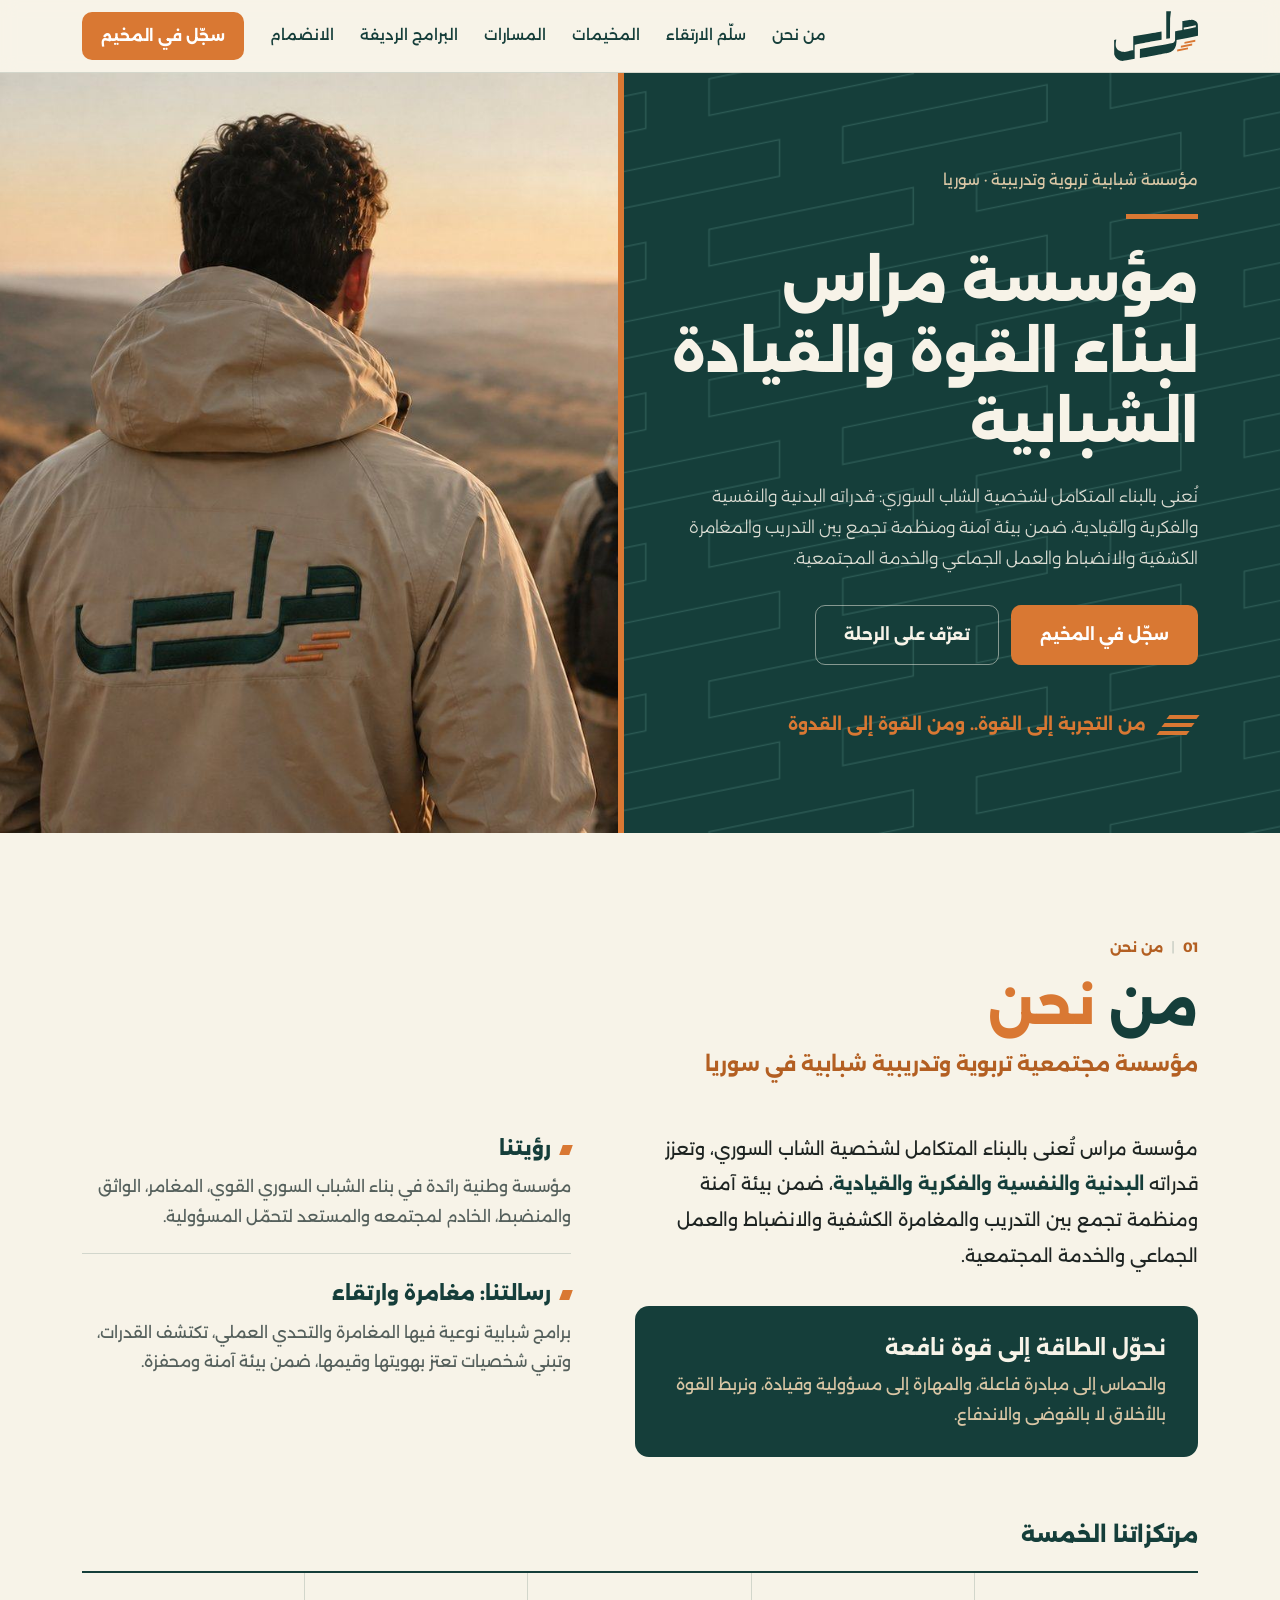
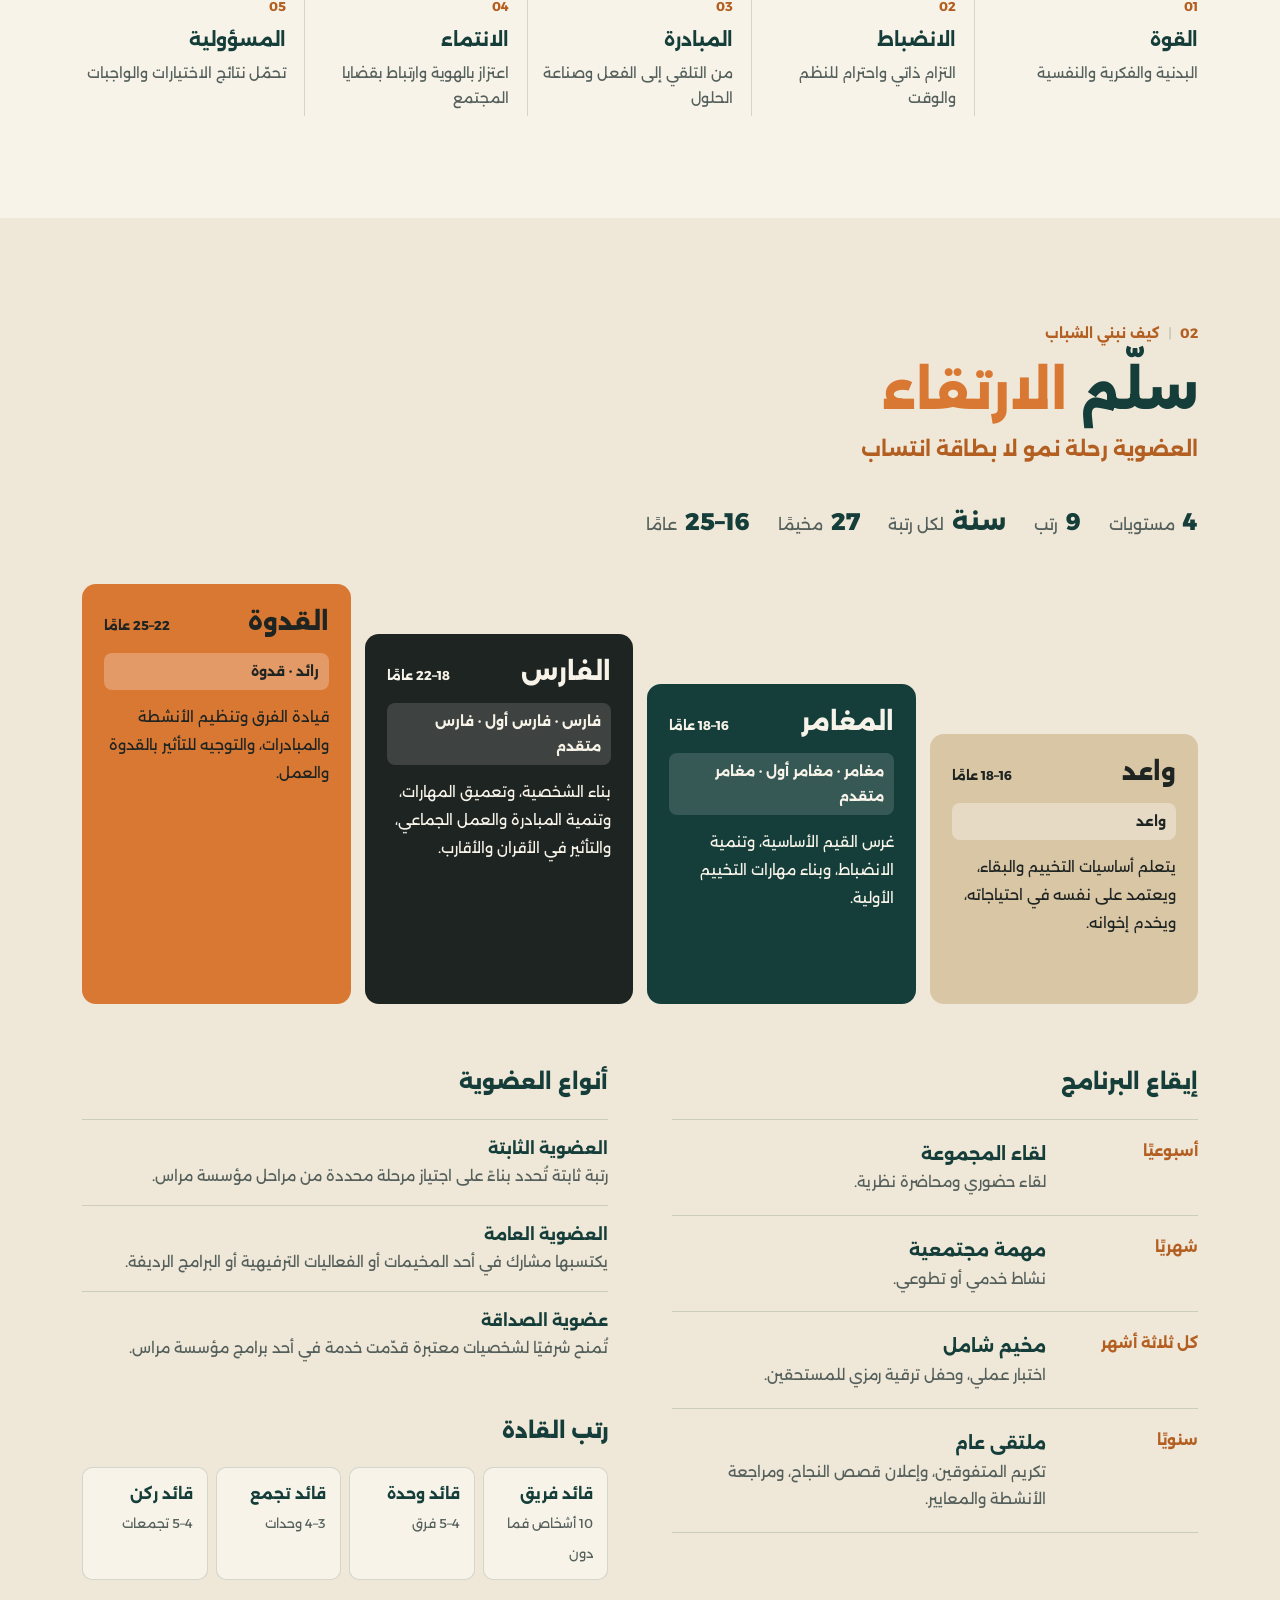
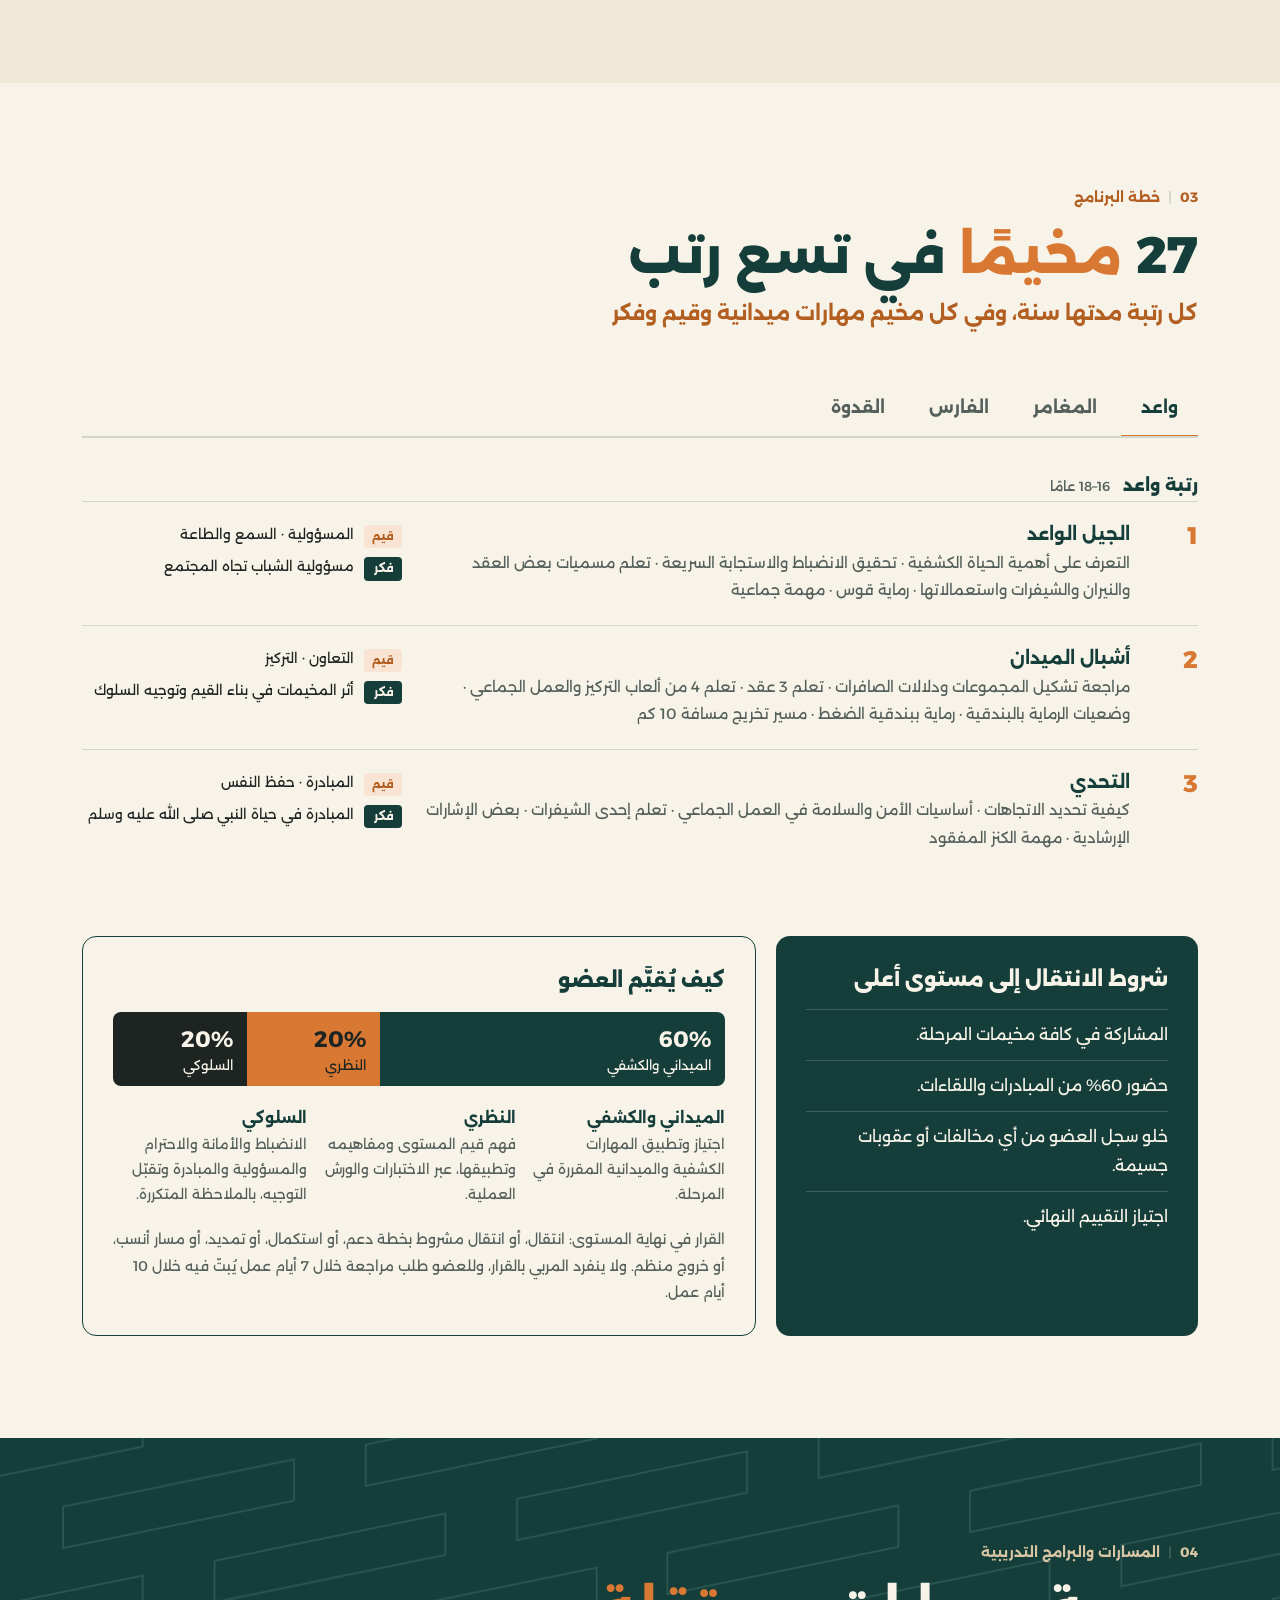
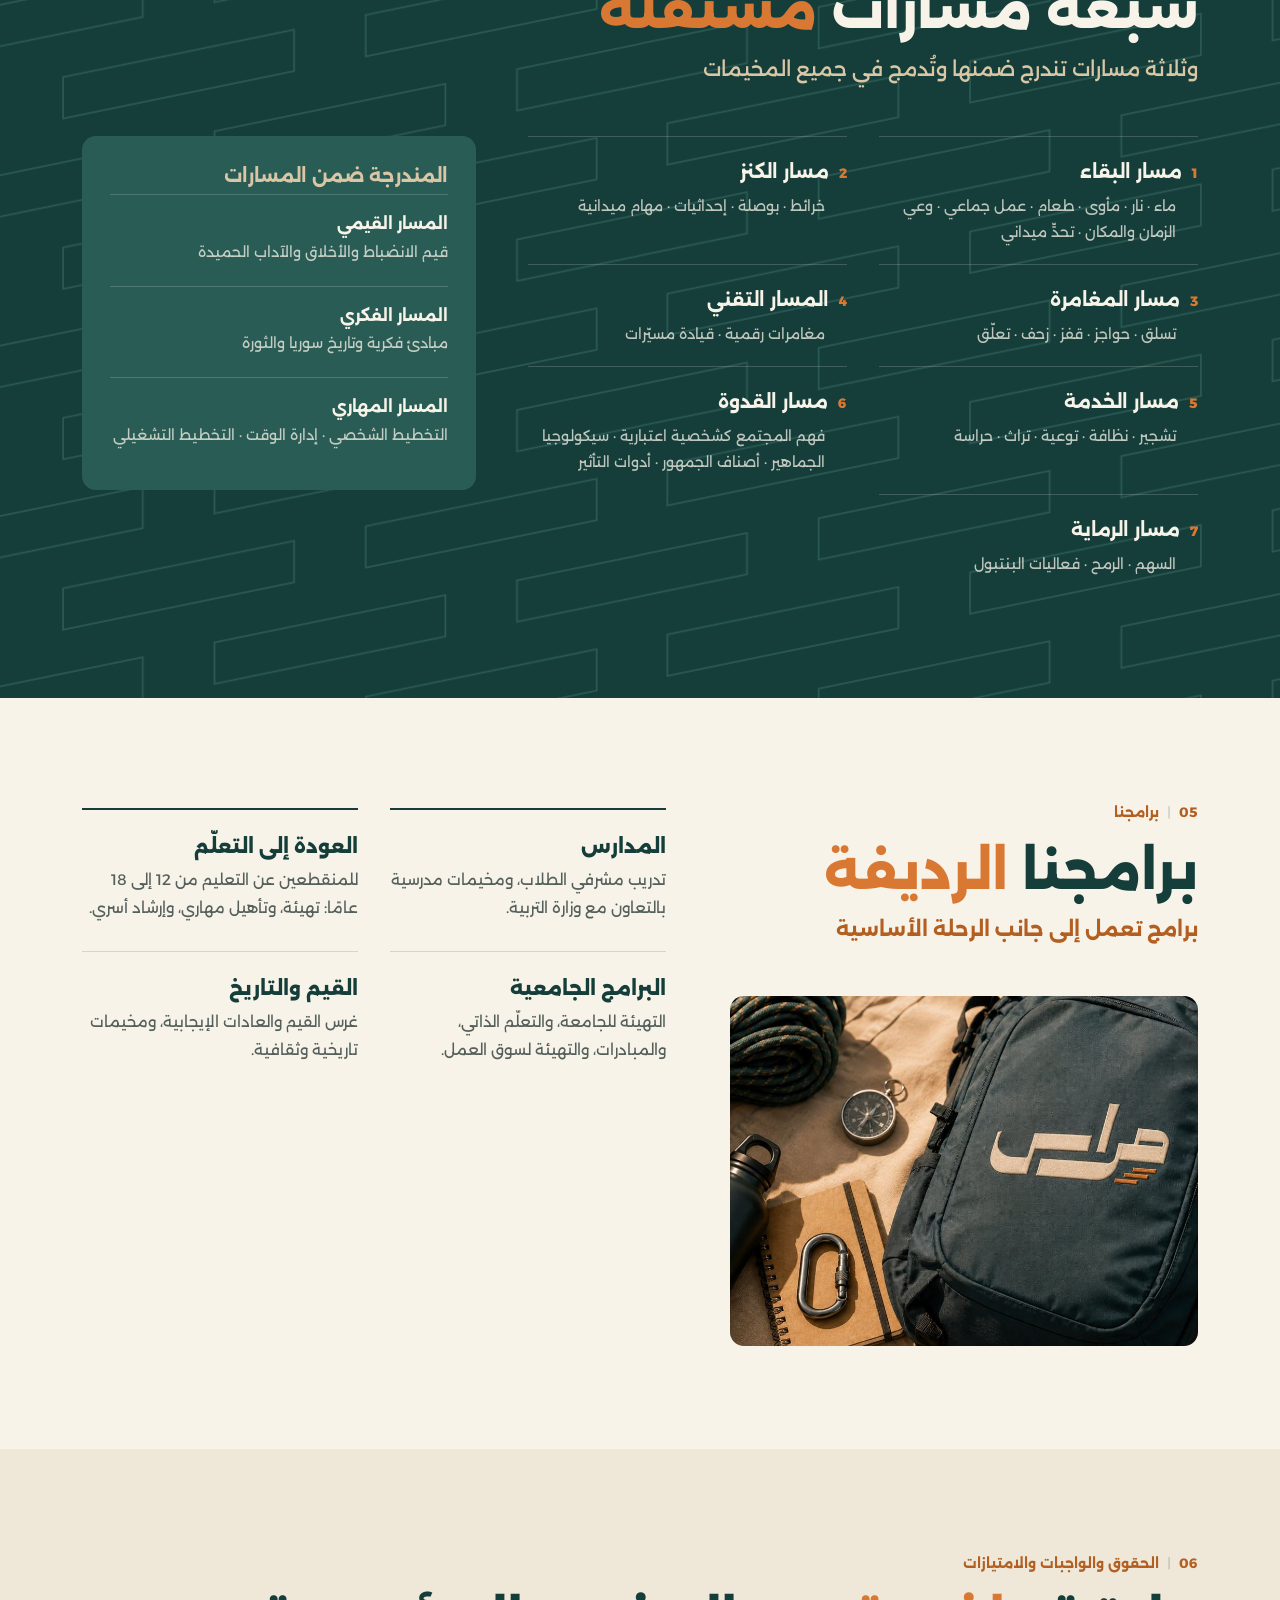
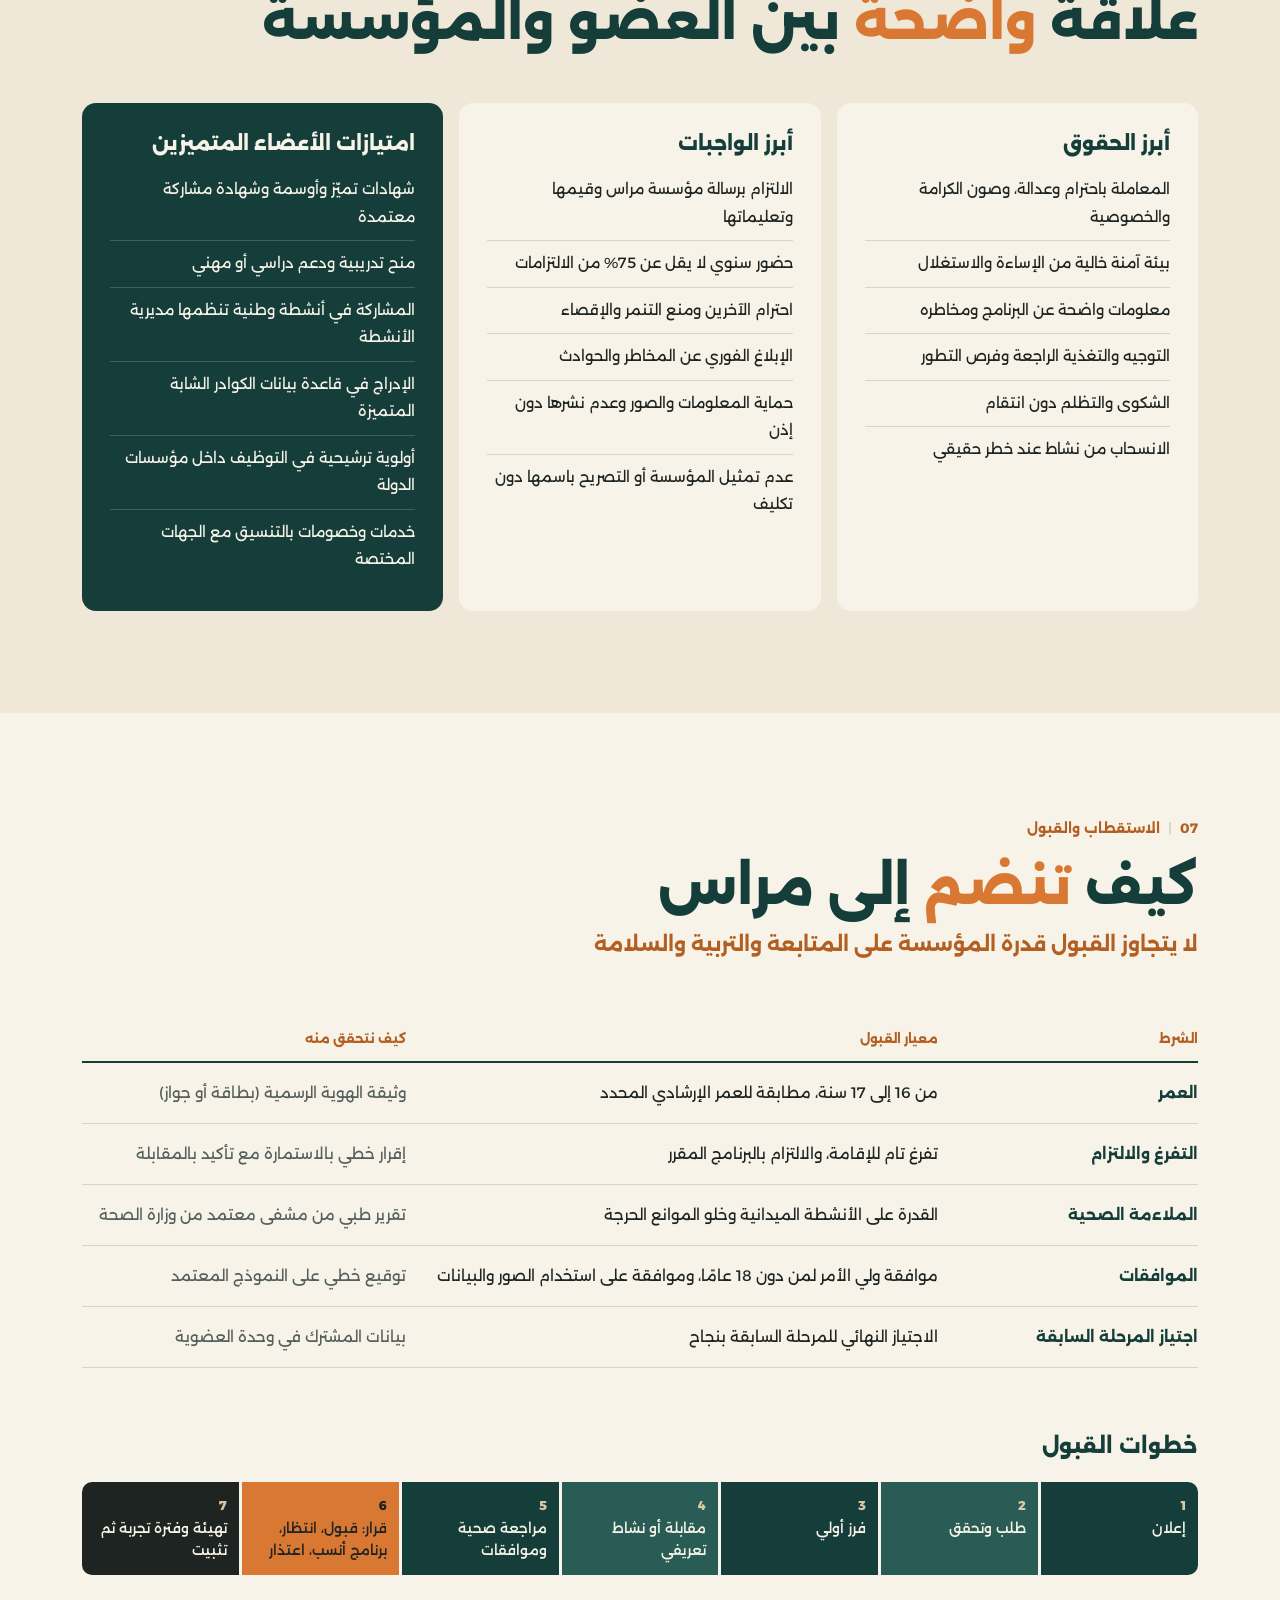
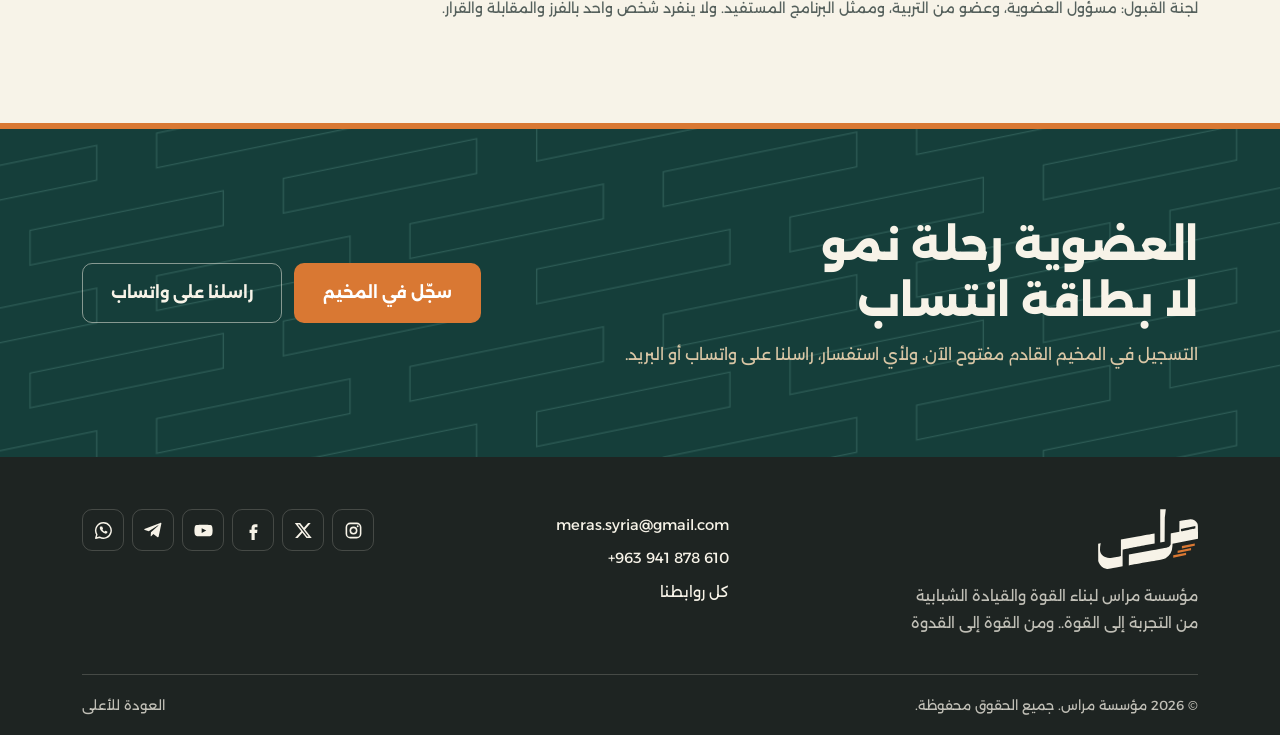
==== commit 0fddbcca: "Add YouTube channel link Co-Authored-By: Claude Opus 5.5 <noreply@anthropic.com>" ====
--- a/index.html
+++ b/index.html
@@ -456,6 +456,7 @@
       <a href="https://www.instagram.com/meras__sy" target="_blank" rel="noopener" aria-label="إنستغرام"><svg viewBox="0 0 24 24" aria-hidden="true"><rect x="3" y="3" width="18" height="18" rx="5" fill="none" stroke="currentColor" stroke-width="2"/><circle cx="12" cy="12" r="4" fill="none" stroke="currentColor" stroke-width="2"/><circle cx="17.3" cy="6.7" r="1.2"/></svg></a>
       <a href="https://x.com/meras_sy" target="_blank" rel="noopener" aria-label="إكس"><svg viewBox="0 0 24 24" aria-hidden="true"><path d="M17.8 2.5h3.3l-7.2 8.2 8.5 10.8h-6.6l-5.2-6.6-5.9 6.6H1.4l7.7-8.7L1 2.5h6.8l4.7 6.1 5.3-6.1zm-1.2 17.1h1.8L6.6 4.3H4.7l11.9 15.3z"/></svg></a>
       <a href="https://www.facebook.com/share/1cMWnAMnkt/" target="_blank" rel="noopener" aria-label="فيسبوك"><svg viewBox="0 0 24 24" aria-hidden="true"><path d="M14 8h3V4h-3c-2.8 0-4.5 1.8-4.5 4.6V11H7v4h2.5v9h4v-9h3l.5-4h-3.5V8.8c0-.5.3-.8.5-.8z"/></svg></a>
+      <a href="https://www.youtube.com/@meras_sy" target="_blank" rel="noopener" aria-label="يوتيوب"><svg viewBox="0 0 24 24" aria-hidden="true"><path d="M23 7.2a3 3 0 0 0-2.1-2.1C19 4.6 12 4.6 12 4.6s-7 0-8.9.5A3 3 0 0 0 1 7.2 31 31 0 0 0 .5 12 31 31 0 0 0 1 16.8a3 3 0 0 0 2.1 2.1c1.9.5 8.9.5 8.9.5s7 0 8.9-.5a3 3 0 0 0 2.1-2.1 31 31 0 0 0 .5-4.8 31 31 0 0 0-.5-4.8zM9.7 15V9l5.8 3-5.8 3z"/></svg></a>
       <a href="https://t.me/meras_sy" target="_blank" rel="noopener" aria-label="تلغرام"><svg viewBox="0 0 24 24" aria-hidden="true"><path d="M21.9 3.6 18.6 19.3c-.2 1.1-.9 1.4-1.8.9l-5-3.7-2.4 2.3c-.3.3-.5.5-1 .5l.4-5.1 9.2-8.3c.4-.4-.1-.6-.6-.2L6 12.9l-4.9-1.5c-1.1-.3-1.1-1.1.2-1.6L20.5 2.4c.9-.3 1.7.2 1.4 1.2z"/></svg></a>
       <a href="https://whatsapp.com/channel/0029VbEC3yCKmCPXXGl2kh1Z" target="_blank" rel="noopener" aria-label="قناة واتساب"><svg viewBox="0 0 24 24" aria-hidden="true"><path d="M12 2.2a9.8 9.8 0 0 0-8.4 14.9L2.2 21.8l4.8-1.3A9.8 9.8 0 1 0 12 2.2z" fill="none" stroke="currentColor" stroke-width="1.8" stroke-linejoin="round"/><path d="M8.7 7.3c.2-.4.4-.4.7-.4h.5c.2 0 .4 0 .6.5l.8 1.9c.1.2.1.4 0 .6l-.5.7c-.1.2-.2.3 0 .6.5.9 1.2 1.6 2.1 2.1.3.2.4.1.6 0l.7-.8c.2-.2.4-.2.6-.1l1.8.9c.3.1.4.2.4.4 0 .5-.1 1.2-.6 1.6-.5.5-1.3.8-2.3.6-1.4-.3-3-1.2-4.3-2.5s-2.2-2.9-2.5-4.3c-.2-1 .1-1.9.9-2.6z"/></svg></a>
     </nav>
